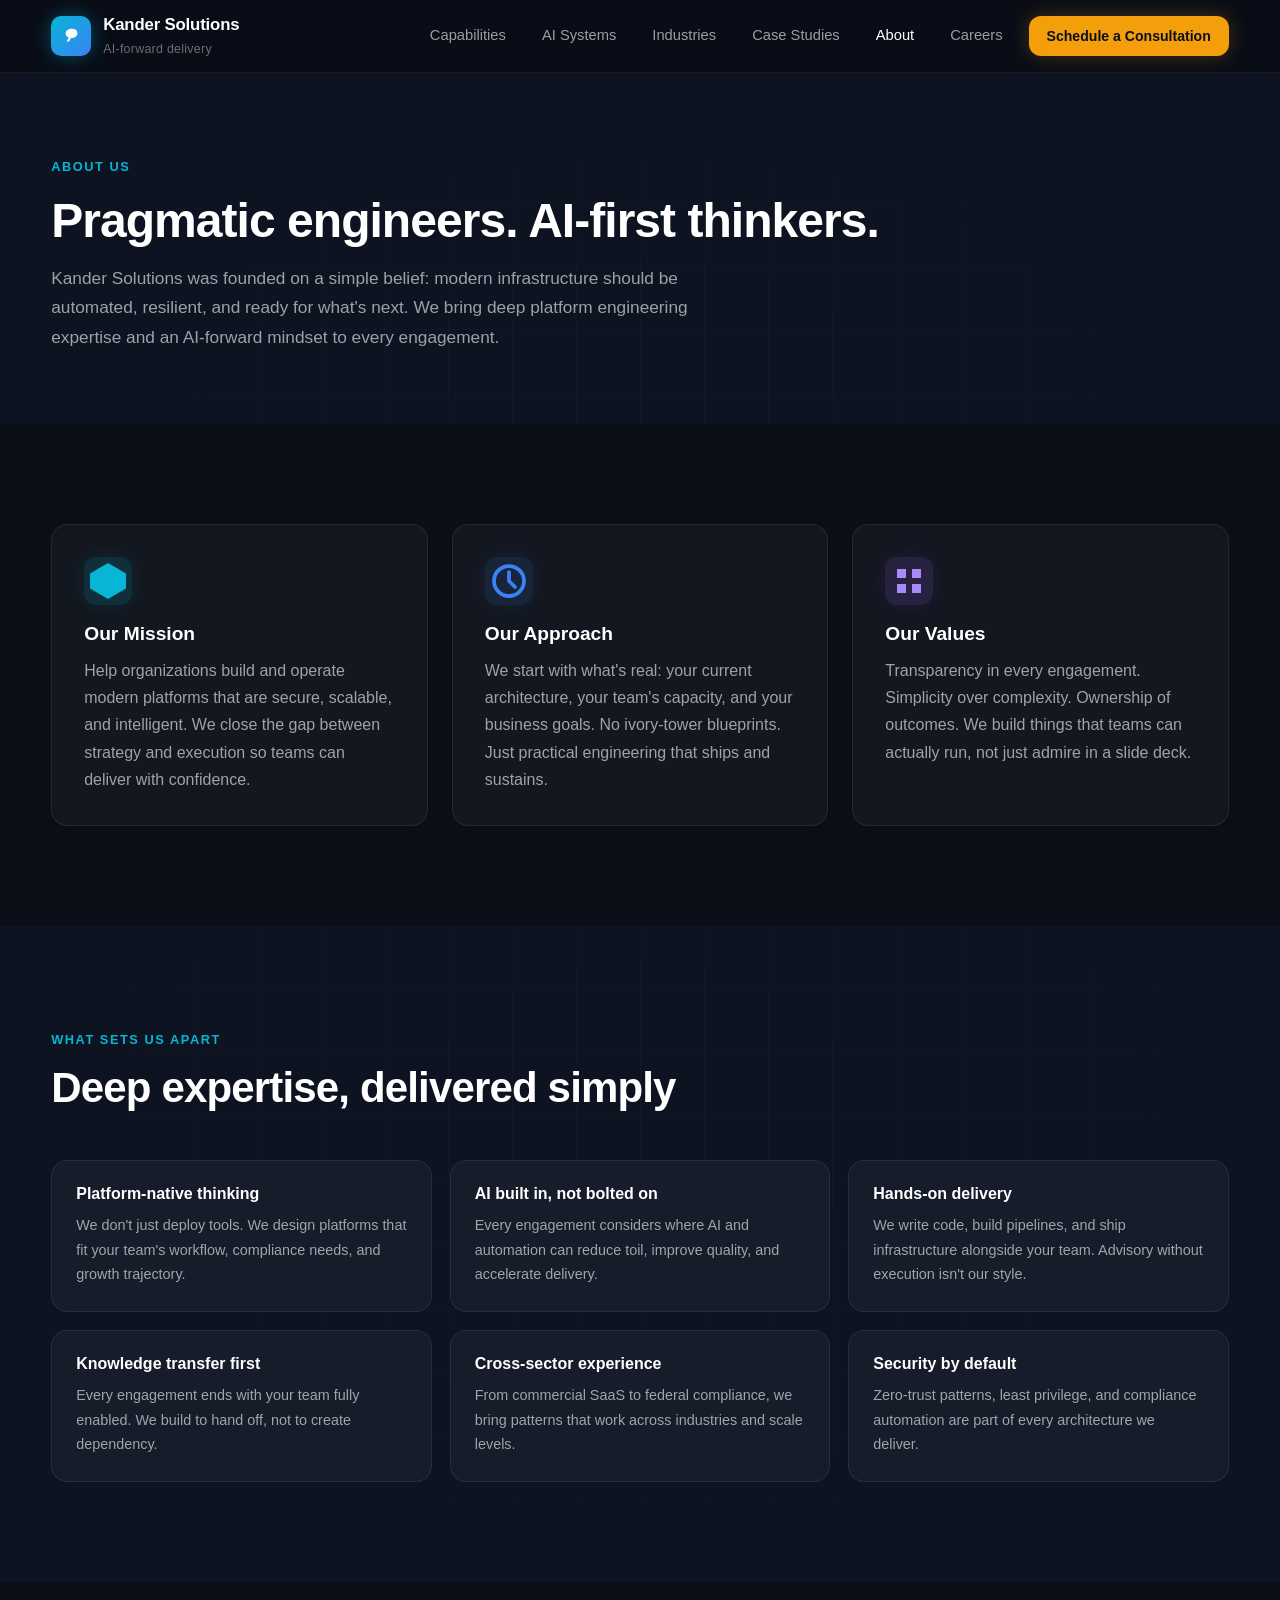
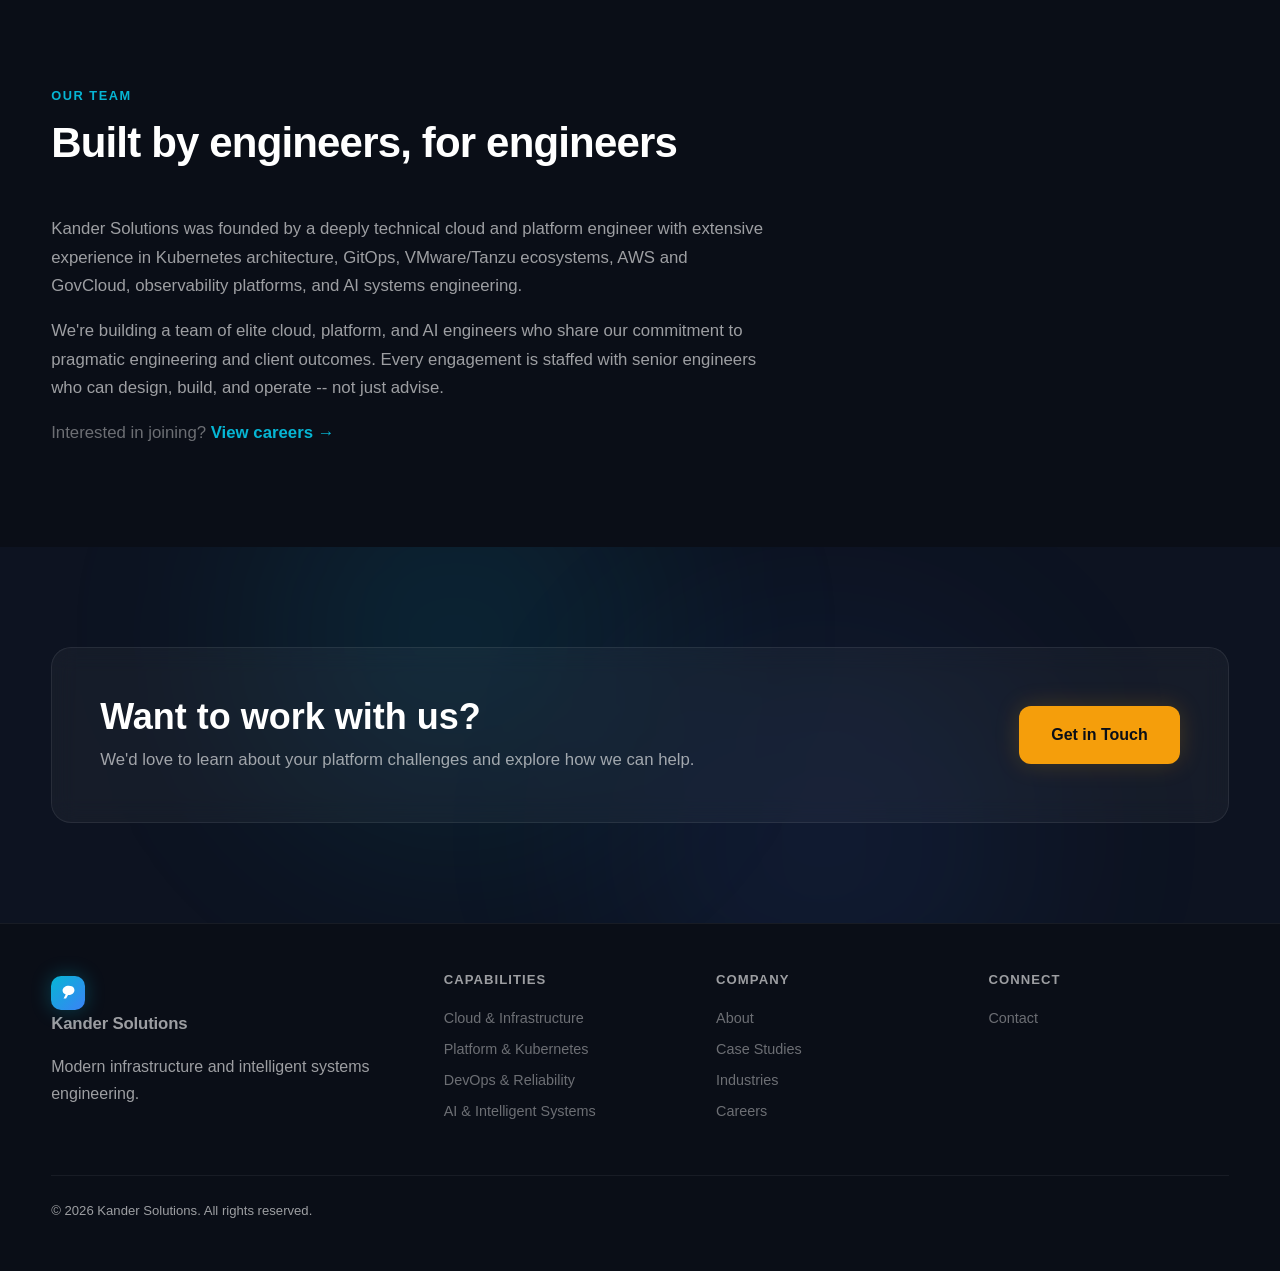
==== about.html @ 8e581451 "Rebuild site as 8-page premium consulting presence Expand from 4-page static site to full 8-page bui" ====
<!DOCTYPE html>
<html lang="en">
<head>
  <meta charset="UTF-8">
  <meta name="viewport" content="width=device-width, initial-scale=1.0">
  <meta http-equiv="X-Content-Type-Options" content="nosniff">
  <meta name="referrer" content="strict-origin-when-cross-origin">
  <meta http-equiv="Content-Security-Policy" content="default-src 'self'; style-src 'self' https://fonts.googleapis.com 'unsafe-inline'; font-src https://fonts.gstatic.com; img-src 'self' data:; script-src 'self' 'unsafe-inline'; connect-src 'self'; frame-ancestors 'none'; base-uri 'self'; form-action 'self';">
  <meta http-equiv="Permissions-Policy" content="camera=(), microphone=(), geolocation=(), payment=()">
  <title>About | Kander Solutions</title>
  <meta name="description" content="Learn about Kander Solutions: our mission, approach, values, and what sets us apart in modern infrastructure and AI delivery.">
  <meta property="og:title" content="About | Kander Solutions">
  <meta property="og:description" content="Learn about Kander Solutions: our mission, approach, values, and what sets us apart in modern infrastructure and AI delivery.">
  <meta property="og:type" content="website">
  <meta property="og:url" content="https://kandersolutions.com/about.html">
  <meta property="og:site_name" content="Kander Solutions">
  <meta name="twitter:card" content="summary">
  <link rel="icon" href="data:image/svg+xml,<svg xmlns='http://www.w3.org/2000/svg' viewBox='0 0 32 32'><rect rx='8' width='32' height='32' fill='%230ea5e9'/><text x='7' y='24' font-size='22' font-weight='bold' fill='white'>K</text></svg>">
  <link rel="preconnect" href="https://fonts.googleapis.com" crossorigin>
  <link rel="preconnect" href="https://fonts.gstatic.com" crossorigin>
  <link href="https://fonts.googleapis.com/css2?family=Inter:wght@400;500;600;700&family=Space+Grotesk:wght@500;600;700&display=swap" rel="stylesheet">
  <link rel="stylesheet" href="styles.css">
</head>
<body>

  <nav class="site-nav">
    <div class="container">
      <div class="topbar">
        <a href="index.html" class="brand">
          <div class="brand__mark">
            <span class="brand__mark-glow"></span>
            <svg viewBox="0 0 32 32" aria-hidden="true">
              <path d="M24.8 7.2c-1-1.8-4.3-3-7.5-3-5.6 0-10 3.4-10 7.6 0 2.8 2 5.2 5 6.6l-3.4 6.4h4l3.2-5.8c5.7.2 10.2-3.2 10.2-7.6 0-1.6-.5-3-1.5-4.2Z" fill="currentColor"/>
            </svg>
          </div>
          <div class="brand__text">
            <span class="brand__name">Kander Solutions</span>
            <span class="brand__tagline">AI-forward delivery</span>
          </div>
        </a>
        <nav class="nav">
          <a href="capabilities.html">Capabilities</a>
          <a href="ai-systems.html">AI Systems</a>
          <a href="industries.html">Industries</a>
          <a href="case-studies.html">Case Studies</a>
          <a href="#" class="active">About</a>
          <a href="careers.html">Careers</a>
          <a class="nav__btn primary" href="contact.html">Schedule a Consultation</a>
        </nav>
        <button class="menu-button" aria-label="Open navigation">
          <span></span><span></span><span></span>
        </button>
      </div>
    </div>
  </nav>

  <main>
    <section class="page-hero">
      <div class="container">
        <span class="eyebrow">About Us</span>
        <h1>Pragmatic engineers. AI-first thinkers.</h1>
        <p class="lede">Kander Solutions was founded on a simple belief: modern infrastructure should be automated, resilient, and ready for what's next. We bring deep platform engineering expertise and an AI-forward mindset to every engagement.</p>
      </div>
    </section>

    <section class="section section--dark">
      <div class="container">
        <div class="about-grid">
          <div class="about-block animate-in" style="transition-delay:.1s">
            <div class="icon-box icon-box--cyan">
              <svg viewBox="0 0 32 32"><path d="M16 4l12 7v10l-12 7-12-7V11z" fill="currentColor"/></svg>
            </div>
            <h3>Our Mission</h3>
            <p>Help organizations build and operate modern platforms that are secure, scalable, and intelligent. We close the gap between strategy and execution so teams can deliver with confidence.</p>
          </div>
          <div class="about-block animate-in" style="transition-delay:.2s">
            <div class="icon-box icon-box--blue">
              <svg viewBox="0 0 32 32"><circle cx="16" cy="16" r="10" fill="none" stroke="currentColor" stroke-width="2.5"/><path d="M16 10v6l4 4" fill="none" stroke="currentColor" stroke-width="2.5" stroke-linecap="round" stroke-linejoin="round"/></svg>
            </div>
            <h3>Our Approach</h3>
            <p>We start with what's real: your current architecture, your team's capacity, and your business goals. No ivory-tower blueprints. Just practical engineering that ships and sustains.</p>
          </div>
          <div class="about-block animate-in" style="transition-delay:.3s">
            <div class="icon-box icon-box--purple">
              <svg viewBox="0 0 32 32"><path d="M8 8h6v6H8zM18 8h6v6h-6zM8 18h6v6H8zM18 18h6v6h-6z" fill="currentColor"/></svg>
            </div>
            <h3>Our Values</h3>
            <p>Transparency in every engagement. Simplicity over complexity. Ownership of outcomes. We build things that teams can actually run, not just admire in a slide deck.</p>
          </div>
        </div>
      </div>
    </section>

    <section class="section section--darker section--grid-bg">
      <div class="container">
        <div class="section__head">
          <span class="eyebrow">What sets us apart</span>
          <h2>Deep expertise, delivered simply</h2>
        </div>
        <div class="differentiator-grid">
          <div class="differentiator animate-in" style="transition-delay:.1s">
            <h4>Platform-native thinking</h4>
            <p>We don't just deploy tools. We design platforms that fit your team's workflow, compliance needs, and growth trajectory.</p>
          </div>
          <div class="differentiator animate-in" style="transition-delay:.2s">
            <h4>AI built in, not bolted on</h4>
            <p>Every engagement considers where AI and automation can reduce toil, improve quality, and accelerate delivery.</p>
          </div>
          <div class="differentiator animate-in" style="transition-delay:.3s">
            <h4>Hands-on delivery</h4>
            <p>We write code, build pipelines, and ship infrastructure alongside your team. Advisory without execution isn't our style.</p>
          </div>
          <div class="differentiator animate-in" style="transition-delay:.4s">
            <h4>Knowledge transfer first</h4>
            <p>Every engagement ends with your team fully enabled. We build to hand off, not to create dependency.</p>
          </div>
          <div class="differentiator animate-in" style="transition-delay:.5s">
            <h4>Cross-sector experience</h4>
            <p>From commercial SaaS to federal compliance, we bring patterns that work across industries and scale levels.</p>
          </div>
          <div class="differentiator animate-in" style="transition-delay:.6s">
            <h4>Security by default</h4>
            <p>Zero-trust patterns, least privilege, and compliance automation are part of every architecture we deliver.</p>
          </div>
        </div>
      </div>
    </section>

    <section class="section section--dark">
      <div class="container">
        <div class="section__head">
          <span class="eyebrow">Our Team</span>
          <h2>Built by engineers, for engineers</h2>
        </div>
        <div class="about-team-text" style="max-width:720px;">
          <p style="font-size:1.05rem;margin-bottom:16px;">Kander Solutions was founded by a deeply technical cloud and platform engineer with extensive experience in Kubernetes architecture, GitOps, VMware/Tanzu ecosystems, AWS and GovCloud, observability platforms, and AI systems engineering.</p>
          <p style="font-size:1.05rem;margin-bottom:16px;">We're building a team of elite cloud, platform, and AI engineers who share our commitment to pragmatic engineering and client outcomes. Every engagement is staffed with senior engineers who can design, build, and operate -- not just advise.</p>
          <p style="font-size:1.05rem;color:var(--text-muted);">Interested in joining? <a href="careers.html" style="color:var(--cyan);font-weight:600;">View careers &rarr;</a></p>
        </div>
      </div>
    </section>

    <section class="cta-banner">
      <div class="cta-banner__orb cta-banner__orb--1"></div>
      <div class="cta-banner__orb cta-banner__orb--2"></div>
      <div class="container">
        <div class="cta-box">
          <div>
            <h2>Want to work with us?</h2>
            <p>We'd love to learn about your platform challenges and explore how we can help.</p>
          </div>
          <a class="btn primary large" href="contact.html">Get in Touch</a>
        </div>
      </div>
    </section>
  </main>

  <footer class="footer">
    <div class="container">
      <div class="footer__column">
        <a href="index.html" class="brand small">
          <div class="brand__mark small"><span class="brand__mark-glow"></span><svg viewBox="0 0 32 32" aria-hidden="true"><path d="M24.8 7.2c-1-1.8-4.3-3-7.5-3-5.6 0-10 3.4-10 7.6 0 2.8 2 5.2 5 6.6l-3.4 6.4h4l3.2-5.8c5.7.2 10.2-3.2 10.2-7.6 0-1.6-.5-3-1.5-4.2Z" fill="currentColor"/></svg></div>
          <div><p class="brand__name">Kander Solutions</p></div>
        </a>
        <p class="muted-text" style="margin-top:10px;">Modern infrastructure and intelligent systems engineering.</p>
      </div>
      <div class="footer__column">
        <h5>Capabilities</h5>
        <a href="capabilities.html#cloud-infra">Cloud & Infrastructure</a>
        <a href="capabilities.html#platform-k8s">Platform & Kubernetes</a>
        <a href="capabilities.html#devops-reliability">DevOps & Reliability</a>
        <a href="capabilities.html#ai-systems">AI & Intelligent Systems</a>
      </div>
      <div class="footer__column">
        <h5>Company</h5>
        <a href="about.html">About</a>
        <a href="case-studies.html">Case Studies</a>
        <a href="industries.html">Industries</a>
        <a href="careers.html">Careers</a>
      </div>
      <div class="footer__column">
        <h5>Connect</h5>
        <a href="contact.html">Contact</a>
      </div>
      <div class="footer__bottom">
        <p>&copy; 2026 Kander Solutions. All rights reserved.</p>
      </div>
    </div>
  </footer>

  <script>
    var menuButton = document.querySelector('.menu-button');
    var nav = document.querySelector('.nav');
    menuButton.addEventListener('click', function() {
      nav.classList.toggle('open');
      menuButton.classList.toggle('open');
    });

    var observer = new IntersectionObserver(function(entries) {
      entries.forEach(function(entry) {
        if (entry.isIntersecting) {
          entry.target.classList.add('is-visible');
          observer.unobserve(entry.target);
        }
      });
    }, { threshold: 0.1 });
    document.querySelectorAll('.animate-in').forEach(function(el) {
      observer.observe(el);
    });
  </script>
</body>
</html>
---- styles.css ----
/* ═══════════════════════════════════════════════════════
   Kander Solutions — Dark Tech Aesthetic
   ═══════════════════════════════════════════════════════ */

:root {
  --bg-primary: #0a0e17;
  --bg-secondary: #0d1321;
  --bg-tertiary: #111827;
  --bg-card: rgba(255, 255, 255, 0.03);
  --border-subtle: rgba(255, 255, 255, 0.06);
  --border-card: rgba(255, 255, 255, 0.08);
  --border-hover: rgba(255, 255, 255, 0.14);
  --cyan: #06b6d4;
  --cyan-dim: rgba(6, 182, 212, 0.15);
  --blue: #3b82f6;
  --blue-dim: rgba(59, 130, 246, 0.12);
  --amber: #f59e0b;
  --amber-dim: rgba(245, 158, 11, 0.15);
  --white: #ffffff;
  --text-primary: rgba(255, 255, 255, 0.92);
  --text-secondary: rgba(255, 255, 255, 0.6);
  --text-muted: rgba(255, 255, 255, 0.4);
  --shadow-lg: 0 24px 48px rgba(0, 0, 0, 0.4);
  --shadow-card: 0 8px 32px rgba(0, 0, 0, 0.3);
  --glass-bg: rgba(255, 255, 255, 0.04);
  --glass-border: rgba(255, 255, 255, 0.08);
  --radius-sm: 8px;
  --radius-md: 12px;
  --radius-lg: 16px;
  --radius-xl: 20px;
}

*,
*::before,
*::after {
  box-sizing: border-box;
}

html {
  scroll-behavior: smooth;
}

body {
  margin: 0;
  font-family: 'Inter', -apple-system, BlinkMacSystemFont, 'Segoe UI', sans-serif;
  background: var(--bg-primary);
  color: var(--text-primary);
  -webkit-font-smoothing: antialiased;
  -moz-osx-font-smoothing: grayscale;
  line-height: 1.6;
}

h1, h2, h3, h4, h5, h6 {
  margin: 0;
  font-family: 'Space Grotesk', 'Inter', sans-serif;
  color: var(--white);
  line-height: 1.15;
}

p {
  margin: 0;
  color: var(--text-secondary);
  line-height: 1.7;
}

ul {
  margin: 0;
  padding-left: 1.2rem;
  color: var(--text-secondary);
  line-height: 1.8;
}

a {
  color: inherit;
  text-decoration: none;
}

img {
  max-width: 100%;
}

.container {
  width: min(1200px, 92vw);
  margin: 0 auto;
}

.hidden {
  display: none !important;
}

.sr-only {
  position: absolute;
  width: 1px;
  height: 1px;
  padding: 0;
  margin: -1px;
  overflow: hidden;
  clip: rect(0,0,0,0);
  white-space: nowrap;
  border: 0;
}

/* ─── Animations ─── */

@keyframes fadeInUp {
  from {
    opacity: 0;
    transform: translateY(24px);
  }
  to {
    opacity: 1;
    transform: translateY(0);
  }
}

@keyframes fadeIn {
  from { opacity: 0; }
  to { opacity: 1; }
}

@keyframes gradientShift {
  0%, 100% { background-position: 0% 50%; }
  50% { background-position: 100% 50%; }
}

@keyframes float {
  0%, 100% { transform: translateY(0); }
  50% { transform: translateY(-12px); }
}

@keyframes pulse {
  0%, 100% { opacity: 0.4; }
  50% { opacity: 0.8; }
}

@keyframes orbMove1 {
  0%, 100% { transform: translate(0, 0) scale(1); }
  33% { transform: translate(40px, -30px) scale(1.1); }
  66% { transform: translate(-20px, 20px) scale(0.95); }
}

@keyframes orbMove2 {
  0%, 100% { transform: translate(0, 0) scale(1); }
  33% { transform: translate(-50px, 20px) scale(1.05); }
  66% { transform: translate(30px, -40px) scale(0.9); }
}

/* ─── Scroll Animations ─── */

.animate-in {
  opacity: 0;
  transform: translateY(24px);
  transition: opacity 0.6s ease-out, transform 0.6s ease-out;
}

.animate-in.is-visible {
  opacity: 1;
  transform: translateY(0);
}

.animate-in-delay-1 { transition-delay: 0.1s; }
.animate-in-delay-2 { transition-delay: 0.2s; }
.animate-in-delay-3 { transition-delay: 0.3s; }
.animate-in-delay-4 { transition-delay: 0.4s; }
.animate-in-delay-5 { transition-delay: 0.5s; }

/* ─── Sticky Nav ─── */

.site-nav {
  position: sticky;
  top: 0;
  z-index: 1000;
  background: rgba(10, 14, 23, 0.85);
  backdrop-filter: blur(20px);
  -webkit-backdrop-filter: blur(20px);
  border-bottom: 1px solid var(--border-subtle);
  padding: 0;
}

.topbar {
  display: flex;
  align-items: center;
  justify-content: space-between;
  gap: 24px;
  height: 72px;
}

.brand {
  display: inline-flex;
  align-items: center;
  gap: 12px;
  color: var(--white);
  flex-shrink: 0;
}

.brand__mark {
  position: relative;
  width: 40px;
  height: 40px;
  border-radius: 10px;
  background: linear-gradient(135deg, var(--cyan), var(--blue));
  display: grid;
  place-items: center;
  color: var(--white);
  box-shadow: 0 0 20px rgba(6, 182, 212, 0.3);
}

.brand__mark.small {
  width: 34px;
  height: 34px;
}

.brand__mark svg {
  width: 20px;
  height: 20px;
}

.brand__mark-glow {
  position: absolute;
  inset: -10px;
  background: radial-gradient(circle, rgba(6, 182, 212, 0.4), transparent 60%);
  filter: blur(10px);
  opacity: 0.6;
  z-index: -1;
}

.brand__text {
  display: flex;
  flex-direction: column;
  gap: 1px;
}

.brand__name {
  font-weight: 700;
  font-size: 1.05rem;
  letter-spacing: -0.01em;
}

.brand__tagline {
  font-size: 0.78rem;
  color: var(--text-muted);
  letter-spacing: 0.02em;
}

.nav {
  display: flex;
  align-items: center;
  gap: 8px;
}

.nav a {
  color: var(--text-secondary);
  font-weight: 500;
  font-size: 0.92rem;
  padding: 8px 14px;
  border-radius: var(--radius-sm);
  transition: color 150ms ease, background 150ms ease;
}

.nav a:hover {
  color: var(--white);
  background: rgba(255, 255, 255, 0.05);
}

.nav a.active {
  color: var(--white);
}

.nav__btn {
  margin-left: 4px;
  padding: 9px 18px !important;
  border-radius: var(--radius-md) !important;
  font-weight: 600 !important;
  font-size: 0.88rem !important;
  transition: all 200ms ease !important;
}

.nav__btn.ghost {
  border: 1px solid var(--border-card) !important;
  background: transparent !important;
  color: var(--text-secondary) !important;
}

.nav__btn.ghost:hover {
  border-color: var(--border-hover) !important;
  background: rgba(255, 255, 255, 0.05) !important;
  color: var(--white) !important;
}

.nav__btn.primary {
  background: var(--amber) !important;
  color: #0a0e17 !important;
  border: none !important;
  box-shadow: 0 0 20px rgba(245, 158, 11, 0.25);
}

.nav__btn.primary:hover {
  transform: translateY(-1px);
  box-shadow: 0 0 30px rgba(245, 158, 11, 0.35);
}

.menu-button {
  display: none;
  flex-direction: column;
  gap: 5px;
  background: transparent;
  border: 1px solid var(--border-card);
  padding: 10px;
  border-radius: var(--radius-sm);
  cursor: pointer;
}

.menu-button span {
  width: 20px;
  height: 2px;
  background: var(--white);
  transition: transform 200ms ease, opacity 200ms ease;
  display: block;
}

.menu-button.open span:nth-child(1) {
  transform: translateY(7px) rotate(45deg);
}
.menu-button.open span:nth-child(2) {
  opacity: 0;
}
.menu-button.open span:nth-child(3) {
  transform: translateY(-7px) rotate(-45deg);
}

/* ─── Hero (Home) ─── */

.hero {
  position: relative;
  overflow: hidden;
  background: var(--bg-primary);
  color: var(--white);
  padding: 80px 0 100px;
  min-height: 85vh;
  display: flex;
  align-items: center;
}

.hero__orbs {
  position: absolute;
  inset: 0;
  pointer-events: none;
  overflow: hidden;
}

.hero__orb {
  position: absolute;
  border-radius: 50%;
  filter: blur(80px);
}

.hero__orb--cyan {
  width: 500px;
  height: 500px;
  background: rgba(6, 182, 212, 0.12);
  top: -10%;
  left: 15%;
  animation: orbMove1 20s ease-in-out infinite;
}

.hero__orb--blue {
  width: 600px;
  height: 600px;
  background: rgba(59, 130, 246, 0.1);
  bottom: -20%;
  right: -5%;
  animation: orbMove2 25s ease-in-out infinite;
}

.hero__orb--amber {
  width: 300px;
  height: 300px;
  background: rgba(245, 158, 11, 0.06);
  top: 40%;
  right: 25%;
  animation: orbMove1 18s ease-in-out infinite reverse;
}

.hero__grid-bg {
  position: absolute;
  inset: 0;
  background-image:
    linear-gradient(rgba(255, 255, 255, 0.03) 1px, transparent 1px),
    linear-gradient(90deg, rgba(255, 255, 255, 0.03) 1px, transparent 1px);
  background-size: 64px 64px;
  mask-image: radial-gradient(ellipse at 50% 50%, black 30%, transparent 70%);
  -webkit-mask-image: radial-gradient(ellipse at 50% 50%, black 30%, transparent 70%);
  pointer-events: none;
}

.hero__content {
  position: relative;
  display: grid;
  grid-template-columns: 1.1fr 0.9fr;
  gap: 60px;
  align-items: center;
  z-index: 1;
}

.hero__text {
  animation: fadeInUp 0.8s ease-out;
}

.eyebrow {
  text-transform: uppercase;
  letter-spacing: 0.12em;
  font-size: 0.8rem;
  color: var(--cyan);
  font-weight: 600;
  display: inline-block;
}

.eyebrow.on-dark {
  color: var(--cyan);
}

.hero__text h1 {
  font-size: clamp(36px, 4.5vw, 56px);
  line-height: 1.08;
  margin: 16px 0 20px;
  letter-spacing: -0.02em;
}

.hero__text h1 span {
  background: linear-gradient(135deg, var(--cyan), var(--blue));
  -webkit-background-clip: text;
  background-clip: text;
  -webkit-text-fill-color: transparent;
}

.hero__text .lede {
  color: var(--text-secondary);
  font-size: 1.1rem;
  max-width: 540px;
  margin-bottom: 32px;
  line-height: 1.7;
}

.hero__actions {
  display: flex;
  flex-wrap: wrap;
  gap: 14px;
  margin-bottom: 36px;
}

/* ─── Buttons ─── */

.btn {
  display: inline-flex;
  align-items: center;
  justify-content: center;
  padding: 12px 24px;
  border-radius: var(--radius-md);
  font-weight: 600;
  font-family: inherit;
  font-size: 0.95rem;
  border: 1px solid var(--border-card);
  color: var(--white);
  cursor: pointer;
  transition: all 200ms ease;
  text-decoration: none;
  background: transparent;
}

.btn.primary {
  background: var(--amber);
  color: #0a0e17;
  border: none;
  box-shadow: 0 0 24px rgba(245, 158, 11, 0.2);
  position: relative;
  overflow: hidden;
}

.btn.primary::before {
  content: '';
  position: absolute;
  top: 0;
  left: -100%;
  width: 100%;
  height: 100%;
  background: linear-gradient(90deg, transparent, rgba(255,255,255,0.15), transparent);
  transition: left 0.5s ease;
}

.btn.primary:hover::before {
  left: 100%;
}

.btn.primary:hover {
  transform: translateY(-2px);
  box-shadow: 0 0 36px rgba(245, 158, 11, 0.35);
}

.btn.ghost {
  background: rgba(255, 255, 255, 0.05);
  border: 1px solid var(--border-card);
}

.btn.ghost:hover {
  background: rgba(255, 255, 255, 0.1);
  border-color: var(--border-hover);
  transform: translateY(-2px);
}

.btn.large {
  padding: 16px 32px;
  font-size: 1rem;
}

.btn.full-width {
  width: 100%;
}

/* ─── Hero Trust + Visual ─── */

.hero__trust {
  display: flex;
  flex-wrap: wrap;
  gap: 12px;
}

.trust-pill {
  background: var(--glass-bg);
  border: 1px solid var(--glass-border);
  color: var(--text-secondary);
  padding: 10px 16px;
  border-radius: 999px;
  font-weight: 500;
  font-size: 0.88rem;
  backdrop-filter: blur(8px);
}

.hero__visual {
  position: relative;
  min-height: 400px;
  animation: fadeIn 1s ease-out 0.3s both;
}

.hero__visual-glow {
  position: absolute;
  inset: 0;
  background: linear-gradient(135deg, rgba(6, 182, 212, 0.08), rgba(59, 130, 246, 0.06));
  border-radius: var(--radius-xl);
  border: 1px solid var(--border-card);
  overflow: hidden;
}

.hero__visual-grid {
  position: absolute;
  inset: 0;
  background-image:
    linear-gradient(90deg, rgba(255, 255, 255, 0.04) 1px, transparent 1px),
    linear-gradient(0deg, rgba(255, 255, 255, 0.04) 1px, transparent 1px);
  background-size: 32px 32px;
  opacity: 0.7;
}

.stat-card {
  position: absolute;
  background: rgba(10, 14, 23, 0.85);
  backdrop-filter: blur(16px);
  border: 1px solid var(--border-card);
  padding: 20px 24px;
  border-radius: var(--radius-lg);
  color: var(--white);
  box-shadow: var(--shadow-card);
  min-width: 180px;
  animation: float 6s ease-in-out infinite;
}

.stat-card:nth-child(3) {
  right: 10%;
  bottom: 15%;
  animation-delay: 0s;
}

.stat-card:nth-child(4) {
  left: 5%;
  top: 12%;
  animation-delay: -3s;
}

.stat-card p {
  color: var(--text-muted);
  font-size: 0.85rem;
  margin-bottom: 4px;
}

.stat-card h3 {
  background: linear-gradient(135deg, var(--cyan), var(--blue));
  -webkit-background-clip: text;
  background-clip: text;
  -webkit-text-fill-color: transparent;
  font-size: 2rem;
  margin-bottom: 2px;
}

.stat-card small {
  color: var(--text-muted);
  font-size: 0.8rem;
}

/* ─── Sections ─── */

.section {
  padding: 100px 0;
  position: relative;
}

.section--dark {
  background: var(--bg-primary);
}

.section--darker {
  background: var(--bg-secondary);
}

.section--grid-bg {
  overflow: hidden;
}

.section--grid-bg::before {
  content: '';
  position: absolute;
  inset: 0;
  background-image:
    linear-gradient(rgba(255, 255, 255, 0.02) 1px, transparent 1px),
    linear-gradient(90deg, rgba(255, 255, 255, 0.02) 1px, transparent 1px);
  background-size: 64px 64px;
  mask-image: radial-gradient(ellipse at 50% 30%, black 20%, transparent 70%);
  -webkit-mask-image: radial-gradient(ellipse at 50% 30%, black 20%, transparent 70%);
  pointer-events: none;
}

.section__head {
  margin-bottom: 48px;
  max-width: 640px;
}

.section__head.centered {
  text-align: center;
  margin-left: auto;
  margin-right: auto;
}

.section__head h2 {
  font-size: clamp(28px, 3.5vw, 42px);
  margin-top: 12px;
  letter-spacing: -0.02em;
}

.section__head p {
  margin-top: 12px;
  font-size: 1.05rem;
}

/* ─── Glass Cards ─── */

.glass-card {
  background: var(--glass-bg);
  border: 1px solid var(--glass-border);
  border-radius: var(--radius-lg);
  padding: 28px;
  backdrop-filter: blur(8px);
  transition: all 250ms ease;
}

.glass-card:hover {
  border-color: var(--border-hover);
  background: rgba(255, 255, 255, 0.06);
  transform: translateY(-4px);
  box-shadow: var(--shadow-card);
}

/* ─── Service Cards (Home) ─── */

.card-grid {
  display: grid;
  grid-template-columns: repeat(4, 1fr);
  gap: 20px;
}

.card {
  display: block;
  background: var(--glass-bg);
  border: 1px solid var(--glass-border);
  border-radius: var(--radius-lg);
  padding: 28px 24px;
  backdrop-filter: blur(8px);
  transition: all 250ms ease;
}

.card:hover {
  border-color: var(--border-hover);
  background: rgba(255, 255, 255, 0.06);
  transform: translateY(-4px);
  box-shadow: var(--shadow-card);
}

.card--cyan:hover { box-shadow: 0 0 40px rgba(6, 182, 212, 0.12), var(--shadow-card); }
.card--purple:hover { box-shadow: 0 0 40px rgba(139, 92, 246, 0.12), var(--shadow-card); }
.card--blue:hover { box-shadow: 0 0 40px rgba(59, 130, 246, 0.12), var(--shadow-card); }
.card--amber:hover { box-shadow: 0 0 40px rgba(245, 158, 11, 0.12), var(--shadow-card); }

.card h3 {
  font-size: 1.1rem;
  margin: 16px 0 10px;
}

.card p {
  font-size: 0.92rem;
}

.icon {
  display: inline-flex;
  align-items: center;
  justify-content: center;
}

.icon svg {
  width: 24px;
  height: 24px;
}

.icon-box {
  width: 48px;
  height: 48px;
  border-radius: var(--radius-md);
  display: grid;
  place-items: center;
}

.icon-box--cyan {
  background: var(--cyan-dim);
  color: var(--cyan);
  box-shadow: 0 0 20px rgba(6, 182, 212, 0.1);
}

.icon-box--blue {
  background: var(--blue-dim);
  color: var(--blue);
  box-shadow: 0 0 20px rgba(59, 130, 246, 0.1);
}

.icon-box--amber {
  background: var(--amber-dim);
  color: var(--amber);
  box-shadow: 0 0 20px rgba(245, 158, 11, 0.1);
}

.icon-box--purple {
  background: rgba(139, 92, 246, 0.15);
  color: #a78bfa;
  box-shadow: 0 0 20px rgba(139, 92, 246, 0.1);
}

.icon-box.large {
  width: 56px;
  height: 56px;
}

.icon-box.large svg {
  width: 28px;
  height: 28px;
}

/* ─── Capabilities ─── */

.capability-grid {
  display: grid;
  grid-template-columns: repeat(3, 1fr);
  gap: 20px;
}

.capability {
  background: var(--glass-bg);
  border: 1px solid var(--glass-border);
  border-radius: var(--radius-lg);
  padding: 28px;
  backdrop-filter: blur(8px);
  transition: all 250ms ease;
}

.capability:hover {
  border-color: var(--border-hover);
  transform: translateY(-2px);
}

.capability__header {
  display: flex;
  align-items: center;
  gap: 14px;
  margin-bottom: 16px;
}

.capability ul {
  list-style: none;
  padding: 0;
}

.capability li {
  padding: 6px 0;
  padding-left: 20px;
  position: relative;
  color: var(--text-secondary);
  font-size: 0.92rem;
}

.capability li::before {
  content: '';
  position: absolute;
  left: 0;
  top: 14px;
  width: 6px;
  height: 6px;
  border-radius: 50%;
  background: var(--cyan);
  opacity: 0.6;
}

/* ─── Who We Serve (Tabs) ─── */

.pill-row {
  display: flex;
  flex-wrap: wrap;
  gap: 10px;
  margin-bottom: 28px;
}

.pill-btn {
  background: transparent;
  border: 1px solid var(--border-card);
  color: var(--text-secondary);
  padding: 10px 20px;
  border-radius: 999px;
  font-weight: 600;
  font-family: inherit;
  font-size: 0.9rem;
  cursor: pointer;
  transition: all 180ms ease;
}

.pill-btn:hover {
  border-color: var(--border-hover);
  color: var(--white);
  background: rgba(255, 255, 255, 0.05);
}

.pill-btn.active {
  background: var(--cyan-dim);
  border-color: var(--cyan);
  color: var(--cyan);
}

.audience-cards {
  display: grid;
  grid-template-columns: repeat(3, 1fr);
  gap: 16px;
}

.audience-card {
  background: var(--glass-bg);
  border: 1px solid var(--glass-border);
  padding: 24px;
  border-radius: var(--radius-lg);
  backdrop-filter: blur(8px);
  transition: all 250ms ease;
}

.audience-card:hover {
  border-color: var(--border-hover);
  transform: translateY(-2px);
}

.audience-card h4 {
  margin-bottom: 8px;
  font-size: 1rem;
}

.audience-card p {
  font-size: 0.9rem;
}

/* ─── Process (How We Work) ─── */

.process {
  display: grid;
  grid-template-columns: repeat(4, 1fr);
  gap: 20px;
}

.process__item {
  background: var(--glass-bg);
  border: 1px solid var(--glass-border);
  border-radius: var(--radius-lg);
  padding: 28px 24px;
  backdrop-filter: blur(8px);
  transition: all 250ms ease;
  position: relative;
}

.process__item:hover {
  border-color: var(--border-hover);
  transform: translateY(-2px);
}

.process__item:not(:last-child)::after {
  content: '';
  position: absolute;
  top: 50%;
  right: -10px;
  width: 20px;
  height: 2px;
  background: linear-gradient(90deg, rgba(6,182,212,0.3), rgba(59,130,246,0.3));
  transform: translateY(-50%);
}

.step {
  display: inline-flex;
  align-items: center;
  justify-content: center;
  width: 40px;
  height: 40px;
  border-radius: var(--radius-md);
  background: var(--cyan-dim);
  color: var(--cyan);
  font-weight: 700;
  font-size: 0.9rem;
  border: 1px solid rgba(6, 182, 212, 0.2);
}

.process__item h3 {
  margin: 14px 0 8px;
  font-size: 1.15rem;
}

.process__item p {
  font-size: 0.9rem;
}

/* ─── CTA Banner ─── */

.cta-banner {
  padding: 100px 0;
  position: relative;
  background: var(--bg-secondary);
  overflow: hidden;
}

.cta-banner__orb {
  position: absolute;
  width: 400px;
  height: 400px;
  border-radius: 50%;
  filter: blur(100px);
  pointer-events: none;
}

.cta-banner__orb--1 {
  background: rgba(6, 182, 212, 0.1);
  top: -30%;
  left: 20%;
}

.cta-banner__orb--2 {
  background: rgba(59, 130, 246, 0.08);
  bottom: -30%;
  right: 20%;
}

.cta-box {
  position: relative;
  z-index: 1;
  background: var(--glass-bg);
  border: 1px solid var(--glass-border);
  border-radius: var(--radius-xl);
  padding: 48px;
  display: flex;
  align-items: center;
  justify-content: space-between;
  gap: 32px;
  backdrop-filter: blur(12px);
}

.cta-box h2 {
  font-size: clamp(24px, 3vw, 36px);
  margin-bottom: 8px;
}

.cta-box p {
  font-size: 1.05rem;
}

/* ─── Logo Strip ─── */

.logo-strip {
  padding: 40px 0;
  background: var(--bg-secondary);
  border-top: 1px solid var(--border-subtle);
  border-bottom: 1px solid var(--border-subtle);
}

.logo-strip .eyebrow {
  margin-bottom: 24px;
  text-align: center;
}

.logo-strip__logos {
  display: flex;
  align-items: center;
  justify-content: center;
  gap: 40px;
  flex-wrap: wrap;
}

.logo-strip__logos svg {
  width: 40px;
  height: 40px;
  color: var(--text-muted);
  opacity: 0.35;
  transition: opacity 0.2s ease, transform 0.2s ease;
}

.logo-strip__logos svg:hover {
  opacity: 0.7;
  transform: scale(1.1);
}

/* ─── Metrics / Results ─── */

.metrics-grid {
  display: grid;
  grid-template-columns: repeat(4, 1fr);
  gap: 20px;
}

.metric-card {
  background: var(--glass-bg);
  border: 1px solid var(--glass-border);
  border-radius: var(--radius-lg);
  padding: 32px 24px;
  text-align: center;
  backdrop-filter: blur(8px);
  transition: all 250ms ease;
}

.metric-card:hover {
  border-color: var(--border-hover);
  transform: translateY(-2px);
}

.metric-card .metric-number {
  font-family: 'Space Grotesk', sans-serif;
  font-size: 2.5rem;
  font-weight: 700;
  background: linear-gradient(135deg, var(--cyan), var(--blue));
  -webkit-background-clip: text;
  background-clip: text;
  -webkit-text-fill-color: transparent;
  margin-bottom: 8px;
  line-height: 1.1;
}

.metric-card p {
  font-size: 0.9rem;
}

/* ─── Case Study Cards ─── */

.case-study-grid {
  display: grid;
  grid-template-columns: repeat(2, 1fr);
  gap: 24px;
}

.case-study-card {
  background: var(--glass-bg);
  border: 1px solid var(--glass-border);
  border-radius: var(--radius-lg);
  padding: 32px;
  backdrop-filter: blur(8px);
  transition: all 250ms ease;
  display: flex;
  flex-direction: column;
}

.case-study-card:hover {
  border-color: var(--border-hover);
  transform: translateY(-4px);
  box-shadow: var(--shadow-card);
}

.case-study-card .sector-tag {
  display: inline-block;
  background: var(--cyan-dim);
  color: var(--cyan);
  padding: 4px 12px;
  border-radius: 999px;
  font-size: 0.78rem;
  font-weight: 600;
  margin-bottom: 16px;
  width: fit-content;
}

.case-study-card h3 {
  font-size: 1.2rem;
  margin-bottom: 12px;
}

.case-study-card .case-summary {
  font-size: 0.92rem;
  margin-bottom: 20px;
  flex: 1;
}

.case-study-card .case-metrics {
  display: flex;
  gap: 20px;
  flex-wrap: wrap;
  padding-top: 16px;
  border-top: 1px solid var(--border-subtle);
}

.case-metric {
  text-align: left;
}

.case-metric .case-metric-number {
  font-family: 'Space Grotesk', sans-serif;
  font-size: 1.3rem;
  font-weight: 700;
  color: var(--cyan);
}

.case-metric .case-metric-label {
  font-size: 0.78rem;
  color: var(--text-muted);
}

.case-study-note {
  text-align: center;
  margin-top: 32px;
  font-size: 0.85rem;
  color: var(--text-muted);
  font-style: italic;
}

/* ─── Industry Cards ─── */

.industry-grid {
  display: grid;
  grid-template-columns: repeat(3, 1fr);
  gap: 20px;
}

.industry-card {
  background: var(--glass-bg);
  border: 1px solid var(--glass-border);
  border-radius: var(--radius-lg);
  padding: 28px;
  backdrop-filter: blur(8px);
  transition: all 250ms ease;
}

.industry-card:hover {
  border-color: var(--border-hover);
  transform: translateY(-4px);
  box-shadow: var(--shadow-card);
}

.industry-card h3 {
  font-size: 1.1rem;
  margin: 14px 0 10px;
}

.industry-card p {
  font-size: 0.9rem;
}

.industry-card .industry-link {
  display: inline-block;
  margin-top: 14px;
  color: var(--cyan);
  font-weight: 600;
  font-size: 0.88rem;
  transition: opacity 0.15s ease;
}

.industry-card .industry-link:hover {
  opacity: 0.7;
}

/* ─── Careers Page ─── */

.careers-values {
  display: grid;
  grid-template-columns: repeat(3, 1fr);
  gap: 24px;
}

.careers-empty {
  background: var(--glass-bg);
  border: 1px solid var(--glass-border);
  border-radius: var(--radius-xl);
  padding: 48px;
  text-align: center;
  backdrop-filter: blur(8px);
}

.careers-empty h3 {
  margin-bottom: 12px;
}

.careers-empty p {
  max-width: 480px;
  margin: 0 auto 24px;
}

/* ─── AI Page ─── */

.ai-feature-grid {
  display: grid;
  grid-template-columns: repeat(2, 1fr);
  gap: 24px;
}

.ai-feature {
  background: var(--glass-bg);
  border: 1px solid var(--glass-border);
  border-radius: var(--radius-lg);
  padding: 32px;
  backdrop-filter: blur(8px);
  transition: all 250ms ease;
}

.ai-feature:hover {
  border-color: var(--border-hover);
  transform: translateY(-3px);
  box-shadow: var(--shadow-card);
}

.ai-feature h3 {
  font-size: 1.15rem;
  margin: 14px 0 10px;
}

.ai-feature p {
  font-size: 0.92rem;
}

.ai-callout {
  background: linear-gradient(135deg, rgba(6,182,212,0.06), rgba(59,130,246,0.04));
  border: 1px solid rgba(6,182,212,0.15);
  border-radius: var(--radius-xl);
  padding: 36px 40px;
  margin-top: 48px;
  text-align: center;
}

.ai-callout h3 {
  font-size: 1.3rem;
  margin-bottom: 10px;
}

.ai-callout p {
  max-width: 600px;
  margin: 0 auto;
  font-size: 1rem;
}

/* ─── Footer (4-column) ─── */

.footer {
  background: var(--bg-primary);
  border-top: 1px solid var(--border-subtle);
  color: var(--text-secondary);
  padding: 48px 0;
}

.footer .container {
  display: grid;
  grid-template-columns: 1.5fr 1fr 1fr 1fr;
  gap: 32px;
  align-items: start;
}

.footer__brand {
  display: flex;
  align-items: center;
}

.footer__brand .muted-text {
  color: var(--text-muted);
  font-size: 0.88rem;
}

.footer__column h5 {
  color: var(--text-secondary);
  font-size: 0.82rem;
  text-transform: uppercase;
  letter-spacing: 0.08em;
  margin-bottom: 16px;
}

.footer__column a {
  display: block;
  font-size: 0.9rem;
  color: var(--text-muted);
  padding: 4px 0;
  transition: color 0.15s ease;
}

.footer__column a:hover {
  color: var(--white);
}

.footer__bottom {
  grid-column: 1 / -1;
  border-top: 1px solid var(--border-subtle);
  padding-top: 24px;
  margin-top: 16px;
  font-size: 0.82rem;
  color: var(--text-muted);
}

.social-icons {
  display: flex;
  gap: 12px;
  margin-top: 8px;
}

.social-icons a {
  display: inline-flex;
  padding: 0 !important;
}

.social-icons svg {
  width: 20px;
  height: 20px;
  color: var(--text-muted);
  transition: color 0.15s ease;
}

.social-icons a:hover svg {
  color: var(--white);
}

/* ─── Page Hero (Inner Pages) ─── */

.page-hero {
  background: var(--bg-secondary);
  padding: 80px 0 72px;
  position: relative;
  overflow: hidden;
}

.page-hero::before {
  content: '';
  position: absolute;
  inset: 0;
  background-image:
    linear-gradient(rgba(255, 255, 255, 0.02) 1px, transparent 1px),
    linear-gradient(90deg, rgba(255, 255, 255, 0.02) 1px, transparent 1px);
  background-size: 64px 64px;
  mask-image: radial-gradient(ellipse at 50% 80%, black 20%, transparent 60%);
  -webkit-mask-image: radial-gradient(ellipse at 50% 80%, black 20%, transparent 60%);
  pointer-events: none;
}

.page-hero .container {
  position: relative;
  z-index: 1;
}

.page-hero h1 {
  font-size: clamp(32px, 4vw, 48px);
  margin: 14px 0 16px;
  letter-spacing: -0.02em;
}

.page-hero .lede {
  color: var(--text-secondary);
  font-size: 1.08rem;
  max-width: 640px;
  line-height: 1.7;
}

/* ─── Services Page ─── */

.service-section {
  padding: 80px 0;
  position: relative;
}

.service-section:nth-child(even) {
  background: var(--bg-secondary);
}

.service-section:nth-child(odd) {
  background: var(--bg-primary);
}

.service-detail__header {
  display: flex;
  align-items: flex-start;
  gap: 20px;
  margin-bottom: 36px;
}

.service-detail__header h2 {
  margin-bottom: 8px;
  font-size: clamp(24px, 3vw, 32px);
}

.subtitle {
  font-size: 1.05rem;
  color: var(--text-secondary);
}

.service-detail__grid {
  display: grid;
  grid-template-columns: repeat(auto-fit, minmax(260px, 1fr));
  gap: 18px;
}

.service-item {
  background: var(--glass-bg);
  border: 1px solid var(--glass-border);
  border-radius: var(--radius-lg);
  padding: 24px;
  backdrop-filter: blur(8px);
  transition: all 250ms ease;
}

.service-item:hover {
  border-color: var(--border-hover);
  transform: translateY(-2px);
}

.service-item h4 {
  margin-bottom: 8px;
  font-size: 1rem;
  color: var(--white);
}

.service-item p {
  font-size: 0.9rem;
}

/* ─── About Page ─── */

.about-grid {
  display: grid;
  grid-template-columns: repeat(3, 1fr);
  gap: 24px;
}

.about-block {
  background: var(--glass-bg);
  border: 1px solid var(--glass-border);
  border-radius: var(--radius-lg);
  padding: 32px;
  backdrop-filter: blur(8px);
  transition: all 250ms ease;
}

.about-block:hover {
  border-color: var(--border-hover);
  transform: translateY(-4px);
  box-shadow: var(--shadow-card);
}

.about-block h3 {
  margin: 18px 0 12px;
  font-size: 1.2rem;
}

.differentiator-grid {
  display: grid;
  grid-template-columns: repeat(3, 1fr);
  gap: 18px;
}

.differentiator {
  background: var(--glass-bg);
  border: 1px solid var(--glass-border);
  border-radius: var(--radius-lg);
  padding: 24px;
  backdrop-filter: blur(8px);
  transition: all 250ms ease;
}

.differentiator:hover {
  border-color: var(--border-hover);
  transform: translateY(-2px);
}

.differentiator h4 {
  margin-bottom: 10px;
  font-size: 1rem;
  color: var(--white);
}

.differentiator p {
  font-size: 0.9rem;
}

/* ─── Contact Page ─── */

.contact-layout {
  display: grid;
  grid-template-columns: 1.2fr 0.8fr;
  gap: 36px;
  align-items: start;
}

.contact-form {
  background: var(--glass-bg);
  border: 1px solid var(--glass-border);
  border-radius: var(--radius-xl);
  padding: 36px;
  backdrop-filter: blur(8px);
  display: flex;
  flex-direction: column;
  gap: 20px;
}

.form-group {
  display: flex;
  flex-direction: column;
  gap: 8px;
}

.form-group label {
  font-weight: 600;
  font-size: 0.88rem;
  color: var(--text-secondary);
}

.form-group input,
.form-group select,
.form-group textarea {
  font-family: inherit;
  font-size: 0.95rem;
  padding: 12px 16px;
  border: 1px solid var(--border-card);
  border-radius: var(--radius-md);
  background: rgba(255, 255, 255, 0.03);
  color: var(--white);
  transition: border-color 150ms ease, box-shadow 150ms ease;
}

.form-group input::placeholder,
.form-group textarea::placeholder {
  color: var(--text-muted);
}

.form-group select {
  appearance: none;
  background-image: url("data:image/svg+xml,%3Csvg xmlns='http://www.w3.org/2000/svg' width='12' height='8' viewBox='0 0 12 8'%3E%3Cpath d='M1 1l5 5 5-5' stroke='%23666' stroke-width='2' fill='none'/%3E%3C/svg%3E");
  background-repeat: no-repeat;
  background-position: right 14px center;
  padding-right: 36px;
}

.form-group select option {
  background: var(--bg-secondary);
  color: var(--white);
}

.form-group input:focus,
.form-group select:focus,
.form-group textarea:focus {
  outline: none;
  border-color: var(--cyan);
  box-shadow: 0 0 0 3px rgba(6, 182, 212, 0.15);
}

.form-group textarea {
  resize: vertical;
  min-height: 120px;
}

.form-success {
  background: var(--glass-bg);
  border: 1px solid var(--glass-border);
  border-radius: var(--radius-xl);
  padding: 48px 36px;
  backdrop-filter: blur(8px);
  text-align: center;
}

.form-success .icon-box {
  margin: 0 auto 16px;
}

.form-success h3 {
  margin-bottom: 8px;
}

.contact-info {
  display: flex;
  flex-direction: column;
  gap: 18px;
}

.contact-info-card {
  background: var(--glass-bg);
  border: 1px solid var(--glass-border);
  border-radius: var(--radius-lg);
  padding: 24px;
  backdrop-filter: blur(8px);
  transition: all 250ms ease;
}

.contact-info-card:hover {
  border-color: var(--border-hover);
}

.contact-info-card h3 {
  margin-bottom: 10px;
  font-size: 1.1rem;
}

.contact-info-card h4 {
  margin-bottom: 8px;
  font-size: 1rem;
}

.contact-info-card .btn {
  margin-top: 16px;
}

.contact-info-card ul {
  list-style: none;
  padding: 0;
}

.contact-info-card li {
  padding: 5px 0;
  padding-left: 20px;
  position: relative;
  font-size: 0.92rem;
}

.contact-info-card li::before {
  content: '';
  position: absolute;
  left: 0;
  top: 13px;
  width: 6px;
  height: 6px;
  border-radius: 50%;
  background: var(--cyan);
  opacity: 0.5;
}

.link {
  color: var(--cyan);
  font-weight: 600;
  transition: opacity 150ms ease;
}

.link:hover {
  opacity: 0.8;
  text-decoration: underline;
}

/* ─── Responsive ─── */

@media (max-width: 1024px) {
  .card-grid {
    grid-template-columns: repeat(2, 1fr);
  }

  .capability-grid {
    grid-template-columns: repeat(2, 1fr);
  }

  .process {
    grid-template-columns: repeat(2, 1fr);
  }

  .process__item:not(:last-child)::after {
    display: none;
  }

  .hero__content {
    grid-template-columns: 1fr;
    gap: 40px;
  }

  .about-grid {
    grid-template-columns: 1fr;
  }

  .differentiator-grid {
    grid-template-columns: repeat(2, 1fr);
  }

  .metrics-grid {
    grid-template-columns: repeat(2, 1fr);
  }

  .case-study-grid {
    grid-template-columns: 1fr;
  }

  .industry-grid {
    grid-template-columns: repeat(2, 1fr);
  }

  .ai-feature-grid {
    grid-template-columns: 1fr;
  }

  .careers-values {
    grid-template-columns: 1fr;
  }
}

@media (max-width: 960px) {
  .nav {
    position: fixed;
    top: 72px;
    right: 16px;
    left: 16px;
    background: rgba(13, 19, 33, 0.96);
    border: 1px solid var(--border-card);
    border-radius: var(--radius-lg);
    padding: 16px;
    flex-direction: column;
    gap: 8px;
    display: none;
    backdrop-filter: blur(20px);
    z-index: 999;
    box-shadow: var(--shadow-lg);
  }

  .nav.open {
    display: flex;
  }

  .nav a {
    width: 100%;
    text-align: center;
    padding: 12px;
  }

  .nav__btn {
    width: 100%;
    text-align: center;
  }

  .menu-button {
    display: inline-flex;
  }

  .cta-box {
    flex-direction: column;
    text-align: center;
    padding: 36px 24px;
  }

  .contact-layout {
    grid-template-columns: 1fr;
  }

  .footer .container {
    grid-template-columns: repeat(2, 1fr);
  }

  .footer__brand {
    justify-content: center;
  }

  .audience-cards {
    grid-template-columns: 1fr;
  }

  .industry-grid {
    grid-template-columns: 1fr;
  }
}

@media (max-width: 768px) {
  .card-grid {
    grid-template-columns: 1fr;
  }

  .capability-grid {
    grid-template-columns: 1fr;
  }

  .process {
    grid-template-columns: 1fr;
  }

  .differentiator-grid {
    grid-template-columns: 1fr;
  }

  .section {
    padding: 64px 0;
  }

  .hero {
    padding: 48px 0 64px;
    min-height: auto;
  }

  .hero__visual {
    min-height: 280px;
  }

  .page-hero {
    padding: 48px 0 56px;
  }

  .stat-card {
    position: relative;
    inset: auto;
    display: inline-block;
    margin: 8px;
  }

  .hero__visual {
    display: flex;
    flex-wrap: wrap;
    justify-content: center;
    min-height: auto;
  }

  .hero__visual-glow {
    display: none;
  }

  .service-detail__header {
    flex-direction: column;
  }

  .footer .container {
    grid-template-columns: 1fr;
    text-align: center;
  }

  .metrics-grid {
    grid-template-columns: repeat(2, 1fr);
  }
}

@media (max-width: 480px) {
  .container {
    width: 90vw;
  }

  .hero__text h1 {
    font-size: 28px;
  }

  .contact-form {
    padding: 24px;
  }

  .cta-box {
    padding: 28px 20px;
  }

  .metrics-grid {
    grid-template-columns: 1fr;
  }
}

/* ─── Reduced Motion ─── */

@media (prefers-reduced-motion: reduce) {
  *,
  *::before,
  *::after {
    animation-duration: 0.01ms !important;
    animation-iteration-count: 1 !important;
    transition-duration: 0.01ms !important;
  }

  .hero__orb {
    animation: none;
  }

  .stat-card {
    animation: none;
  }

  .animate-in {
    opacity: 1;
    transform: none;
  }
}
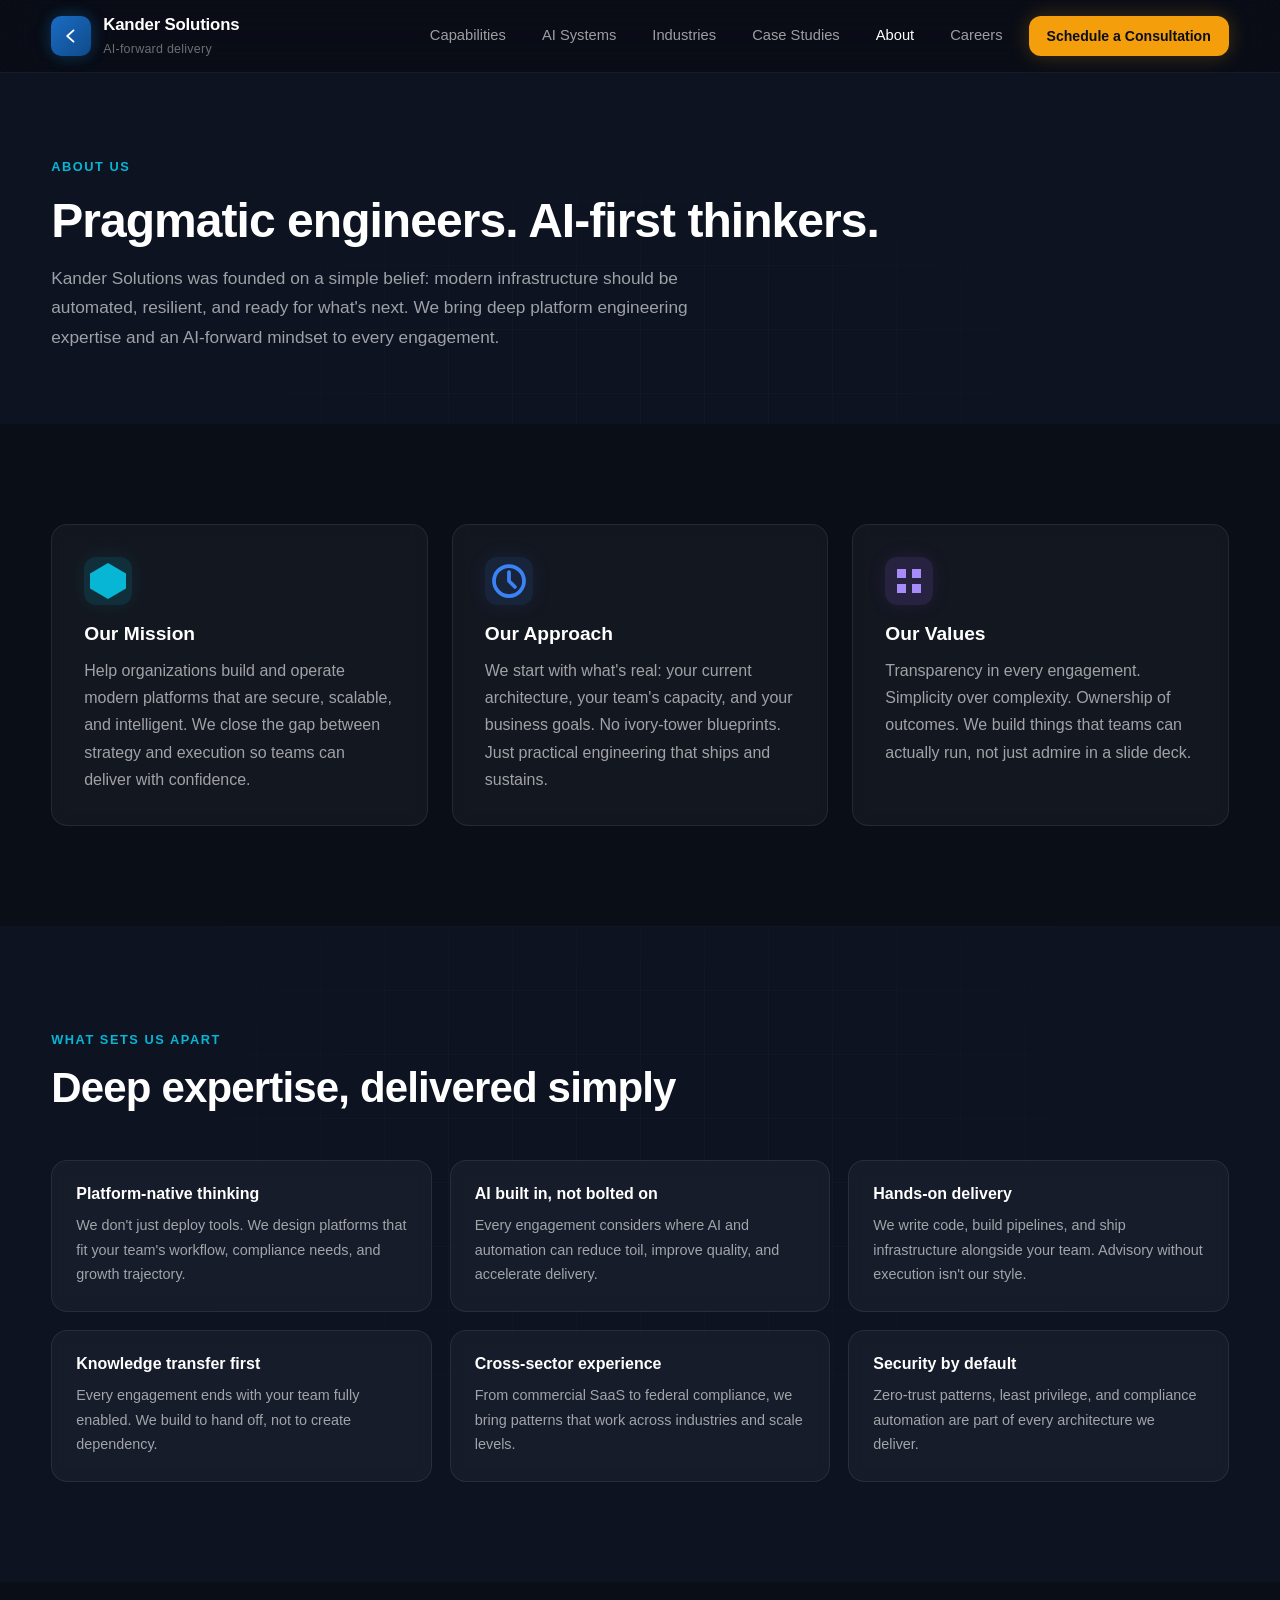
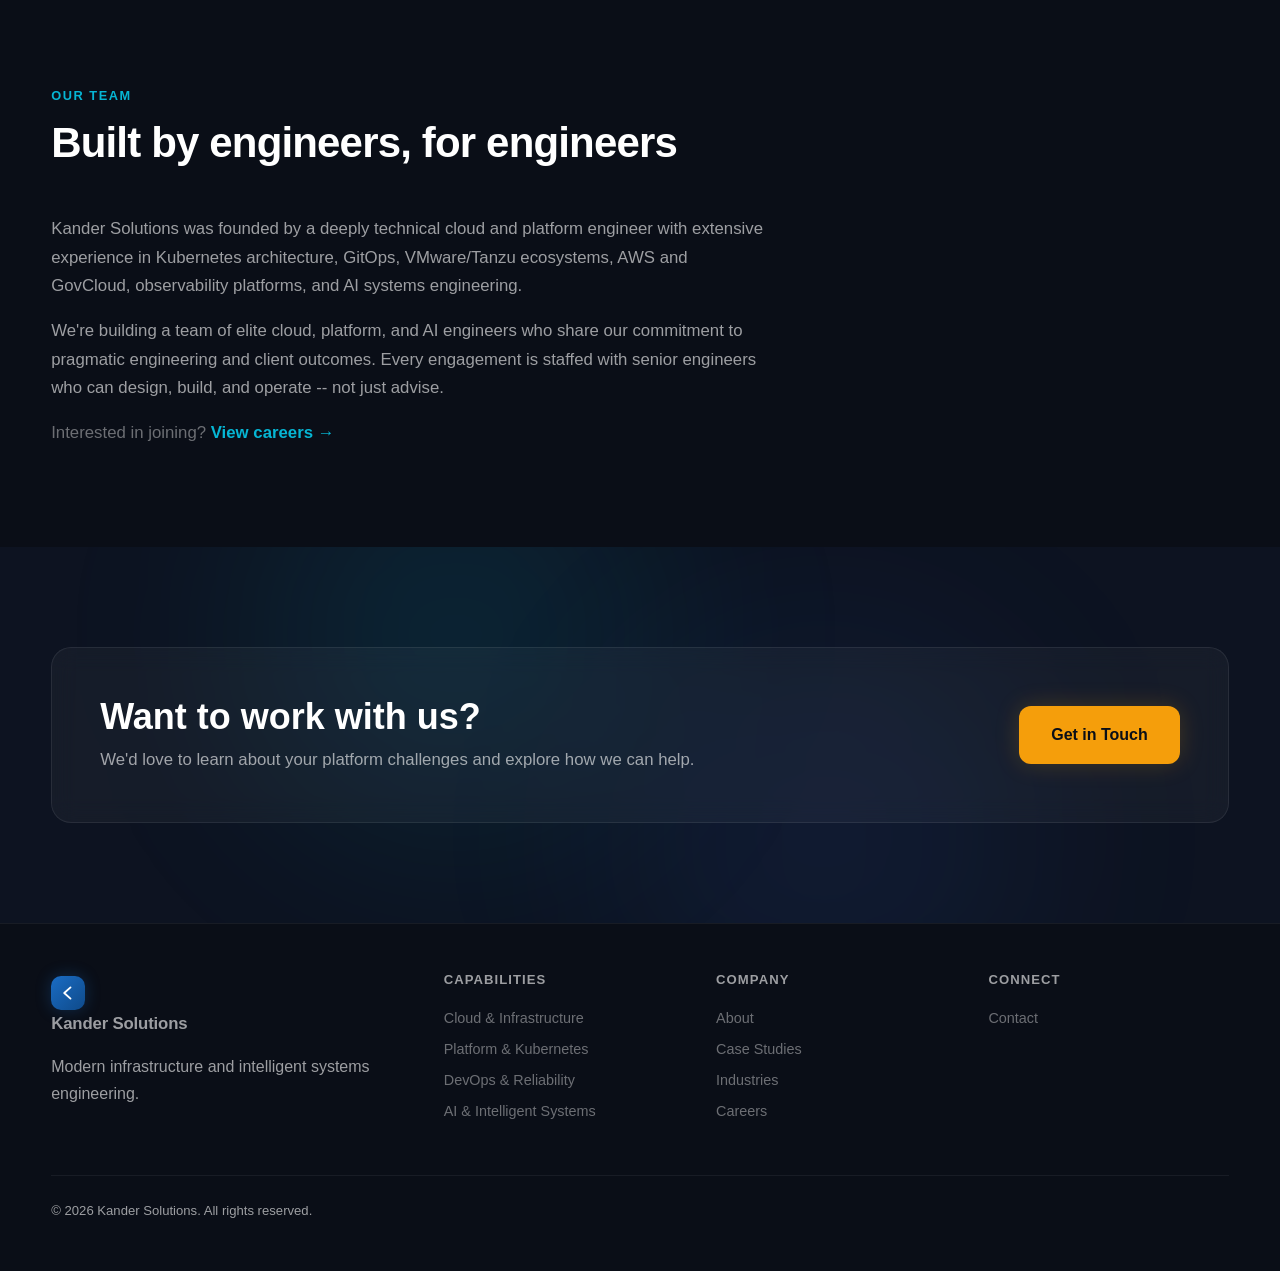
==== commit d07d4881: "Add JARVIS-style hero, interactive pipeline demo, and logo refresh Homepage hero: - AI ambient parti" ====
--- a/about.html
+++ b/about.html
@@ -15,7 +15,7 @@
   <meta property="og:url" content="https://kandersolutions.com/about.html">
   <meta property="og:site_name" content="Kander Solutions">
   <meta name="twitter:card" content="summary">
-  <link rel="icon" href="data:image/svg+xml,<svg xmlns='http://www.w3.org/2000/svg' viewBox='0 0 32 32'><rect rx='8' width='32' height='32' fill='%230ea5e9'/><text x='7' y='24' font-size='22' font-weight='bold' fill='white'>K</text></svg>">
+  <link rel="icon" href="data:image/svg+xml,<svg xmlns='http://www.w3.org/2000/svg' viewBox='0 0 32 32'><rect rx='8' width='32' height='32' fill='%231a5ca7'/><path d='M19 7L10 16l9 9' fill='none' stroke='white' stroke-width='3.5' stroke-linecap='round' stroke-linejoin='round'/></svg>">
   <link rel="preconnect" href="https://fonts.googleapis.com" crossorigin>
   <link rel="preconnect" href="https://fonts.gstatic.com" crossorigin>
   <link href="https://fonts.googleapis.com/css2?family=Inter:wght@400;500;600;700&family=Space+Grotesk:wght@500;600;700&display=swap" rel="stylesheet">
@@ -30,7 +30,7 @@
           <div class="brand__mark">
             <span class="brand__mark-glow"></span>
             <svg viewBox="0 0 32 32" aria-hidden="true">
-              <path d="M24.8 7.2c-1-1.8-4.3-3-7.5-3-5.6 0-10 3.4-10 7.6 0 2.8 2 5.2 5 6.6l-3.4 6.4h4l3.2-5.8c5.7.2 10.2-3.2 10.2-7.6 0-1.6-.5-3-1.5-4.2Z" fill="currentColor"/>
+              <path d="M20 7L10 16l10 9" fill="none" stroke="currentColor" stroke-width="3" stroke-linecap="round" stroke-linejoin="round"/>
             </svg>
           </div>
           <div class="brand__text">
@@ -159,7 +159,7 @@
     <div class="container">
       <div class="footer__column">
         <a href="index.html" class="brand small">
-          <div class="brand__mark small"><span class="brand__mark-glow"></span><svg viewBox="0 0 32 32" aria-hidden="true"><path d="M24.8 7.2c-1-1.8-4.3-3-7.5-3-5.6 0-10 3.4-10 7.6 0 2.8 2 5.2 5 6.6l-3.4 6.4h4l3.2-5.8c5.7.2 10.2-3.2 10.2-7.6 0-1.6-.5-3-1.5-4.2Z" fill="currentColor"/></svg></div>
+          <div class="brand__mark small"><span class="brand__mark-glow"></span><svg viewBox="0 0 32 32" aria-hidden="true"><path d="M20 7L10 16l10 9" fill="none" stroke="currentColor" stroke-width="3" stroke-linecap="round" stroke-linejoin="round"/></svg></div>
           <div><p class="brand__name">Kander Solutions</p></div>
         </a>
         <p class="muted-text" style="margin-top:10px;">Modern infrastructure and intelligent systems engineering.</p>
--- a/styles.css
+++ b/styles.css
@@ -198,11 +198,11 @@
   width: 40px;
   height: 40px;
   border-radius: 10px;
-  background: linear-gradient(135deg, var(--cyan), var(--blue));
+  background: linear-gradient(135deg, #1a6cc4, #0f4a8a);
   display: grid;
   place-items: center;
   color: var(--white);
-  box-shadow: 0 0 20px rgba(6, 182, 212, 0.3);
+  box-shadow: 0 0 16px rgba(26, 108, 196, 0.3);
 }
 
 .brand__mark.small {
@@ -573,16 +573,10 @@
   animation: float 6s ease-in-out infinite;
 }
 
-.stat-card:nth-child(3) {
-  right: 10%;
-  bottom: 15%;
-  animation-delay: 0s;
-}
-
-.stat-card:nth-child(4) {
-  left: 5%;
-  top: 12%;
-  animation-delay: -3s;
+.hero__visual .stat-card {
+  right: 5%;
+  bottom: 8%;
+  z-index: 3;
 }
 
 .stat-card p {
@@ -1669,6 +1663,194 @@
 .link:hover {
   opacity: 0.8;
   text-decoration: underline;
+}
+
+/* ─── AI Ambient (JARVIS) ─── */
+
+.ai-canvas {
+  position: absolute;
+  inset: 0;
+  z-index: 0;
+  pointer-events: none;
+}
+
+.ai-scanline {
+  position: absolute;
+  top: 0;
+  left: 0;
+  right: 0;
+  height: 2px;
+  background: linear-gradient(90deg, transparent, rgba(6, 182, 212, 0.3), rgba(59, 130, 246, 0.2), transparent);
+  z-index: 1;
+  pointer-events: none;
+  animation: scanDown 8s ease-in-out infinite;
+  opacity: 0.6;
+}
+
+@keyframes scanDown {
+  0% { top: 0; opacity: 0; }
+  5% { opacity: 0.6; }
+  50% { top: 100%; opacity: 0.6; }
+  55% { opacity: 0; }
+  100% { opacity: 0; top: 100%; }
+}
+
+.ai-status {
+  display: inline-flex;
+  align-items: center;
+  gap: 8px;
+  margin-bottom: 16px;
+  padding: 6px 14px;
+  border-radius: 999px;
+  background: rgba(6, 182, 212, 0.08);
+  border: 1px solid rgba(6, 182, 212, 0.15);
+}
+
+.ai-status__dot {
+  width: 7px;
+  height: 7px;
+  border-radius: 50%;
+  background: var(--cyan);
+  box-shadow: 0 0 8px var(--cyan);
+  animation: aiPulse 2s ease-in-out infinite;
+}
+
+.ai-status__text {
+  font-size: 0.75rem;
+  font-weight: 600;
+  text-transform: uppercase;
+  letter-spacing: 0.1em;
+  color: var(--cyan);
+}
+
+@keyframes aiPulse {
+  0%, 100% { opacity: 1; box-shadow: 0 0 8px var(--cyan); }
+  50% { opacity: 0.4; box-shadow: 0 0 4px var(--cyan); }
+}
+
+.ai-core {
+  position: absolute;
+  top: 50%;
+  left: 50%;
+  transform: translate(-50%, -50%);
+  width: 280px;
+  height: 280px;
+}
+
+.ai-core__ring {
+  position: absolute;
+  border-radius: 50%;
+  border: 1px solid;
+}
+
+.ai-core__ring--outer {
+  inset: 0;
+  border-color: rgba(6, 182, 212, 0.12);
+  animation: ringRotate 30s linear infinite;
+}
+
+.ai-core__ring--outer::before {
+  content: '';
+  position: absolute;
+  top: -2px;
+  left: 50%;
+  width: 4px;
+  height: 4px;
+  border-radius: 50%;
+  background: var(--cyan);
+  box-shadow: 0 0 10px var(--cyan);
+}
+
+.ai-core__ring--middle {
+  inset: 30px;
+  border-color: rgba(59, 130, 246, 0.15);
+  animation: ringRotate 20s linear infinite reverse;
+}
+
+.ai-core__ring--middle::before {
+  content: '';
+  position: absolute;
+  bottom: -2px;
+  right: 20%;
+  width: 3px;
+  height: 3px;
+  border-radius: 50%;
+  background: var(--blue);
+  box-shadow: 0 0 8px var(--blue);
+}
+
+.ai-core__ring--inner {
+  inset: 60px;
+  border-color: rgba(6, 182, 212, 0.1);
+  animation: ringRotate 12s linear infinite;
+}
+
+.ai-core__center {
+  position: absolute;
+  inset: 90px;
+  border-radius: 50%;
+  background: radial-gradient(circle, rgba(6, 182, 212, 0.15) 0%, rgba(6, 182, 212, 0.03) 60%, transparent 70%);
+  animation: coreBreathe 4s ease-in-out infinite;
+}
+
+.ai-core__center::after {
+  content: '';
+  position: absolute;
+  inset: 30%;
+  border-radius: 50%;
+  background: radial-gradient(circle, rgba(6, 182, 212, 0.3), transparent 70%);
+  box-shadow: 0 0 40px rgba(6, 182, 212, 0.2), 0 0 80px rgba(6, 182, 212, 0.1);
+  animation: coreBreathe 4s ease-in-out infinite reverse;
+}
+
+@keyframes ringRotate {
+  from { transform: rotate(0deg); }
+  to { transform: rotate(360deg); }
+}
+
+@keyframes coreBreathe {
+  0%, 100% { opacity: 0.6; transform: scale(1); }
+  50% { opacity: 1; transform: scale(1.08); }
+}
+
+.ai-hud {
+  position: absolute;
+  padding: 8px 12px;
+  border: 1px solid rgba(6, 182, 212, 0.1);
+  border-radius: 4px;
+  background: rgba(10, 14, 23, 0.6);
+  backdrop-filter: blur(4px);
+  z-index: 2;
+  animation: hudFadeIn 1.5s ease-out both;
+}
+
+.ai-hud--tl { top: 8%; left: 5%; animation-delay: 0.5s; border-left: 2px solid rgba(6, 182, 212, 0.3); }
+.ai-hud--tr { top: 8%; right: 5%; animation-delay: 0.8s; border-right: 2px solid rgba(6, 182, 212, 0.3); text-align: right; }
+.ai-hud--bl { bottom: 12%; left: 5%; animation-delay: 1.1s; border-left: 2px solid rgba(59, 130, 246, 0.3); }
+.ai-hud--br { bottom: 12%; right: 5%; animation-delay: 1.4s; border-right: 2px solid rgba(59, 130, 246, 0.3); text-align: right; }
+
+@keyframes hudFadeIn {
+  from { opacity: 0; transform: translateY(8px); }
+  to { opacity: 1; transform: translateY(0); }
+}
+
+.ai-hud__label {
+  display: block;
+  font-size: 0.6rem;
+  font-weight: 600;
+  letter-spacing: 0.12em;
+  text-transform: uppercase;
+  color: var(--text-muted);
+  margin-bottom: 2px;
+}
+
+.ai-hud__value {
+  display: block;
+  font-family: 'Space Grotesk', monospace;
+  font-size: 0.78rem;
+  font-weight: 700;
+  color: var(--cyan);
+  letter-spacing: 0.05em;
 }
 
 /* ─── Responsive ─── */
@@ -1818,6 +2000,12 @@
     min-height: 280px;
   }
 
+  .ai-hud { display: none; }
+  .ai-core { width: 200px; height: 200px; }
+  .ai-core__ring--middle { inset: 20px; }
+  .ai-core__ring--inner { inset: 40px; }
+  .ai-core__center { inset: 60px; }
+
   .page-hero {
     padding: 48px 0 56px;
   }
@@ -1899,4 +2087,10 @@
     opacity: 1;
     transform: none;
   }
-}
+
+  .ai-canvas { display: none; }
+  .ai-scanline { display: none; }
+  .ai-core__ring { animation: none; }
+  .ai-core__center { animation: none; }
+  .ai-status__dot { animation: none; }
+}
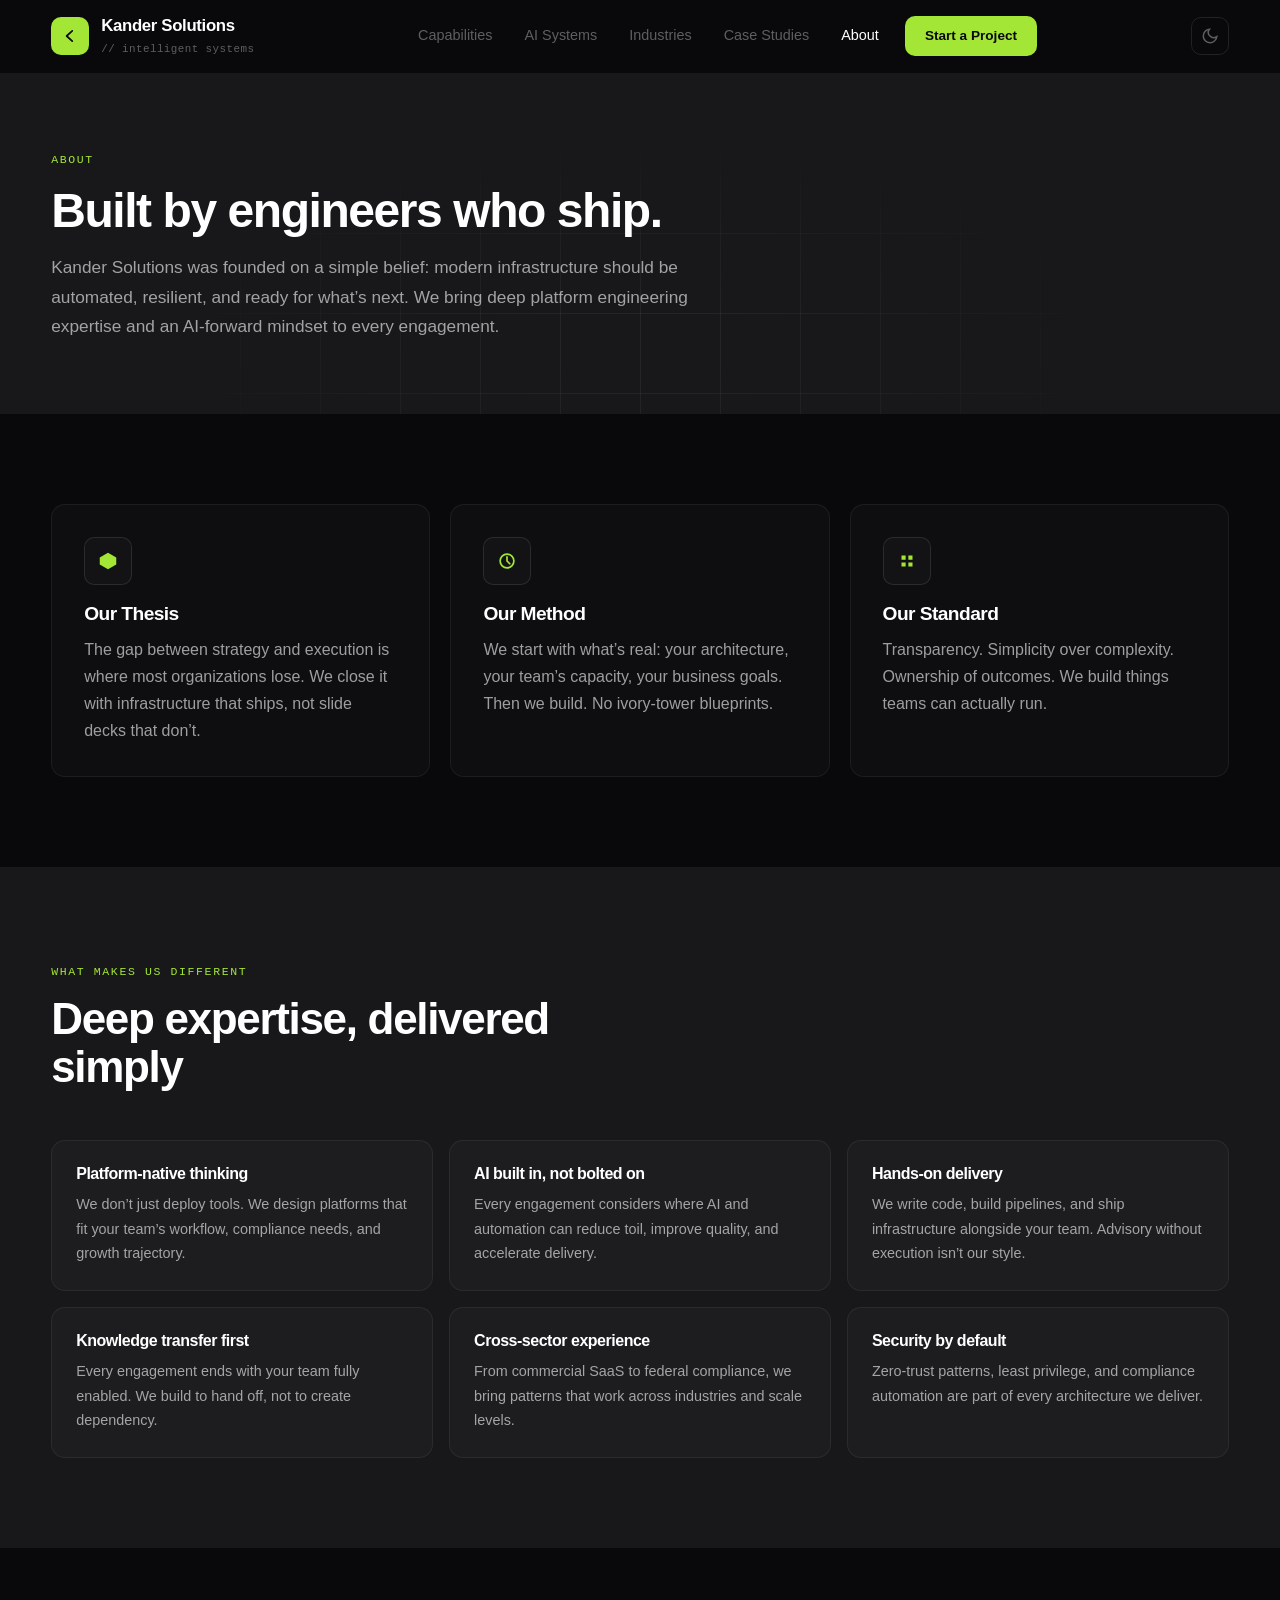
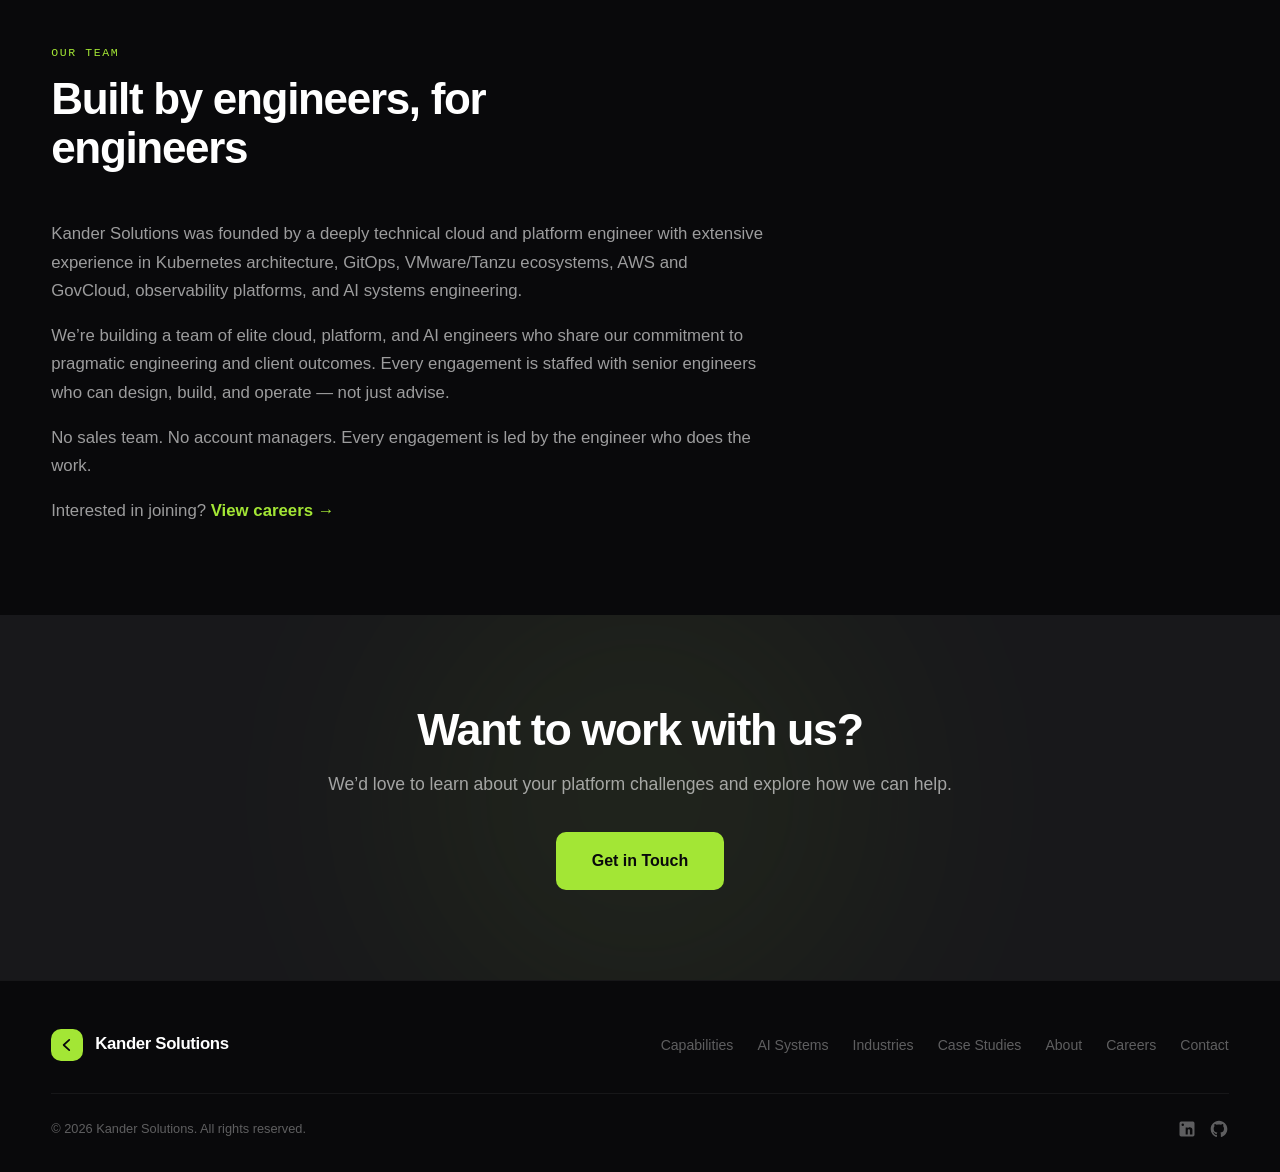
==== commit 4593ae2c: "Redesign site with Obsidian Terminal aesthetic and bold brand voice - New typography: Syne (display)" ====
--- a/about.html
+++ b/about.html
@@ -7,6 +7,7 @@
   <meta name="referrer" content="strict-origin-when-cross-origin">
   <meta http-equiv="Content-Security-Policy" content="default-src 'self'; style-src 'self' https://fonts.googleapis.com 'unsafe-inline'; font-src https://fonts.gstatic.com; img-src 'self' data:; script-src 'self' 'unsafe-inline'; connect-src 'self'; frame-ancestors 'none'; base-uri 'self'; form-action 'self';">
   <meta http-equiv="Permissions-Policy" content="camera=(), microphone=(), geolocation=(), payment=()">
+  <meta name="theme-color" content="#09090b">
   <title>About | Kander Solutions</title>
   <meta name="description" content="Learn about Kander Solutions: our mission, approach, values, and what sets us apart in modern infrastructure and AI delivery.">
   <meta property="og:title" content="About | Kander Solutions">
@@ -15,39 +16,43 @@
   <meta property="og:url" content="https://kandersolutions.com/about.html">
   <meta property="og:site_name" content="Kander Solutions">
   <meta name="twitter:card" content="summary">
-  <link rel="icon" href="data:image/svg+xml,<svg xmlns='http://www.w3.org/2000/svg' viewBox='0 0 32 32'><rect rx='8' width='32' height='32' fill='%231a5ca7'/><path d='M19 7L10 16l9 9' fill='none' stroke='white' stroke-width='3.5' stroke-linecap='round' stroke-linejoin='round'/></svg>">
+  <link rel="icon" href="data:image/svg+xml,<svg xmlns='http://www.w3.org/2000/svg' viewBox='0 0 32 32'><rect rx='8' width='32' height='32' fill='%23a3e635'/><path d='M19 7L10 16l9 9' fill='none' stroke='%2309090b' stroke-width='3.5' stroke-linecap='round' stroke-linejoin='round'/></svg>">
   <link rel="preconnect" href="https://fonts.googleapis.com" crossorigin>
   <link rel="preconnect" href="https://fonts.gstatic.com" crossorigin>
-  <link href="https://fonts.googleapis.com/css2?family=Inter:wght@400;500;600;700&family=Space+Grotesk:wght@500;600;700&display=swap" rel="stylesheet">
+  <link href="https://fonts.googleapis.com/css2?family=DM+Sans:wght@400;500;600;700&family=JetBrains+Mono:wght@400;500&family=Syne:wght@600;700;800&display=swap" rel="stylesheet">
   <link rel="stylesheet" href="styles.css">
 </head>
 <body>
 
-  <nav class="site-nav">
+  <div class="scroll-progress" id="scroll-progress"></div>
+
+  <nav class="site-nav" id="site-nav">
     <div class="container">
       <div class="topbar">
         <a href="index.html" class="brand">
           <div class="brand__mark">
-            <span class="brand__mark-glow"></span>
             <svg viewBox="0 0 32 32" aria-hidden="true">
               <path d="M20 7L10 16l10 9" fill="none" stroke="currentColor" stroke-width="3" stroke-linecap="round" stroke-linejoin="round"/>
             </svg>
           </div>
           <div class="brand__text">
             <span class="brand__name">Kander Solutions</span>
-            <span class="brand__tagline">AI-forward delivery</span>
+            <span class="brand__tagline">// intelligent systems</span>
           </div>
         </a>
-        <nav class="nav">
+        <nav class="nav" id="main-nav">
           <a href="capabilities.html">Capabilities</a>
           <a href="ai-systems.html">AI Systems</a>
           <a href="industries.html">Industries</a>
           <a href="case-studies.html">Case Studies</a>
           <a href="#" class="active">About</a>
-          <a href="careers.html">Careers</a>
-          <a class="nav__btn primary" href="contact.html">Schedule a Consultation</a>
+          <a class="nav__btn primary" href="contact.html">Start a Project</a>
         </nav>
-        <button class="menu-button" aria-label="Open navigation">
+        <button class="theme-toggle" id="theme-toggle" aria-label="Toggle theme">
+          <svg class="icon-moon" viewBox="0 0 24 24" fill="none" stroke="currentColor" stroke-width="2" stroke-linecap="round"><path d="M21 12.79A9 9 0 1111.21 3 7 7 0 0021 12.79z"/></svg>
+          <svg class="icon-sun" viewBox="0 0 24 24" fill="none" stroke="currentColor" stroke-width="2" stroke-linecap="round"><circle cx="12" cy="12" r="5"/><path d="M12 1v2M12 21v2M4.22 4.22l1.42 1.42M18.36 18.36l1.42 1.42M1 12h2M21 12h2M4.22 19.78l1.42-1.42M18.36 5.64l1.42-1.42"/></svg>
+        </button>
+        <button class="menu-button" id="menu-button" aria-label="Open navigation">
           <span></span><span></span><span></span>
         </button>
       </div>
@@ -57,50 +62,50 @@
   <main>
     <section class="page-hero">
       <div class="container">
-        <span class="eyebrow">About Us</span>
-        <h1>Pragmatic engineers. AI-first thinkers.</h1>
-        <p class="lede">Kander Solutions was founded on a simple belief: modern infrastructure should be automated, resilient, and ready for what's next. We bring deep platform engineering expertise and an AI-forward mindset to every engagement.</p>
-      </div>
-    </section>
-
-    <section class="section section--dark">
+        <span class="eyebrow">About</span>
+        <h1>Built by engineers who ship.</h1>
+        <p class="lede">Kander Solutions was founded on a simple belief: modern infrastructure should be automated, resilient, and ready for what&rsquo;s next. We bring deep platform engineering expertise and an AI-forward mindset to every engagement.</p>
+      </div>
+    </section>
+
+    <section class="section section--base">
       <div class="container">
         <div class="about-grid">
           <div class="about-block animate-in" style="transition-delay:.1s">
-            <div class="icon-box icon-box--cyan">
+            <div class="icon-box">
               <svg viewBox="0 0 32 32"><path d="M16 4l12 7v10l-12 7-12-7V11z" fill="currentColor"/></svg>
             </div>
-            <h3>Our Mission</h3>
-            <p>Help organizations build and operate modern platforms that are secure, scalable, and intelligent. We close the gap between strategy and execution so teams can deliver with confidence.</p>
+            <h3>Our Thesis</h3>
+            <p>The gap between strategy and execution is where most organizations lose. We close it with infrastructure that ships, not slide decks that don&rsquo;t.</p>
           </div>
           <div class="about-block animate-in" style="transition-delay:.2s">
-            <div class="icon-box icon-box--blue">
+            <div class="icon-box">
               <svg viewBox="0 0 32 32"><circle cx="16" cy="16" r="10" fill="none" stroke="currentColor" stroke-width="2.5"/><path d="M16 10v6l4 4" fill="none" stroke="currentColor" stroke-width="2.5" stroke-linecap="round" stroke-linejoin="round"/></svg>
             </div>
-            <h3>Our Approach</h3>
-            <p>We start with what's real: your current architecture, your team's capacity, and your business goals. No ivory-tower blueprints. Just practical engineering that ships and sustains.</p>
+            <h3>Our Method</h3>
+            <p>We start with what&rsquo;s real: your architecture, your team&rsquo;s capacity, your business goals. Then we build. No ivory-tower blueprints.</p>
           </div>
           <div class="about-block animate-in" style="transition-delay:.3s">
-            <div class="icon-box icon-box--purple">
+            <div class="icon-box">
               <svg viewBox="0 0 32 32"><path d="M8 8h6v6H8zM18 8h6v6h-6zM8 18h6v6H8zM18 18h6v6h-6z" fill="currentColor"/></svg>
             </div>
-            <h3>Our Values</h3>
-            <p>Transparency in every engagement. Simplicity over complexity. Ownership of outcomes. We build things that teams can actually run, not just admire in a slide deck.</p>
-          </div>
-        </div>
-      </div>
-    </section>
-
-    <section class="section section--darker section--grid-bg">
+            <h3>Our Standard</h3>
+            <p>Transparency. Simplicity over complexity. Ownership of outcomes. We build things teams can actually run.</p>
+          </div>
+        </div>
+      </div>
+    </section>
+
+    <section class="section section--surface">
       <div class="container">
         <div class="section__head">
-          <span class="eyebrow">What sets us apart</span>
+          <span class="eyebrow">What makes us different</span>
           <h2>Deep expertise, delivered simply</h2>
         </div>
         <div class="differentiator-grid">
           <div class="differentiator animate-in" style="transition-delay:.1s">
             <h4>Platform-native thinking</h4>
-            <p>We don't just deploy tools. We design platforms that fit your team's workflow, compliance needs, and growth trajectory.</p>
+            <p>We don&rsquo;t just deploy tools. We design platforms that fit your team&rsquo;s workflow, compliance needs, and growth trajectory.</p>
           </div>
           <div class="differentiator animate-in" style="transition-delay:.2s">
             <h4>AI built in, not bolted on</h4>
@@ -108,7 +113,7 @@
           </div>
           <div class="differentiator animate-in" style="transition-delay:.3s">
             <h4>Hands-on delivery</h4>
-            <p>We write code, build pipelines, and ship infrastructure alongside your team. Advisory without execution isn't our style.</p>
+            <p>We write code, build pipelines, and ship infrastructure alongside your team. Advisory without execution isn&rsquo;t our style.</p>
           </div>
           <div class="differentiator animate-in" style="transition-delay:.4s">
             <h4>Knowledge transfer first</h4>
@@ -126,7 +131,7 @@
       </div>
     </section>
 
-    <section class="section section--dark">
+    <section class="section section--base">
       <div class="container">
         <div class="section__head">
           <span class="eyebrow">Our Team</span>
@@ -134,21 +139,19 @@
         </div>
         <div class="about-team-text" style="max-width:720px;">
           <p style="font-size:1.05rem;margin-bottom:16px;">Kander Solutions was founded by a deeply technical cloud and platform engineer with extensive experience in Kubernetes architecture, GitOps, VMware/Tanzu ecosystems, AWS and GovCloud, observability platforms, and AI systems engineering.</p>
-          <p style="font-size:1.05rem;margin-bottom:16px;">We're building a team of elite cloud, platform, and AI engineers who share our commitment to pragmatic engineering and client outcomes. Every engagement is staffed with senior engineers who can design, build, and operate -- not just advise.</p>
-          <p style="font-size:1.05rem;color:var(--text-muted);">Interested in joining? <a href="careers.html" style="color:var(--cyan);font-weight:600;">View careers &rarr;</a></p>
+          <p style="font-size:1.05rem;margin-bottom:16px;">We&rsquo;re building a team of elite cloud, platform, and AI engineers who share our commitment to pragmatic engineering and client outcomes. Every engagement is staffed with senior engineers who can design, build, and operate &mdash; not just advise.</p>
+          <p style="font-size:1.05rem;margin-bottom:16px;">No sales team. No account managers. Every engagement is led by the engineer who does the work.</p>
+          <p style="font-size:1.05rem;color:var(--text-muted);">Interested in joining? <a href="careers.html" style="color:var(--accent);font-weight:600;">View careers &rarr;</a></p>
         </div>
       </div>
     </section>
 
     <section class="cta-banner">
-      <div class="cta-banner__orb cta-banner__orb--1"></div>
-      <div class="cta-banner__orb cta-banner__orb--2"></div>
+      <div class="cta-banner__glow"></div>
       <div class="container">
         <div class="cta-box">
-          <div>
-            <h2>Want to work with us?</h2>
-            <p>We'd love to learn about your platform challenges and explore how we can help.</p>
-          </div>
+          <h2>Want to work with us?</h2>
+          <p>We&rsquo;d love to learn about your platform challenges and explore how we can help.</p>
           <a class="btn primary large" href="contact.html">Get in Touch</a>
         </div>
       </div>
@@ -157,45 +160,74 @@
 
   <footer class="footer">
     <div class="container">
-      <div class="footer__column">
+      <div class="footer__top">
         <a href="index.html" class="brand small">
-          <div class="brand__mark small"><span class="brand__mark-glow"></span><svg viewBox="0 0 32 32" aria-hidden="true"><path d="M20 7L10 16l10 9" fill="none" stroke="currentColor" stroke-width="3" stroke-linecap="round" stroke-linejoin="round"/></svg></div>
-          <div><p class="brand__name">Kander Solutions</p></div>
+          <div class="brand__mark small">
+            <svg viewBox="0 0 32 32" aria-hidden="true">
+              <path d="M20 7L10 16l10 9" fill="none" stroke="currentColor" stroke-width="3" stroke-linecap="round" stroke-linejoin="round"/>
+            </svg>
+          </div>
+          <div class="brand__text">
+            <span class="brand__name">Kander Solutions</span>
+          </div>
         </a>
-        <p class="muted-text" style="margin-top:10px;">Modern infrastructure and intelligent systems engineering.</p>
-      </div>
-      <div class="footer__column">
-        <h5>Capabilities</h5>
-        <a href="capabilities.html#cloud-infra">Cloud & Infrastructure</a>
-        <a href="capabilities.html#platform-k8s">Platform & Kubernetes</a>
-        <a href="capabilities.html#devops-reliability">DevOps & Reliability</a>
-        <a href="capabilities.html#ai-systems">AI & Intelligent Systems</a>
-      </div>
-      <div class="footer__column">
-        <h5>Company</h5>
-        <a href="about.html">About</a>
-        <a href="case-studies.html">Case Studies</a>
-        <a href="industries.html">Industries</a>
-        <a href="careers.html">Careers</a>
-      </div>
-      <div class="footer__column">
-        <h5>Connect</h5>
-        <a href="contact.html">Contact</a>
-      </div>
-      <div class="footer__bottom">
-        <p>&copy; 2026 Kander Solutions. All rights reserved.</p>
+        <div class="footer__links">
+          <a href="capabilities.html">Capabilities</a>
+          <a href="ai-systems.html">AI Systems</a>
+          <a href="industries.html">Industries</a>
+          <a href="case-studies.html">Case Studies</a>
+          <a href="about.html">About</a>
+          <a href="careers.html">Careers</a>
+          <a href="contact.html">Contact</a>
+        </div>
+      </div>
+      <div class="footer__bottom-row">
+        <p class="footer__copy">&copy; 2026 Kander Solutions. All rights reserved.</p>
+        <div class="social-icons">
+          <a href="#" aria-label="LinkedIn"><svg viewBox="0 0 24 24" fill="currentColor"><path d="M19 3a2 2 0 012 2v14a2 2 0 01-2 2H5a2 2 0 01-2-2V5a2 2 0 012-2h14m-.5 15.5v-5.3a3.3 3.3 0 00-3.3-3.3c-.8 0-1.8.5-2.3 1.3v-1.1h-2.5v8.4h2.5v-4.9c0-.7.6-1.3 1.3-1.3a1.3 1.3 0 011.3 1.3v4.9h2.5M6.9 8.5a1.5 1.5 0 001.5-1.5A1.5 1.5 0 006.9 5.5a1.5 1.5 0 00-1.5 1.5 1.5 1.5 0 001.5 1.5m1.2 10h-2.5V10h2.5v8.5z"/></svg></a>
+          <a href="#" aria-label="GitHub"><svg viewBox="0 0 24 24" fill="currentColor"><path d="M12 2C6.5 2 2 6.5 2 12c0 4.4 2.9 8.2 6.8 9.5.5.1.7-.2.7-.5v-2c-2.8.6-3.3-1.2-3.3-1.2-.5-1.1-1.1-1.4-1.1-1.4-.9-.6.1-.6.1-.6 1 .1 1.5 1 1.5 1 .9 1.5 2.3 1.1 2.8.8.1-.7.3-1.1.6-1.3-2.2-.3-4.5-1.1-4.5-5 0-1.1.4-2 1-2.7-.1-.2-.4-1.3.1-2.6 0 0 .8-.3 2.7 1 .8-.2 1.6-.3 2.4-.3s1.6.1 2.4.3c1.8-1.3 2.7-1 2.7-1 .5 1.4.2 2.4.1 2.6.6.7 1 1.6 1 2.7 0 3.9-2.3 4.7-4.5 5 .4.3.7.9.7 1.9v2.8c0 .3.2.6.7.5C19.1 20.2 22 16.4 22 12c0-5.5-4.5-10-10-10z"/></svg></a>
+        </div>
       </div>
     </div>
   </footer>
 
   <script>
-    var menuButton = document.querySelector('.menu-button');
-    var nav = document.querySelector('.nav');
-    menuButton.addEventListener('click', function() {
-      nav.classList.toggle('open');
-      menuButton.classList.toggle('open');
+    // Menu toggle
+    var menuBtn = document.getElementById('menu-button');
+    var mainNav = document.getElementById('main-nav');
+    menuBtn.addEventListener('click', function() {
+      mainNav.classList.toggle('open');
+      menuBtn.classList.toggle('open');
     });
 
+    // Theme toggle
+    (function() {
+      var toggle = document.getElementById('theme-toggle');
+      var html = document.documentElement;
+      var stored = localStorage.getItem('theme');
+      if (stored) html.setAttribute('data-theme', stored);
+      toggle.addEventListener('click', function() {
+        var current = html.getAttribute('data-theme');
+        var next = current === 'light' ? 'dark' : 'light';
+        html.setAttribute('data-theme', next);
+        localStorage.setItem('theme', next);
+      });
+    })();
+
+    // Scroll progress + nav background
+    (function() {
+      var progress = document.getElementById('scroll-progress');
+      var nav = document.getElementById('site-nav');
+      window.addEventListener('scroll', function() {
+        var scrollTop = window.scrollY;
+        var docHeight = document.documentElement.scrollHeight - window.innerHeight;
+        if (docHeight > 0) progress.style.width = (scrollTop / docHeight * 100) + '%';
+        if (scrollTop > 40) nav.classList.add('scrolled');
+        else nav.classList.remove('scrolled');
+      }, { passive: true });
+    })();
+
+    // Scroll animations
     var observer = new IntersectionObserver(function(entries) {
       entries.forEach(function(entry) {
         if (entry.isIntersecting) {
--- a/styles.css
+++ b/styles.css
@@ -1,34 +1,99 @@
 /* ═══════════════════════════════════════════════════════
-   Kander Solutions — Dark Tech Aesthetic
+   Kander Solutions — Obsidian Terminal
    ═══════════════════════════════════════════════════════ */
 
+@property --hero-hue-1 {
+  syntax: '<number>';
+  initial-value: 150;
+  inherits: false;
+}
+
+@property --hero-hue-2 {
+  syntax: '<number>';
+  initial-value: 260;
+  inherits: false;
+}
+
+/* ─── Design Tokens ─── */
+
 :root {
-  --bg-primary: #0a0e17;
-  --bg-secondary: #0d1321;
-  --bg-tertiary: #111827;
-  --bg-card: rgba(255, 255, 255, 0.03);
+  --bg-base: #09090b;
+  --bg-surface: #18181b;
+  --bg-elevated: #27272a;
+  --bg-card: rgba(255, 255, 255, 0.025);
+
   --border-subtle: rgba(255, 255, 255, 0.06);
-  --border-card: rgba(255, 255, 255, 0.08);
-  --border-hover: rgba(255, 255, 255, 0.14);
-  --cyan: #06b6d4;
-  --cyan-dim: rgba(6, 182, 212, 0.15);
-  --blue: #3b82f6;
-  --blue-dim: rgba(59, 130, 246, 0.12);
-  --amber: #f59e0b;
-  --amber-dim: rgba(245, 158, 11, 0.15);
-  --white: #ffffff;
-  --text-primary: rgba(255, 255, 255, 0.92);
-  --text-secondary: rgba(255, 255, 255, 0.6);
-  --text-muted: rgba(255, 255, 255, 0.4);
-  --shadow-lg: 0 24px 48px rgba(0, 0, 0, 0.4);
-  --shadow-card: 0 8px 32px rgba(0, 0, 0, 0.3);
-  --glass-bg: rgba(255, 255, 255, 0.04);
-  --glass-border: rgba(255, 255, 255, 0.08);
-  --radius-sm: 8px;
-  --radius-md: 12px;
-  --radius-lg: 16px;
+  --border-default: rgba(255, 255, 255, 0.1);
+  --border-strong: rgba(255, 255, 255, 0.18);
+
+  --accent: #a3e635;
+  --accent-dim: rgba(163, 230, 53, 0.1);
+  --accent-glow: rgba(163, 230, 53, 0.2);
+  --accent-hover: #bef264;
+
+  --fg: #ffffff;
+  --fg-secondary: rgba(255, 255, 255, 0.6);
+  --fg-muted: rgba(255, 255, 255, 0.35);
+
+  --btn-text: #09090b;
+
+  --space-xs: 4px;
+  --space-sm: 8px;
+  --space-md: 16px;
+  --space-lg: 24px;
+  --space-xl: 32px;
+  --space-2xl: 48px;
+  --space-3xl: 64px;
+  --space-4xl: 96px;
+
+  --ease-out-expo: cubic-bezier(0.16, 1, 0.3, 1);
+  --ease-in-out-cubic: cubic-bezier(0.65, 0, 0.35, 1);
+  --duration-fast: 150ms;
+  --duration-normal: 300ms;
+  --duration-slow: 600ms;
+
+  --radius-sm: 6px;
+  --radius-md: 10px;
+  --radius-lg: 14px;
   --radius-xl: 20px;
-}
+  --radius-full: 999px;
+
+  --shadow-card: 0 1px 2px rgba(0,0,0,0.3), 0 8px 24px rgba(0,0,0,0.25);
+  --shadow-elevated: 0 4px 12px rgba(0,0,0,0.4), 0 24px 48px rgba(0,0,0,0.35);
+
+  --nav-height: 72px;
+
+  color-scheme: dark;
+}
+
+[data-theme="light"] {
+  --bg-base: #fafaf9;
+  --bg-surface: #ffffff;
+  --bg-elevated: #f5f5f4;
+  --bg-card: rgba(0, 0, 0, 0.025);
+
+  --border-subtle: rgba(0, 0, 0, 0.06);
+  --border-default: rgba(0, 0, 0, 0.1);
+  --border-strong: rgba(0, 0, 0, 0.18);
+
+  --accent: #65a30d;
+  --accent-dim: rgba(101, 163, 13, 0.08);
+  --accent-glow: rgba(101, 163, 13, 0.15);
+  --accent-hover: #4d7c0f;
+
+  --fg: #18181b;
+  --fg-secondary: rgba(0, 0, 0, 0.6);
+  --fg-muted: rgba(0, 0, 0, 0.35);
+
+  --btn-text: #ffffff;
+
+  --shadow-card: 0 1px 3px rgba(0,0,0,0.06), 0 8px 24px rgba(0,0,0,0.04);
+  --shadow-elevated: 0 4px 12px rgba(0,0,0,0.08), 0 24px 48px rgba(0,0,0,0.06);
+
+  color-scheme: light;
+}
+
+/* ─── Reset & Base ─── */
 
 *,
 *::before,
@@ -42,67 +107,1438 @@
 
 body {
   margin: 0;
-  font-family: 'Inter', -apple-system, BlinkMacSystemFont, 'Segoe UI', sans-serif;
-  background: var(--bg-primary);
-  color: var(--text-primary);
+  font-family: 'DM Sans', -apple-system, BlinkMacSystemFont, 'Segoe UI', sans-serif;
+  background: var(--bg-base);
+  color: var(--fg-secondary);
   -webkit-font-smoothing: antialiased;
   -moz-osx-font-smoothing: grayscale;
   line-height: 1.6;
+  transition: background var(--duration-normal) ease, color var(--duration-normal) ease;
 }
 
 h1, h2, h3, h4, h5, h6 {
   margin: 0;
-  font-family: 'Space Grotesk', 'Inter', sans-serif;
-  color: var(--white);
-  line-height: 1.15;
-}
-
-p {
-  margin: 0;
-  color: var(--text-secondary);
-  line-height: 1.7;
-}
-
-ul {
-  margin: 0;
-  padding-left: 1.2rem;
-  color: var(--text-secondary);
-  line-height: 1.8;
-}
-
-a {
-  color: inherit;
-  text-decoration: none;
-}
-
-img {
-  max-width: 100%;
-}
+  font-family: 'Syne', 'DM Sans', sans-serif;
+  color: var(--fg);
+  line-height: 1.1;
+  letter-spacing: -0.03em;
+}
+
+p { margin: 0; line-height: 1.7; }
+ul { margin: 0; padding-left: 1.2rem; line-height: 1.8; }
+a { color: inherit; text-decoration: none; }
+img { max-width: 100%; }
+
+.hidden { display: none !important; }
+
+.sr-only {
+  position: absolute;
+  width: 1px; height: 1px;
+  padding: 0; margin: -1px;
+  overflow: hidden;
+  clip: rect(0,0,0,0);
+  white-space: nowrap; border: 0;
+}
+
+/* ─── Layout ─── */
 
 .container {
   width: min(1200px, 92vw);
   margin: 0 auto;
 }
 
-.hidden {
-  display: none !important;
-}
-
-.sr-only {
+.container--wide {
+  width: min(1400px, 94vw);
+  margin: 0 auto;
+}
+
+/* ─── Scroll Progress ─── */
+
+.scroll-progress {
+  position: fixed;
+  top: 0;
+  left: 0;
+  height: 2px;
+  background: var(--accent);
+  z-index: 1100;
+  width: 0%;
+  transition: none;
+}
+
+/* ─── Navigation ─── */
+
+.site-nav {
+  position: sticky;
+  top: 0;
+  z-index: 1000;
+  background: transparent;
+  border-bottom: 1px solid transparent;
+  padding: 0;
+  transition: background var(--duration-normal) ease, border-color var(--duration-normal) ease, backdrop-filter var(--duration-normal) ease;
+}
+
+.site-nav.scrolled {
+  background: color-mix(in srgb, var(--bg-base) 85%, transparent);
+  backdrop-filter: blur(16px);
+  -webkit-backdrop-filter: blur(16px);
+  border-bottom-color: var(--border-subtle);
+}
+
+.topbar {
+  display: flex;
+  align-items: center;
+  justify-content: space-between;
+  gap: 24px;
+  height: var(--nav-height);
+}
+
+.brand {
+  display: inline-flex;
+  align-items: center;
+  gap: 12px;
+  color: var(--fg);
+  flex-shrink: 0;
+}
+
+.brand__mark {
+  position: relative;
+  width: 38px;
+  height: 38px;
+  border-radius: 10px;
+  background: var(--accent);
+  display: grid;
+  place-items: center;
+  color: var(--btn-text);
+  transition: transform var(--duration-normal) var(--ease-out-expo);
+}
+
+.brand:hover .brand__mark {
+  transform: scale(1.05);
+}
+
+.brand__mark.small {
+  width: 32px;
+  height: 32px;
+}
+
+.brand__mark svg {
+  width: 18px;
+  height: 18px;
+}
+
+.brand__text {
+  display: flex;
+  flex-direction: column;
+  gap: 1px;
+}
+
+.brand__name {
+  font-family: 'Syne', sans-serif;
+  font-weight: 700;
+  font-size: 1.05rem;
+  letter-spacing: -0.02em;
+}
+
+.brand__tagline {
+  font-family: 'JetBrains Mono', monospace;
+  font-size: 0.68rem;
+  color: var(--fg-muted);
+  letter-spacing: 0.04em;
+  text-transform: lowercase;
+}
+
+.nav {
+  display: flex;
+  align-items: center;
+  gap: 4px;
+}
+
+.nav a {
+  color: var(--fg-muted);
+  font-weight: 500;
+  font-size: 0.9rem;
+  padding: 8px 14px;
+  border-radius: var(--radius-sm);
+  transition: color var(--duration-fast) ease, background var(--duration-fast) ease;
+  position: relative;
+}
+
+.nav a:hover {
+  color: var(--fg);
+}
+
+.nav a.active {
+  color: var(--fg);
+}
+
+.nav__btn {
+  margin-left: 8px;
+}
+
+.nav__btn.primary {
+  padding: 9px 20px !important;
+  border-radius: var(--radius-md) !important;
+  font-weight: 600 !important;
+  font-size: 0.85rem !important;
+  background: var(--accent) !important;
+  color: var(--btn-text) !important;
+  transition: all var(--duration-normal) var(--ease-out-expo) !important;
+  border: none !important;
+}
+
+.nav__btn.primary:hover {
+  background: var(--accent-hover) !important;
+  transform: translateY(-1px);
+  box-shadow: 0 0 20px var(--accent-glow);
+}
+
+/* Theme Toggle */
+
+.theme-toggle {
+  display: inline-flex;
+  align-items: center;
+  justify-content: center;
+  width: 38px;
+  height: 38px;
+  border: 1px solid var(--border-default);
+  border-radius: var(--radius-md);
+  background: transparent;
+  color: var(--fg-muted);
+  cursor: pointer;
+  transition: all var(--duration-fast) ease;
+  flex-shrink: 0;
+  margin-left: 4px;
+}
+
+.theme-toggle:hover {
+  color: var(--fg);
+  border-color: var(--border-strong);
+  background: var(--bg-card);
+}
+
+.theme-toggle svg {
+  width: 18px;
+  height: 18px;
+}
+
+.theme-toggle .icon-sun { display: none; }
+.theme-toggle .icon-moon { display: block; }
+[data-theme="light"] .theme-toggle .icon-sun { display: block; }
+[data-theme="light"] .theme-toggle .icon-moon { display: none; }
+
+.menu-button {
+  display: none;
+  flex-direction: column;
+  gap: 5px;
+  background: transparent;
+  border: 1px solid var(--border-default);
+  padding: 10px;
+  border-radius: var(--radius-sm);
+  cursor: pointer;
+}
+
+.menu-button span {
+  width: 20px;
+  height: 2px;
+  background: var(--fg);
+  transition: transform 200ms ease, opacity 200ms ease;
+  display: block;
+}
+
+.menu-button.open span:nth-child(1) { transform: translateY(7px) rotate(45deg); }
+.menu-button.open span:nth-child(2) { opacity: 0; }
+.menu-button.open span:nth-child(3) { transform: translateY(-7px) rotate(-45deg); }
+
+/* ─── Buttons ─── */
+
+.btn {
+  display: inline-flex;
+  align-items: center;
+  justify-content: center;
+  padding: 12px 28px;
+  border-radius: var(--radius-md);
+  font-weight: 600;
+  font-family: 'DM Sans', sans-serif;
+  font-size: 0.95rem;
+  border: 1px solid var(--border-default);
+  color: var(--fg);
+  cursor: pointer;
+  transition: all var(--duration-normal) var(--ease-out-expo);
+  text-decoration: none;
+  background: transparent;
+  position: relative;
+}
+
+.btn.primary {
+  background: var(--accent);
+  color: var(--btn-text);
+  border: none;
+  font-weight: 700;
+}
+
+.btn.primary:hover {
+  background: var(--accent-hover);
+  transform: translateY(-2px);
+  box-shadow: 0 0 30px var(--accent-glow);
+}
+
+.btn.ghost {
+  background: var(--bg-card);
+  border: 1px solid var(--border-default);
+}
+
+.btn.ghost:hover {
+  border-color: var(--border-strong);
+  background: var(--bg-elevated);
+  transform: translateY(-2px);
+}
+
+.btn.large {
+  padding: 16px 36px;
+  font-size: 1rem;
+}
+
+.btn.full-width { width: 100%; }
+
+/* ─── Eyebrow ─── */
+
+.eyebrow {
+  font-family: 'JetBrains Mono', monospace;
+  text-transform: uppercase;
+  letter-spacing: 0.14em;
+  font-size: 0.72rem;
+  color: var(--accent);
+  font-weight: 500;
+  display: inline-block;
+}
+
+/* ─── Hero (Home) ─── */
+
+.hero {
+  position: relative;
+  overflow: hidden;
+  background: var(--bg-base);
+  color: var(--fg);
+  min-height: 100svh;
+  display: flex;
+  align-items: center;
+  padding: 0;
+}
+
+.hero__gradient {
   position: absolute;
-  width: 1px;
-  height: 1px;
+  inset: 0;
+  pointer-events: none;
+  overflow: hidden;
+}
+
+.hero__gradient::before,
+.hero__gradient::after {
+  content: '';
+  position: absolute;
+  border-radius: 50%;
+  filter: blur(120px);
+  opacity: 0.4;
+  animation: heroGlow 20s ease-in-out infinite alternate;
+}
+
+.hero__gradient::before {
+  width: 60%;
+  height: 60%;
+  top: calc(var(--mouse-y, 30) * 1% - 10%);
+  left: calc(var(--mouse-x, 20) * 1% - 10%);
+  background: hsl(calc(var(--hero-hue-1)) 80% 50% / 0.3);
+  animation-name: heroGlow;
+}
+
+.hero__gradient::after {
+  width: 50%;
+  height: 50%;
+  bottom: calc(100% - var(--mouse-y, 70) * 1% - 30%);
+  right: calc(100% - var(--mouse-x, 80) * 1% - 20%);
+  background: hsl(calc(var(--hero-hue-2)) 70% 55% / 0.2);
+  animation-name: heroGlow2;
+  animation-duration: 25s;
+}
+
+@keyframes heroGlow {
+  0% { --hero-hue-1: 150; transform: scale(1); }
+  50% { --hero-hue-1: 200; transform: scale(1.2); }
+  100% { --hero-hue-1: 80; transform: scale(0.9); }
+}
+
+@keyframes heroGlow2 {
+  0% { --hero-hue-2: 260; transform: scale(1.1); }
+  50% { --hero-hue-2: 320; transform: scale(0.85); }
+  100% { --hero-hue-2: 200; transform: scale(1.15); }
+}
+
+.hero__noise {
+  position: absolute;
+  inset: 0;
+  background-image: url("data:image/svg+xml,%3Csvg viewBox='0 0 256 256' xmlns='http://www.w3.org/2000/svg'%3E%3Cfilter id='n'%3E%3CfeTurbulence type='fractalNoise' baseFrequency='0.9' numOctaves='4' stitchTiles='stitch'/%3E%3C/filter%3E%3Crect width='100%25' height='100%25' filter='url(%23n)' opacity='0.03'/%3E%3C/svg%3E");
+  background-size: 256px 256px;
+  pointer-events: none;
+  opacity: 0.5;
+}
+
+[data-theme="light"] .hero__noise {
+  opacity: 0.3;
+}
+
+.hero__grid {
+  position: absolute;
+  inset: 0;
+  background-image:
+    linear-gradient(var(--border-subtle) 1px, transparent 1px),
+    linear-gradient(90deg, var(--border-subtle) 1px, transparent 1px);
+  background-size: 80px 80px;
+  mask-image: radial-gradient(ellipse at 50% 50%, black 20%, transparent 65%);
+  -webkit-mask-image: radial-gradient(ellipse at 50% 50%, black 20%, transparent 65%);
+  pointer-events: none;
+}
+
+.hero__content {
+  position: relative;
+  z-index: 1;
+  width: min(1200px, 92vw);
+  margin: 0 auto;
+  padding: calc(var(--nav-height) + 40px) 0 80px;
+}
+
+.hero__eyebrow {
+  margin-bottom: var(--space-lg);
+  animation: fadeSlideUp 0.8s var(--ease-out-expo) both;
+}
+
+.hero__content h1 {
+  font-size: clamp(2.8rem, 6vw, 5.5rem);
+  line-height: 1.05;
+  font-weight: 800;
+  letter-spacing: -0.04em;
+  max-width: 900px;
+  margin-bottom: var(--space-xl);
+  animation: fadeSlideUp 0.8s var(--ease-out-expo) 0.1s both;
+}
+
+.hero__content h1 .accent-word {
+  color: var(--accent);
+}
+
+.hero__lede {
+  font-size: clamp(1.05rem, 1.5vw, 1.2rem);
+  max-width: 600px;
+  margin-bottom: var(--space-2xl);
+  line-height: 1.7;
+  animation: fadeSlideUp 0.8s var(--ease-out-expo) 0.2s both;
+}
+
+/* Terminal Strip */
+.hero__terminal {
+  display: inline-flex;
+  align-items: center;
+  gap: 10px;
+  font-family: 'JetBrains Mono', monospace;
+  font-size: 0.82rem;
+  color: var(--fg-muted);
+  padding: 10px 18px;
+  border: 1px solid var(--border-default);
+  border-radius: var(--radius-md);
+  background: var(--bg-card);
+  margin-bottom: var(--space-2xl);
+  animation: fadeSlideUp 0.8s var(--ease-out-expo) 0.3s both;
+  overflow: hidden;
+  max-width: 100%;
+}
+
+.hero__terminal-prompt {
+  color: var(--accent);
+  flex-shrink: 0;
+}
+
+.hero__terminal-text {
+  white-space: nowrap;
+  overflow: hidden;
+  border-right: 2px solid var(--accent);
+  animation: blink 1s step-end infinite;
+}
+
+@keyframes blink {
+  50% { border-color: transparent; }
+}
+
+.hero__actions {
+  display: flex;
+  flex-wrap: wrap;
+  gap: 14px;
+  margin-bottom: var(--space-2xl);
+  animation: fadeSlideUp 0.8s var(--ease-out-expo) 0.4s both;
+}
+
+.hero__trust {
+  display: flex;
+  flex-wrap: wrap;
+  gap: 10px;
+  animation: fadeSlideUp 0.8s var(--ease-out-expo) 0.5s both;
+}
+
+.trust-tag {
+  font-family: 'JetBrains Mono', monospace;
+  font-size: 0.72rem;
+  color: var(--fg-muted);
+  padding: 6px 14px;
+  border: 1px solid var(--border-default);
+  border-radius: var(--radius-sm);
+  letter-spacing: 0.02em;
+  transition: border-color var(--duration-fast) ease, color var(--duration-fast) ease;
+}
+
+.trust-tag:hover {
+  border-color: var(--border-strong);
+  color: var(--fg-secondary);
+}
+
+/* ─── Tech Strip ─── */
+
+.tech-strip {
+  padding: 40px 0;
+  background: var(--bg-surface);
+  border-top: 1px solid var(--border-subtle);
+  border-bottom: 1px solid var(--border-subtle);
+}
+
+.tech-strip__label {
+  display: block;
+  text-align: center;
+  margin-bottom: 24px;
+}
+
+.tech-strip__badges {
+  display: flex;
+  align-items: center;
+  justify-content: center;
+  gap: 12px;
+  flex-wrap: wrap;
+}
+
+.tech-badge {
+  font-family: 'JetBrains Mono', monospace;
+  font-size: 0.75rem;
+  font-weight: 500;
+  color: var(--fg-muted);
+  padding: 8px 16px;
+  border: 1px solid var(--border-default);
+  border-radius: var(--radius-sm);
+  letter-spacing: 0.02em;
+  transition: all var(--duration-fast) ease;
+}
+
+.tech-badge:hover {
+  color: var(--fg-secondary);
+  border-color: var(--border-strong);
+  background: var(--bg-card);
+}
+
+/* ─── Sections ─── */
+
+.section {
+  padding: clamp(64px, 10vh, 120px) 0;
+  position: relative;
+}
+
+.section--base { background: var(--bg-base); }
+.section--surface { background: var(--bg-surface); }
+
+.section__head {
+  margin-bottom: var(--space-2xl);
+  max-width: 640px;
+}
+
+.section__head.centered {
+  text-align: center;
+  margin-left: auto;
+  margin-right: auto;
+}
+
+.section__head h2 {
+  font-size: clamp(1.75rem, 3.5vw, 2.75rem);
+  margin-top: 12px;
+}
+
+.section__head p {
+  margin-top: 12px;
+  font-size: 1.05rem;
+}
+
+/* ─── Cards ─── */
+
+.card-grid {
+  display: grid;
+  grid-template-columns: repeat(4, 1fr);
+  gap: 16px;
+}
+
+.card-grid--featured .card:first-child {
+  grid-column: span 2;
+}
+
+.card {
+  display: block;
+  background: var(--bg-card);
+  border: 1px solid var(--border-subtle);
+  border-radius: var(--radius-lg);
+  padding: 28px 24px;
+  transition: all var(--duration-normal) var(--ease-out-expo);
+  position: relative;
+  overflow: hidden;
+}
+
+.card::before {
+  content: '';
+  position: absolute;
+  inset: 0;
+  border-radius: inherit;
+  padding: 1px;
+  background: linear-gradient(135deg, var(--border-strong) 0%, transparent 50%);
+  mask: linear-gradient(#000 0 0) content-box, linear-gradient(#000 0 0);
+  mask-composite: exclude;
+  -webkit-mask: linear-gradient(#000 0 0) content-box, linear-gradient(#000 0 0);
+  -webkit-mask-composite: xor;
+  opacity: 0;
+  transition: opacity var(--duration-normal) ease;
+  pointer-events: none;
+}
+
+.card:hover {
+  border-color: var(--border-default);
+  transform: translateY(-3px);
+  box-shadow: var(--shadow-card);
+}
+
+.card:hover::before { opacity: 1; }
+
+.card h3 {
+  font-size: 1.1rem;
+  margin: 16px 0 10px;
+  font-family: 'Syne', sans-serif;
+}
+
+.card p {
+  font-size: 0.9rem;
+}
+
+.card__accent {
+  width: 3px;
+  height: 24px;
+  border-radius: 2px;
+  margin-bottom: 16px;
+}
+
+.card__accent--lime { background: var(--accent); }
+.card__accent--blue { background: #3b82f6; }
+.card__accent--violet { background: #8b5cf6; }
+.card__accent--orange { background: #f97316; }
+
+/* ─── Icon Boxes ─── */
+
+.icon-box {
+  width: 48px;
+  height: 48px;
+  border-radius: var(--radius-md);
+  display: grid;
+  place-items: center;
+  border: 1px solid var(--border-default);
+  background: var(--bg-card);
+  color: var(--accent);
+  transition: all var(--duration-normal) ease;
+}
+
+.icon-box svg { width: 22px; height: 22px; }
+
+.icon-box.large {
+  width: 56px;
+  height: 56px;
+}
+
+.icon-box.large svg { width: 28px; height: 28px; }
+
+/* ─── Capability Grid ─── */
+
+.capability-grid {
+  display: grid;
+  grid-template-columns: repeat(3, 1fr);
+  gap: 16px;
+}
+
+.capability {
+  background: var(--bg-card);
+  border: 1px solid var(--border-subtle);
+  border-radius: var(--radius-lg);
+  padding: 28px;
+  transition: all var(--duration-normal) var(--ease-out-expo);
+}
+
+.capability:hover {
+  border-color: var(--border-default);
+  transform: translateY(-2px);
+}
+
+.capability__header {
+  display: flex;
+  align-items: center;
+  gap: 14px;
+  margin-bottom: 16px;
+}
+
+.capability ul {
+  list-style: none;
   padding: 0;
-  margin: -1px;
+}
+
+.capability li {
+  padding: 6px 0;
+  padding-left: 20px;
+  position: relative;
+  font-size: 0.9rem;
+}
+
+.capability li::before {
+  content: '';
+  position: absolute;
+  left: 0;
+  top: 14px;
+  width: 6px;
+  height: 6px;
+  border-radius: 50%;
+  background: var(--accent);
+  opacity: 0.5;
+}
+
+/* ─── Audience Tabs ─── */
+
+.pill-row {
+  display: flex;
+  flex-wrap: wrap;
+  gap: 8px;
+  margin-bottom: 28px;
+}
+
+.pill-btn {
+  background: transparent;
+  border: 1px solid var(--border-default);
+  color: var(--fg-muted);
+  padding: 8px 18px;
+  border-radius: var(--radius-full);
+  font-weight: 600;
+  font-family: 'DM Sans', sans-serif;
+  font-size: 0.85rem;
+  cursor: pointer;
+  transition: all var(--duration-fast) ease;
+}
+
+.pill-btn:hover {
+  border-color: var(--border-strong);
+  color: var(--fg);
+}
+
+.pill-btn.active {
+  background: var(--accent-dim);
+  border-color: var(--accent);
+  color: var(--accent);
+}
+
+.audience-cards {
+  display: grid;
+  grid-template-columns: repeat(3, 1fr);
+  gap: 16px;
+}
+
+.audience-card {
+  background: var(--bg-card);
+  border: 1px solid var(--border-subtle);
+  padding: 24px;
+  border-radius: var(--radius-lg);
+  transition: all var(--duration-normal) var(--ease-out-expo);
+}
+
+.audience-card:hover {
+  border-color: var(--border-default);
+  transform: translateY(-2px);
+}
+
+.audience-card h4 {
+  margin-bottom: 8px;
+  font-size: 1rem;
+  font-family: 'Syne', sans-serif;
+}
+
+.audience-card p { font-size: 0.9rem; }
+
+/* ─── Metrics Grid ─── */
+
+.metrics-grid {
+  display: grid;
+  grid-template-columns: repeat(4, 1fr);
+  gap: 16px;
+}
+
+.metric-card {
+  background: var(--bg-card);
+  border: 1px solid var(--border-subtle);
+  border-radius: var(--radius-lg);
+  padding: 32px 24px;
+  text-align: center;
+  transition: all var(--duration-normal) var(--ease-out-expo);
+}
+
+.metric-card:hover {
+  border-color: var(--border-default);
+  transform: translateY(-2px);
+}
+
+.metric-number {
+  font-family: 'Syne', sans-serif;
+  font-size: 2.8rem;
+  font-weight: 800;
+  color: var(--accent);
+  margin-bottom: 8px;
+  line-height: 1;
+  letter-spacing: -0.04em;
+}
+
+.metric-card p { font-size: 0.88rem; }
+
+/* ─── Process Steps ─── */
+
+.process {
+  display: grid;
+  grid-template-columns: repeat(4, 1fr);
+  gap: 16px;
+}
+
+.process__item {
+  background: var(--bg-card);
+  border: 1px solid var(--border-subtle);
+  border-radius: var(--radius-lg);
+  padding: 28px 24px;
+  transition: all var(--duration-normal) var(--ease-out-expo);
+  position: relative;
+}
+
+.process__item:hover {
+  border-color: var(--border-default);
+  transform: translateY(-2px);
+}
+
+.process__item:not(:last-child)::after {
+  content: '';
+  position: absolute;
+  top: 50%;
+  right: -9px;
+  width: 18px;
+  height: 2px;
+  background: var(--border-default);
+}
+
+.step {
+  display: inline-flex;
+  align-items: center;
+  justify-content: center;
+  width: 40px;
+  height: 40px;
+  border-radius: var(--radius-md);
+  background: var(--accent-dim);
+  color: var(--accent);
+  font-family: 'JetBrains Mono', monospace;
+  font-weight: 700;
+  font-size: 0.85rem;
+  border: 1px solid rgba(163, 230, 53, 0.15);
+}
+
+.process__item h3 {
+  margin: 14px 0 8px;
+  font-size: 1.15rem;
+}
+
+.process__item p { font-size: 0.88rem; }
+
+/* ─── CTA Banner ─── */
+
+.cta-banner {
+  padding: clamp(64px, 10vh, 120px) 0;
+  position: relative;
+  background: var(--bg-surface);
   overflow: hidden;
-  clip: rect(0,0,0,0);
-  white-space: nowrap;
-  border: 0;
-}
-
-/* ─── Animations ─── */
-
-@keyframes fadeInUp {
+}
+
+.cta-banner__glow {
+  position: absolute;
+  width: 500px;
+  height: 500px;
+  border-radius: 50%;
+  filter: blur(120px);
+  pointer-events: none;
+  background: var(--accent-glow);
+  top: 50%;
+  left: 50%;
+  transform: translate(-50%, -50%);
+  opacity: 0.3;
+}
+
+.cta-box {
+  position: relative;
+  z-index: 1;
+  text-align: center;
+  max-width: 700px;
+  margin: 0 auto;
+}
+
+.cta-box h2 {
+  font-size: clamp(1.75rem, 3.5vw, 3rem);
+  margin-bottom: 16px;
+}
+
+.cta-box p {
+  font-size: 1.1rem;
+  margin-bottom: var(--space-xl);
+}
+
+/* ─── Page Hero (Inner Pages) ─── */
+
+.page-hero {
+  background: var(--bg-surface);
+  padding: clamp(60px, 8vh, 100px) 0;
+  position: relative;
+  overflow: hidden;
+}
+
+.page-hero::before {
+  content: '';
+  position: absolute;
+  inset: 0;
+  background-image:
+    linear-gradient(var(--border-subtle) 1px, transparent 1px),
+    linear-gradient(90deg, var(--border-subtle) 1px, transparent 1px);
+  background-size: 80px 80px;
+  mask-image: radial-gradient(ellipse at 50% 80%, black 10%, transparent 55%);
+  -webkit-mask-image: radial-gradient(ellipse at 50% 80%, black 10%, transparent 55%);
+  pointer-events: none;
+}
+
+.page-hero .container {
+  position: relative;
+  z-index: 1;
+}
+
+.page-hero h1 {
+  font-size: clamp(2rem, 4vw, 3rem);
+  margin: 14px 0 16px;
+}
+
+.page-hero .lede {
+  font-size: 1.08rem;
+  max-width: 640px;
+  line-height: 1.7;
+}
+
+/* ─── Service Sections (Capabilities) ─── */
+
+.service-section {
+  padding: 80px 0;
+  position: relative;
+}
+
+.service-section:nth-child(even) { background: var(--bg-surface); }
+.service-section:nth-child(odd) { background: var(--bg-base); }
+
+.service-detail__header {
+  display: flex;
+  align-items: flex-start;
+  gap: 20px;
+  margin-bottom: 36px;
+}
+
+.service-detail__header h2 {
+  margin-bottom: 8px;
+  font-size: clamp(1.5rem, 3vw, 2rem);
+}
+
+.subtitle {
+  font-size: 1.05rem;
+}
+
+.service-detail__grid {
+  display: grid;
+  grid-template-columns: repeat(auto-fit, minmax(260px, 1fr));
+  gap: 16px;
+}
+
+.service-item {
+  background: var(--bg-card);
+  border: 1px solid var(--border-subtle);
+  border-radius: var(--radius-lg);
+  padding: 24px;
+  transition: all var(--duration-normal) var(--ease-out-expo);
+}
+
+.service-item:hover {
+  border-color: var(--border-default);
+  transform: translateY(-2px);
+}
+
+.service-item h4 {
+  margin-bottom: 8px;
+  font-size: 1rem;
+  color: var(--fg);
+  font-family: 'Syne', sans-serif;
+}
+
+.service-item p { font-size: 0.9rem; }
+
+/* ─── AI Features ─── */
+
+.ai-feature-grid {
+  display: grid;
+  grid-template-columns: repeat(2, 1fr);
+  gap: 16px;
+}
+
+.ai-feature {
+  background: var(--bg-card);
+  border: 1px solid var(--border-subtle);
+  border-radius: var(--radius-lg);
+  padding: 32px;
+  transition: all var(--duration-normal) var(--ease-out-expo);
+}
+
+.ai-feature:hover {
+  border-color: var(--border-default);
+  transform: translateY(-3px);
+  box-shadow: var(--shadow-card);
+}
+
+.ai-feature h3 {
+  font-size: 1.15rem;
+  margin: 14px 0 10px;
+}
+
+.ai-feature p { font-size: 0.9rem; }
+
+.ai-callout {
+  background: var(--accent-dim);
+  border: 1px solid rgba(163, 230, 53, 0.12);
+  border-radius: var(--radius-xl);
+  padding: 36px 40px;
+  margin-top: 48px;
+  text-align: center;
+}
+
+.ai-callout h3 {
+  font-size: 1.3rem;
+  margin-bottom: 10px;
+}
+
+.ai-callout p {
+  max-width: 600px;
+  margin: 0 auto;
+}
+
+/* ─── Case Study Cards ─── */
+
+.case-study-grid {
+  display: grid;
+  grid-template-columns: repeat(2, 1fr);
+  gap: 20px;
+}
+
+.case-study-card {
+  background: var(--bg-card);
+  border: 1px solid var(--border-subtle);
+  border-radius: var(--radius-lg);
+  padding: 32px;
+  transition: all var(--duration-normal) var(--ease-out-expo);
+  display: flex;
+  flex-direction: column;
+}
+
+.case-study-card:hover {
+  border-color: var(--border-default);
+  transform: translateY(-3px);
+  box-shadow: var(--shadow-card);
+}
+
+.case-study-card__tag {
+  display: inline-block;
+  font-family: 'JetBrains Mono', monospace;
+  background: var(--accent-dim);
+  color: var(--accent);
+  padding: 4px 12px;
+  border-radius: var(--radius-sm);
+  font-size: 0.72rem;
+  font-weight: 500;
+  margin-bottom: 16px;
+  width: fit-content;
+  letter-spacing: 0.02em;
+}
+
+.case-study-card h3 {
+  font-size: 1.2rem;
+  margin-bottom: 12px;
+}
+
+.case-study-card p {
+  font-size: 0.9rem;
+  margin-bottom: 20px;
+  flex: 1;
+}
+
+.case-study-card__metrics {
+  display: flex;
+  gap: 16px;
+  flex-wrap: wrap;
+  padding-top: 16px;
+  border-top: 1px solid var(--border-subtle);
+}
+
+.case-study-card__metrics span {
+  font-family: 'JetBrains Mono', monospace;
+  font-size: 0.75rem;
+  color: var(--accent);
+  font-weight: 500;
+  padding: 4px 10px;
+  border: 1px solid var(--border-default);
+  border-radius: var(--radius-sm);
+}
+
+.case-study-note {
+  text-align: center;
+  margin-top: 32px;
+  font-size: 0.82rem;
+  color: var(--fg-muted);
+  font-style: italic;
+}
+
+/* ─── Industry Cards ─── */
+
+.industry-grid {
+  display: grid;
+  grid-template-columns: repeat(3, 1fr);
+  gap: 16px;
+}
+
+.industry-card {
+  background: var(--bg-card);
+  border: 1px solid var(--border-subtle);
+  border-radius: var(--radius-lg);
+  padding: 28px;
+  transition: all var(--duration-normal) var(--ease-out-expo);
+}
+
+.industry-card:hover {
+  border-color: var(--border-default);
+  transform: translateY(-3px);
+  box-shadow: var(--shadow-card);
+}
+
+.industry-card h3 {
+  font-size: 1.1rem;
+  margin: 14px 0 10px;
+}
+
+.industry-card p { font-size: 0.9rem; }
+
+.industry-card .industry-link {
+  display: inline-block;
+  margin-top: 14px;
+  color: var(--accent);
+  font-weight: 600;
+  font-size: 0.85rem;
+  transition: opacity var(--duration-fast) ease;
+}
+
+.industry-card .industry-link:hover { opacity: 0.7; }
+
+/* ─── About Blocks & Differentiators ─── */
+
+.about-grid {
+  display: grid;
+  grid-template-columns: repeat(3, 1fr);
+  gap: 20px;
+}
+
+.about-block {
+  background: var(--bg-card);
+  border: 1px solid var(--border-subtle);
+  border-radius: var(--radius-lg);
+  padding: 32px;
+  transition: all var(--duration-normal) var(--ease-out-expo);
+}
+
+.about-block:hover {
+  border-color: var(--border-default);
+  transform: translateY(-3px);
+  box-shadow: var(--shadow-card);
+}
+
+.about-block h3 {
+  margin: 18px 0 12px;
+  font-size: 1.2rem;
+}
+
+.differentiator-grid {
+  display: grid;
+  grid-template-columns: repeat(3, 1fr);
+  gap: 16px;
+}
+
+.differentiator {
+  background: var(--bg-card);
+  border: 1px solid var(--border-subtle);
+  border-radius: var(--radius-lg);
+  padding: 24px;
+  transition: all var(--duration-normal) var(--ease-out-expo);
+}
+
+.differentiator:hover {
+  border-color: var(--border-default);
+  transform: translateY(-2px);
+}
+
+.differentiator h4 {
+  margin-bottom: 10px;
+  font-size: 1rem;
+  color: var(--fg);
+  font-family: 'Syne', sans-serif;
+}
+
+.differentiator p { font-size: 0.9rem; }
+
+/* ─── Careers ─── */
+
+.careers-values {
+  display: grid;
+  grid-template-columns: repeat(3, 1fr);
+  gap: 20px;
+}
+
+.careers-empty {
+  background: var(--bg-card);
+  border: 1px solid var(--border-subtle);
+  border-radius: var(--radius-xl);
+  padding: 48px;
+  text-align: center;
+}
+
+.careers-empty h3 { margin-bottom: 12px; }
+.careers-empty p { max-width: 480px; margin: 0 auto 24px; }
+
+/* ─── Contact ─── */
+
+.contact-layout {
+  display: grid;
+  grid-template-columns: 1.2fr 0.8fr;
+  gap: 36px;
+  align-items: start;
+}
+
+.contact-form {
+  background: var(--bg-card);
+  border: 1px solid var(--border-subtle);
+  border-radius: var(--radius-xl);
+  padding: 36px;
+  display: flex;
+  flex-direction: column;
+  gap: 20px;
+}
+
+.form-group {
+  display: flex;
+  flex-direction: column;
+  gap: 8px;
+}
+
+.form-group label {
+  font-weight: 600;
+  font-size: 0.85rem;
+  color: var(--fg-secondary);
+}
+
+.form-group input,
+.form-group select,
+.form-group textarea {
+  font-family: 'DM Sans', sans-serif;
+  font-size: 0.95rem;
+  padding: 12px 16px;
+  border: 1px solid var(--border-default);
+  border-radius: var(--radius-md);
+  background: var(--bg-card);
+  color: var(--fg);
+  transition: border-color var(--duration-fast) ease, box-shadow var(--duration-fast) ease;
+}
+
+.form-group input::placeholder,
+.form-group textarea::placeholder {
+  color: var(--fg-muted);
+}
+
+.form-group select {
+  appearance: none;
+  background-image: url("data:image/svg+xml,%3Csvg xmlns='http://www.w3.org/2000/svg' width='12' height='8' viewBox='0 0 12 8'%3E%3Cpath d='M1 1l5 5 5-5' stroke='%23666' stroke-width='2' fill='none'/%3E%3C/svg%3E");
+  background-repeat: no-repeat;
+  background-position: right 14px center;
+  padding-right: 36px;
+}
+
+.form-group select option {
+  background: var(--bg-surface);
+  color: var(--fg);
+}
+
+.form-group input:focus,
+.form-group select:focus,
+.form-group textarea:focus {
+  outline: none;
+  border-color: var(--accent);
+  box-shadow: 0 0 0 3px var(--accent-dim);
+}
+
+.form-group textarea {
+  resize: vertical;
+  min-height: 120px;
+}
+
+.contact-info {
+  display: flex;
+  flex-direction: column;
+  gap: 16px;
+}
+
+.contact-info-card {
+  background: var(--bg-card);
+  border: 1px solid var(--border-subtle);
+  border-radius: var(--radius-lg);
+  padding: 24px;
+  transition: all var(--duration-normal) var(--ease-out-expo);
+}
+
+.contact-info-card:hover {
+  border-color: var(--border-default);
+}
+
+.contact-info-card h3 { margin-bottom: 10px; font-size: 1.1rem; }
+.contact-info-card h4 { margin-bottom: 8px; font-size: 1rem; }
+.contact-info-card .btn { margin-top: 16px; }
+
+.contact-info-card ul { list-style: none; padding: 0; }
+
+.contact-info-card li {
+  padding: 5px 0 5px 20px;
+  position: relative;
+  font-size: 0.9rem;
+}
+
+.contact-info-card li::before {
+  content: '';
+  position: absolute;
+  left: 0; top: 13px;
+  width: 6px; height: 6px;
+  border-radius: 50%;
+  background: var(--accent);
+  opacity: 0.5;
+}
+
+.link {
+  color: var(--accent);
+  font-weight: 600;
+  transition: opacity var(--duration-fast) ease;
+}
+
+.link:hover {
+  opacity: 0.8;
+  text-decoration: underline;
+}
+
+.calendly-card {
+  background: var(--accent-dim);
+  border: 1px solid rgba(163, 230, 53, 0.12);
+}
+
+.calendly-card h3 { color: var(--accent); }
+
+.direct-note {
+  font-family: 'JetBrains Mono', monospace;
+  font-size: 0.75rem;
+  color: var(--fg-muted);
+  margin-top: 12px;
+  padding-top: 12px;
+  border-top: 1px solid var(--border-subtle);
+}
+
+/* ─── Footer ─── */
+
+.footer {
+  background: var(--bg-base);
+  border-top: 1px solid var(--border-subtle);
+  color: var(--fg-secondary);
+  padding: 48px 0 32px;
+}
+
+.footer__top {
+  display: flex;
+  align-items: center;
+  justify-content: space-between;
+  flex-wrap: wrap;
+  gap: 24px;
+  padding-bottom: 32px;
+  margin-bottom: 24px;
+  border-bottom: 1px solid var(--border-subtle);
+}
+
+.footer__links {
+  display: flex;
+  align-items: center;
+  gap: 24px;
+  flex-wrap: wrap;
+}
+
+.footer__links a {
+  font-size: 0.88rem;
+  color: var(--fg-muted);
+  transition: color var(--duration-fast) ease;
+}
+
+.footer__links a:hover { color: var(--fg); }
+
+.footer__bottom-row {
+  display: flex;
+  align-items: center;
+  justify-content: space-between;
+  flex-wrap: wrap;
+  gap: 16px;
+}
+
+.footer__copy {
+  font-size: 0.8rem;
+  color: var(--fg-muted);
+}
+
+.social-icons {
+  display: flex;
+  gap: 12px;
+}
+
+.social-icons a {
+  display: inline-flex;
+  color: var(--fg-muted);
+  transition: color var(--duration-fast) ease;
+}
+
+.social-icons a:hover { color: var(--fg); }
+.social-icons svg { width: 20px; height: 20px; }
+
+/* ─── Scroll Animations ─── */
+
+@keyframes fadeSlideUp {
   from {
     opacity: 0;
     transform: translateY(24px);
@@ -113,44 +1549,10 @@
   }
 }
 
-@keyframes fadeIn {
-  from { opacity: 0; }
-  to { opacity: 1; }
-}
-
-@keyframes gradientShift {
-  0%, 100% { background-position: 0% 50%; }
-  50% { background-position: 100% 50%; }
-}
-
-@keyframes float {
-  0%, 100% { transform: translateY(0); }
-  50% { transform: translateY(-12px); }
-}
-
-@keyframes pulse {
-  0%, 100% { opacity: 0.4; }
-  50% { opacity: 0.8; }
-}
-
-@keyframes orbMove1 {
-  0%, 100% { transform: translate(0, 0) scale(1); }
-  33% { transform: translate(40px, -30px) scale(1.1); }
-  66% { transform: translate(-20px, 20px) scale(0.95); }
-}
-
-@keyframes orbMove2 {
-  0%, 100% { transform: translate(0, 0) scale(1); }
-  33% { transform: translate(-50px, 20px) scale(1.05); }
-  66% { transform: translate(30px, -40px) scale(0.9); }
-}
-
-/* ─── Scroll Animations ─── */
-
 .animate-in {
   opacity: 0;
-  transform: translateY(24px);
-  transition: opacity 0.6s ease-out, transform 0.6s ease-out;
+  transform: translateY(20px);
+  transition: opacity var(--duration-slow) var(--ease-out-expo), transform var(--duration-slow) var(--ease-out-expo);
 }
 
 .animate-in.is-visible {
@@ -158,1775 +1560,49 @@
   transform: translateY(0);
 }
 
-.animate-in-delay-1 { transition-delay: 0.1s; }
-.animate-in-delay-2 { transition-delay: 0.2s; }
-.animate-in-delay-3 { transition-delay: 0.3s; }
-.animate-in-delay-4 { transition-delay: 0.4s; }
-.animate-in-delay-5 { transition-delay: 0.5s; }
-
-/* ─── Sticky Nav ─── */
-
-.site-nav {
-  position: sticky;
-  top: 0;
-  z-index: 1000;
-  background: rgba(10, 14, 23, 0.85);
-  backdrop-filter: blur(20px);
-  -webkit-backdrop-filter: blur(20px);
-  border-bottom: 1px solid var(--border-subtle);
-  padding: 0;
-}
-
-.topbar {
-  display: flex;
-  align-items: center;
-  justify-content: space-between;
-  gap: 24px;
-  height: 72px;
-}
-
-.brand {
-  display: inline-flex;
-  align-items: center;
-  gap: 12px;
-  color: var(--white);
-  flex-shrink: 0;
-}
-
-.brand__mark {
-  position: relative;
-  width: 40px;
-  height: 40px;
-  border-radius: 10px;
-  background: linear-gradient(135deg, #1a6cc4, #0f4a8a);
-  display: grid;
-  place-items: center;
-  color: var(--white);
-  box-shadow: 0 0 16px rgba(26, 108, 196, 0.3);
-}
-
-.brand__mark.small {
-  width: 34px;
-  height: 34px;
-}
-
-.brand__mark svg {
-  width: 20px;
-  height: 20px;
-}
-
-.brand__mark-glow {
-  position: absolute;
-  inset: -10px;
-  background: radial-gradient(circle, rgba(6, 182, 212, 0.4), transparent 60%);
-  filter: blur(10px);
-  opacity: 0.6;
-  z-index: -1;
-}
-
-.brand__text {
-  display: flex;
-  flex-direction: column;
-  gap: 1px;
-}
-
-.brand__name {
-  font-weight: 700;
-  font-size: 1.05rem;
-  letter-spacing: -0.01em;
-}
-
-.brand__tagline {
-  font-size: 0.78rem;
-  color: var(--text-muted);
-  letter-spacing: 0.02em;
-}
-
-.nav {
-  display: flex;
-  align-items: center;
-  gap: 8px;
-}
-
-.nav a {
-  color: var(--text-secondary);
-  font-weight: 500;
-  font-size: 0.92rem;
-  padding: 8px 14px;
-  border-radius: var(--radius-sm);
-  transition: color 150ms ease, background 150ms ease;
-}
-
-.nav a:hover {
-  color: var(--white);
-  background: rgba(255, 255, 255, 0.05);
-}
-
-.nav a.active {
-  color: var(--white);
-}
-
-.nav__btn {
-  margin-left: 4px;
-  padding: 9px 18px !important;
-  border-radius: var(--radius-md) !important;
-  font-weight: 600 !important;
-  font-size: 0.88rem !important;
-  transition: all 200ms ease !important;
-}
-
-.nav__btn.ghost {
-  border: 1px solid var(--border-card) !important;
-  background: transparent !important;
-  color: var(--text-secondary) !important;
-}
-
-.nav__btn.ghost:hover {
-  border-color: var(--border-hover) !important;
-  background: rgba(255, 255, 255, 0.05) !important;
-  color: var(--white) !important;
-}
-
-.nav__btn.primary {
-  background: var(--amber) !important;
-  color: #0a0e17 !important;
-  border: none !important;
-  box-shadow: 0 0 20px rgba(245, 158, 11, 0.25);
-}
-
-.nav__btn.primary:hover {
-  transform: translateY(-1px);
-  box-shadow: 0 0 30px rgba(245, 158, 11, 0.35);
-}
-
-.menu-button {
-  display: none;
-  flex-direction: column;
-  gap: 5px;
-  background: transparent;
-  border: 1px solid var(--border-card);
-  padding: 10px;
-  border-radius: var(--radius-sm);
-  cursor: pointer;
-}
-
-.menu-button span {
-  width: 20px;
-  height: 2px;
-  background: var(--white);
-  transition: transform 200ms ease, opacity 200ms ease;
-  display: block;
-}
-
-.menu-button.open span:nth-child(1) {
-  transform: translateY(7px) rotate(45deg);
-}
-.menu-button.open span:nth-child(2) {
-  opacity: 0;
-}
-.menu-button.open span:nth-child(3) {
-  transform: translateY(-7px) rotate(-45deg);
-}
-
-/* ─── Hero (Home) ─── */
-
-.hero {
-  position: relative;
-  overflow: hidden;
-  background: var(--bg-primary);
-  color: var(--white);
-  padding: 80px 0 100px;
-  min-height: 85vh;
-  display: flex;
-  align-items: center;
-}
-
-.hero__orbs {
-  position: absolute;
-  inset: 0;
-  pointer-events: none;
-  overflow: hidden;
-}
-
-.hero__orb {
-  position: absolute;
-  border-radius: 50%;
-  filter: blur(80px);
-}
-
-.hero__orb--cyan {
-  width: 500px;
-  height: 500px;
-  background: rgba(6, 182, 212, 0.12);
-  top: -10%;
-  left: 15%;
-  animation: orbMove1 20s ease-in-out infinite;
-}
-
-.hero__orb--blue {
-  width: 600px;
-  height: 600px;
-  background: rgba(59, 130, 246, 0.1);
-  bottom: -20%;
-  right: -5%;
-  animation: orbMove2 25s ease-in-out infinite;
-}
-
-.hero__orb--amber {
-  width: 300px;
-  height: 300px;
-  background: rgba(245, 158, 11, 0.06);
-  top: 40%;
-  right: 25%;
-  animation: orbMove1 18s ease-in-out infinite reverse;
-}
-
-.hero__grid-bg {
-  position: absolute;
-  inset: 0;
-  background-image:
-    linear-gradient(rgba(255, 255, 255, 0.03) 1px, transparent 1px),
-    linear-gradient(90deg, rgba(255, 255, 255, 0.03) 1px, transparent 1px);
-  background-size: 64px 64px;
-  mask-image: radial-gradient(ellipse at 50% 50%, black 30%, transparent 70%);
-  -webkit-mask-image: radial-gradient(ellipse at 50% 50%, black 30%, transparent 70%);
-  pointer-events: none;
-}
-
-.hero__content {
-  position: relative;
-  display: grid;
-  grid-template-columns: 1.1fr 0.9fr;
-  gap: 60px;
-  align-items: center;
-  z-index: 1;
-}
-
-.hero__text {
-  animation: fadeInUp 0.8s ease-out;
-}
-
-.eyebrow {
-  text-transform: uppercase;
-  letter-spacing: 0.12em;
-  font-size: 0.8rem;
-  color: var(--cyan);
-  font-weight: 600;
-  display: inline-block;
-}
-
-.eyebrow.on-dark {
-  color: var(--cyan);
-}
-
-.hero__text h1 {
-  font-size: clamp(36px, 4.5vw, 56px);
-  line-height: 1.08;
-  margin: 16px 0 20px;
-  letter-spacing: -0.02em;
-}
-
-.hero__text h1 span {
-  background: linear-gradient(135deg, var(--cyan), var(--blue));
-  -webkit-background-clip: text;
-  background-clip: text;
-  -webkit-text-fill-color: transparent;
-}
-
-.hero__text .lede {
-  color: var(--text-secondary);
-  font-size: 1.1rem;
-  max-width: 540px;
-  margin-bottom: 32px;
-  line-height: 1.7;
-}
-
-.hero__actions {
-  display: flex;
-  flex-wrap: wrap;
-  gap: 14px;
-  margin-bottom: 36px;
-}
-
-/* ─── Buttons ─── */
-
-.btn {
-  display: inline-flex;
-  align-items: center;
-  justify-content: center;
-  padding: 12px 24px;
-  border-radius: var(--radius-md);
-  font-weight: 600;
-  font-family: inherit;
-  font-size: 0.95rem;
-  border: 1px solid var(--border-card);
-  color: var(--white);
-  cursor: pointer;
-  transition: all 200ms ease;
-  text-decoration: none;
-  background: transparent;
-}
-
-.btn.primary {
-  background: var(--amber);
-  color: #0a0e17;
-  border: none;
-  box-shadow: 0 0 24px rgba(245, 158, 11, 0.2);
-  position: relative;
-  overflow: hidden;
-}
-
-.btn.primary::before {
-  content: '';
-  position: absolute;
-  top: 0;
-  left: -100%;
-  width: 100%;
-  height: 100%;
-  background: linear-gradient(90deg, transparent, rgba(255,255,255,0.15), transparent);
-  transition: left 0.5s ease;
-}
-
-.btn.primary:hover::before {
-  left: 100%;
-}
-
-.btn.primary:hover {
-  transform: translateY(-2px);
-  box-shadow: 0 0 36px rgba(245, 158, 11, 0.35);
-}
-
-.btn.ghost {
-  background: rgba(255, 255, 255, 0.05);
-  border: 1px solid var(--border-card);
-}
-
-.btn.ghost:hover {
-  background: rgba(255, 255, 255, 0.1);
-  border-color: var(--border-hover);
-  transform: translateY(-2px);
-}
-
-.btn.large {
-  padding: 16px 32px;
-  font-size: 1rem;
-}
-
-.btn.full-width {
-  width: 100%;
-}
-
-/* ─── Hero Trust + Visual ─── */
-
-.hero__trust {
-  display: flex;
-  flex-wrap: wrap;
-  gap: 12px;
-}
-
-.trust-pill {
-  background: var(--glass-bg);
-  border: 1px solid var(--glass-border);
-  color: var(--text-secondary);
-  padding: 10px 16px;
-  border-radius: 999px;
-  font-weight: 500;
-  font-size: 0.88rem;
-  backdrop-filter: blur(8px);
-}
-
-.hero__visual {
-  position: relative;
-  min-height: 400px;
-  animation: fadeIn 1s ease-out 0.3s both;
-}
-
-.hero__visual-glow {
-  position: absolute;
-  inset: 0;
-  background: linear-gradient(135deg, rgba(6, 182, 212, 0.08), rgba(59, 130, 246, 0.06));
-  border-radius: var(--radius-xl);
-  border: 1px solid var(--border-card);
-  overflow: hidden;
-}
-
-.hero__visual-grid {
-  position: absolute;
-  inset: 0;
-  background-image:
-    linear-gradient(90deg, rgba(255, 255, 255, 0.04) 1px, transparent 1px),
-    linear-gradient(0deg, rgba(255, 255, 255, 0.04) 1px, transparent 1px);
-  background-size: 32px 32px;
-  opacity: 0.7;
-}
-
-.stat-card {
-  position: absolute;
-  background: rgba(10, 14, 23, 0.85);
-  backdrop-filter: blur(16px);
-  border: 1px solid var(--border-card);
-  padding: 20px 24px;
-  border-radius: var(--radius-lg);
-  color: var(--white);
-  box-shadow: var(--shadow-card);
-  min-width: 180px;
-  animation: float 6s ease-in-out infinite;
-}
-
-.hero__visual .stat-card {
-  right: 5%;
-  bottom: 8%;
-  z-index: 3;
-}
-
-.stat-card p {
-  color: var(--text-muted);
-  font-size: 0.85rem;
-  margin-bottom: 4px;
-}
-
-.stat-card h3 {
-  background: linear-gradient(135deg, var(--cyan), var(--blue));
-  -webkit-background-clip: text;
-  background-clip: text;
-  -webkit-text-fill-color: transparent;
-  font-size: 2rem;
-  margin-bottom: 2px;
-}
-
-.stat-card small {
-  color: var(--text-muted);
-  font-size: 0.8rem;
-}
-
-/* ─── Sections ─── */
-
-.section {
-  padding: 100px 0;
-  position: relative;
-}
-
-.section--dark {
-  background: var(--bg-primary);
-}
-
-.section--darker {
-  background: var(--bg-secondary);
-}
-
-.section--grid-bg {
-  overflow: hidden;
-}
-
-.section--grid-bg::before {
-  content: '';
-  position: absolute;
-  inset: 0;
-  background-image:
-    linear-gradient(rgba(255, 255, 255, 0.02) 1px, transparent 1px),
-    linear-gradient(90deg, rgba(255, 255, 255, 0.02) 1px, transparent 1px);
-  background-size: 64px 64px;
-  mask-image: radial-gradient(ellipse at 50% 30%, black 20%, transparent 70%);
-  -webkit-mask-image: radial-gradient(ellipse at 50% 30%, black 20%, transparent 70%);
-  pointer-events: none;
-}
-
-.section__head {
-  margin-bottom: 48px;
-  max-width: 640px;
-}
-
-.section__head.centered {
-  text-align: center;
-  margin-left: auto;
-  margin-right: auto;
-}
-
-.section__head h2 {
-  font-size: clamp(28px, 3.5vw, 42px);
-  margin-top: 12px;
-  letter-spacing: -0.02em;
-}
-
-.section__head p {
-  margin-top: 12px;
-  font-size: 1.05rem;
-}
-
-/* ─── Glass Cards ─── */
-
-.glass-card {
-  background: var(--glass-bg);
-  border: 1px solid var(--glass-border);
-  border-radius: var(--radius-lg);
-  padding: 28px;
-  backdrop-filter: blur(8px);
-  transition: all 250ms ease;
-}
-
-.glass-card:hover {
-  border-color: var(--border-hover);
-  background: rgba(255, 255, 255, 0.06);
-  transform: translateY(-4px);
-  box-shadow: var(--shadow-card);
-}
-
-/* ─── Service Cards (Home) ─── */
-
-.card-grid {
-  display: grid;
-  grid-template-columns: repeat(4, 1fr);
-  gap: 20px;
-}
-
-.card {
-  display: block;
-  background: var(--glass-bg);
-  border: 1px solid var(--glass-border);
-  border-radius: var(--radius-lg);
-  padding: 28px 24px;
-  backdrop-filter: blur(8px);
-  transition: all 250ms ease;
-}
-
-.card:hover {
-  border-color: var(--border-hover);
-  background: rgba(255, 255, 255, 0.06);
-  transform: translateY(-4px);
-  box-shadow: var(--shadow-card);
-}
-
-.card--cyan:hover { box-shadow: 0 0 40px rgba(6, 182, 212, 0.12), var(--shadow-card); }
-.card--purple:hover { box-shadow: 0 0 40px rgba(139, 92, 246, 0.12), var(--shadow-card); }
-.card--blue:hover { box-shadow: 0 0 40px rgba(59, 130, 246, 0.12), var(--shadow-card); }
-.card--amber:hover { box-shadow: 0 0 40px rgba(245, 158, 11, 0.12), var(--shadow-card); }
-
-.card h3 {
-  font-size: 1.1rem;
-  margin: 16px 0 10px;
-}
-
-.card p {
-  font-size: 0.92rem;
-}
-
-.icon {
-  display: inline-flex;
-  align-items: center;
-  justify-content: center;
-}
-
-.icon svg {
-  width: 24px;
-  height: 24px;
-}
-
-.icon-box {
-  width: 48px;
-  height: 48px;
-  border-radius: var(--radius-md);
-  display: grid;
-  place-items: center;
-}
-
-.icon-box--cyan {
-  background: var(--cyan-dim);
-  color: var(--cyan);
-  box-shadow: 0 0 20px rgba(6, 182, 212, 0.1);
-}
-
-.icon-box--blue {
-  background: var(--blue-dim);
-  color: var(--blue);
-  box-shadow: 0 0 20px rgba(59, 130, 246, 0.1);
-}
-
-.icon-box--amber {
-  background: var(--amber-dim);
-  color: var(--amber);
-  box-shadow: 0 0 20px rgba(245, 158, 11, 0.1);
-}
-
-.icon-box--purple {
-  background: rgba(139, 92, 246, 0.15);
-  color: #a78bfa;
-  box-shadow: 0 0 20px rgba(139, 92, 246, 0.1);
-}
-
-.icon-box.large {
-  width: 56px;
-  height: 56px;
-}
-
-.icon-box.large svg {
-  width: 28px;
-  height: 28px;
-}
-
-/* ─── Capabilities ─── */
-
-.capability-grid {
-  display: grid;
-  grid-template-columns: repeat(3, 1fr);
-  gap: 20px;
-}
-
-.capability {
-  background: var(--glass-bg);
-  border: 1px solid var(--glass-border);
-  border-radius: var(--radius-lg);
-  padding: 28px;
-  backdrop-filter: blur(8px);
-  transition: all 250ms ease;
-}
-
-.capability:hover {
-  border-color: var(--border-hover);
-  transform: translateY(-2px);
-}
-
-.capability__header {
-  display: flex;
-  align-items: center;
-  gap: 14px;
-  margin-bottom: 16px;
-}
-
-.capability ul {
-  list-style: none;
-  padding: 0;
-}
-
-.capability li {
-  padding: 6px 0;
-  padding-left: 20px;
-  position: relative;
-  color: var(--text-secondary);
-  font-size: 0.92rem;
-}
-
-.capability li::before {
-  content: '';
-  position: absolute;
-  left: 0;
-  top: 14px;
-  width: 6px;
-  height: 6px;
-  border-radius: 50%;
-  background: var(--cyan);
-  opacity: 0.6;
-}
-
-/* ─── Who We Serve (Tabs) ─── */
-
-.pill-row {
-  display: flex;
-  flex-wrap: wrap;
-  gap: 10px;
-  margin-bottom: 28px;
-}
-
-.pill-btn {
-  background: transparent;
-  border: 1px solid var(--border-card);
-  color: var(--text-secondary);
-  padding: 10px 20px;
-  border-radius: 999px;
-  font-weight: 600;
-  font-family: inherit;
-  font-size: 0.9rem;
-  cursor: pointer;
-  transition: all 180ms ease;
-}
-
-.pill-btn:hover {
-  border-color: var(--border-hover);
-  color: var(--white);
-  background: rgba(255, 255, 255, 0.05);
-}
-
-.pill-btn.active {
-  background: var(--cyan-dim);
-  border-color: var(--cyan);
-  color: var(--cyan);
-}
-
-.audience-cards {
-  display: grid;
-  grid-template-columns: repeat(3, 1fr);
-  gap: 16px;
-}
-
-.audience-card {
-  background: var(--glass-bg);
-  border: 1px solid var(--glass-border);
-  padding: 24px;
-  border-radius: var(--radius-lg);
-  backdrop-filter: blur(8px);
-  transition: all 250ms ease;
-}
-
-.audience-card:hover {
-  border-color: var(--border-hover);
-  transform: translateY(-2px);
-}
-
-.audience-card h4 {
-  margin-bottom: 8px;
-  font-size: 1rem;
-}
-
-.audience-card p {
-  font-size: 0.9rem;
-}
-
-/* ─── Process (How We Work) ─── */
-
-.process {
-  display: grid;
-  grid-template-columns: repeat(4, 1fr);
-  gap: 20px;
-}
-
-.process__item {
-  background: var(--glass-bg);
-  border: 1px solid var(--glass-border);
-  border-radius: var(--radius-lg);
-  padding: 28px 24px;
-  backdrop-filter: blur(8px);
-  transition: all 250ms ease;
-  position: relative;
-}
-
-.process__item:hover {
-  border-color: var(--border-hover);
-  transform: translateY(-2px);
-}
-
-.process__item:not(:last-child)::after {
-  content: '';
-  position: absolute;
-  top: 50%;
-  right: -10px;
-  width: 20px;
-  height: 2px;
-  background: linear-gradient(90deg, rgba(6,182,212,0.3), rgba(59,130,246,0.3));
-  transform: translateY(-50%);
-}
-
-.step {
-  display: inline-flex;
-  align-items: center;
-  justify-content: center;
-  width: 40px;
-  height: 40px;
-  border-radius: var(--radius-md);
-  background: var(--cyan-dim);
-  color: var(--cyan);
-  font-weight: 700;
-  font-size: 0.9rem;
-  border: 1px solid rgba(6, 182, 212, 0.2);
-}
-
-.process__item h3 {
-  margin: 14px 0 8px;
-  font-size: 1.15rem;
-}
-
-.process__item p {
-  font-size: 0.9rem;
-}
-
-/* ─── CTA Banner ─── */
-
-.cta-banner {
-  padding: 100px 0;
-  position: relative;
-  background: var(--bg-secondary);
-  overflow: hidden;
-}
-
-.cta-banner__orb {
-  position: absolute;
-  width: 400px;
-  height: 400px;
-  border-radius: 50%;
-  filter: blur(100px);
-  pointer-events: none;
-}
-
-.cta-banner__orb--1 {
-  background: rgba(6, 182, 212, 0.1);
-  top: -30%;
-  left: 20%;
-}
-
-.cta-banner__orb--2 {
-  background: rgba(59, 130, 246, 0.08);
-  bottom: -30%;
-  right: 20%;
-}
-
-.cta-box {
-  position: relative;
-  z-index: 1;
-  background: var(--glass-bg);
-  border: 1px solid var(--glass-border);
-  border-radius: var(--radius-xl);
-  padding: 48px;
-  display: flex;
-  align-items: center;
-  justify-content: space-between;
-  gap: 32px;
-  backdrop-filter: blur(12px);
-}
-
-.cta-box h2 {
-  font-size: clamp(24px, 3vw, 36px);
-  margin-bottom: 8px;
-}
-
-.cta-box p {
-  font-size: 1.05rem;
-}
-
-/* ─── Logo Strip ─── */
-
-.logo-strip {
-  padding: 40px 0;
-  background: var(--bg-secondary);
-  border-top: 1px solid var(--border-subtle);
-  border-bottom: 1px solid var(--border-subtle);
-}
-
-.logo-strip .eyebrow {
-  margin-bottom: 24px;
-  text-align: center;
-}
-
-.logo-strip__logos {
-  display: flex;
-  align-items: center;
-  justify-content: center;
-  gap: 40px;
-  flex-wrap: wrap;
-}
-
-.logo-strip__logos svg {
-  width: 40px;
-  height: 40px;
-  color: var(--text-muted);
-  opacity: 0.35;
-  transition: opacity 0.2s ease, transform 0.2s ease;
-}
-
-.logo-strip__logos svg:hover {
-  opacity: 0.7;
-  transform: scale(1.1);
-}
-
-/* ─── Metrics / Results ─── */
-
-.metrics-grid {
-  display: grid;
-  grid-template-columns: repeat(4, 1fr);
-  gap: 20px;
-}
-
-.metric-card {
-  background: var(--glass-bg);
-  border: 1px solid var(--glass-border);
-  border-radius: var(--radius-lg);
-  padding: 32px 24px;
-  text-align: center;
-  backdrop-filter: blur(8px);
-  transition: all 250ms ease;
-}
-
-.metric-card:hover {
-  border-color: var(--border-hover);
-  transform: translateY(-2px);
-}
-
-.metric-card .metric-number {
-  font-family: 'Space Grotesk', sans-serif;
-  font-size: 2.5rem;
-  font-weight: 700;
-  background: linear-gradient(135deg, var(--cyan), var(--blue));
-  -webkit-background-clip: text;
-  background-clip: text;
-  -webkit-text-fill-color: transparent;
-  margin-bottom: 8px;
-  line-height: 1.1;
-}
-
-.metric-card p {
-  font-size: 0.9rem;
-}
-
-/* ─── Case Study Cards ─── */
-
-.case-study-grid {
-  display: grid;
-  grid-template-columns: repeat(2, 1fr);
-  gap: 24px;
-}
-
-.case-study-card {
-  background: var(--glass-bg);
-  border: 1px solid var(--glass-border);
-  border-radius: var(--radius-lg);
-  padding: 32px;
-  backdrop-filter: blur(8px);
-  transition: all 250ms ease;
-  display: flex;
-  flex-direction: column;
-}
-
-.case-study-card:hover {
-  border-color: var(--border-hover);
-  transform: translateY(-4px);
-  box-shadow: var(--shadow-card);
-}
-
-.case-study-card .sector-tag {
-  display: inline-block;
-  background: var(--cyan-dim);
-  color: var(--cyan);
-  padding: 4px 12px;
-  border-radius: 999px;
-  font-size: 0.78rem;
-  font-weight: 600;
-  margin-bottom: 16px;
-  width: fit-content;
-}
-
-.case-study-card h3 {
-  font-size: 1.2rem;
-  margin-bottom: 12px;
-}
-
-.case-study-card .case-summary {
-  font-size: 0.92rem;
-  margin-bottom: 20px;
-  flex: 1;
-}
-
-.case-study-card .case-metrics {
-  display: flex;
-  gap: 20px;
-  flex-wrap: wrap;
-  padding-top: 16px;
-  border-top: 1px solid var(--border-subtle);
-}
-
-.case-metric {
-  text-align: left;
-}
-
-.case-metric .case-metric-number {
-  font-family: 'Space Grotesk', sans-serif;
-  font-size: 1.3rem;
-  font-weight: 700;
-  color: var(--cyan);
-}
-
-.case-metric .case-metric-label {
-  font-size: 0.78rem;
-  color: var(--text-muted);
-}
-
-.case-study-note {
-  text-align: center;
-  margin-top: 32px;
-  font-size: 0.85rem;
-  color: var(--text-muted);
-  font-style: italic;
-}
-
-/* ─── Industry Cards ─── */
-
-.industry-grid {
-  display: grid;
-  grid-template-columns: repeat(3, 1fr);
-  gap: 20px;
-}
-
-.industry-card {
-  background: var(--glass-bg);
-  border: 1px solid var(--glass-border);
-  border-radius: var(--radius-lg);
-  padding: 28px;
-  backdrop-filter: blur(8px);
-  transition: all 250ms ease;
-}
-
-.industry-card:hover {
-  border-color: var(--border-hover);
-  transform: translateY(-4px);
-  box-shadow: var(--shadow-card);
-}
-
-.industry-card h3 {
-  font-size: 1.1rem;
-  margin: 14px 0 10px;
-}
-
-.industry-card p {
-  font-size: 0.9rem;
-}
-
-.industry-card .industry-link {
-  display: inline-block;
-  margin-top: 14px;
-  color: var(--cyan);
-  font-weight: 600;
-  font-size: 0.88rem;
-  transition: opacity 0.15s ease;
-}
-
-.industry-card .industry-link:hover {
-  opacity: 0.7;
-}
-
-/* ─── Careers Page ─── */
-
-.careers-values {
-  display: grid;
-  grid-template-columns: repeat(3, 1fr);
-  gap: 24px;
-}
-
-.careers-empty {
-  background: var(--glass-bg);
-  border: 1px solid var(--glass-border);
-  border-radius: var(--radius-xl);
-  padding: 48px;
-  text-align: center;
-  backdrop-filter: blur(8px);
-}
-
-.careers-empty h3 {
-  margin-bottom: 12px;
-}
-
-.careers-empty p {
-  max-width: 480px;
-  margin: 0 auto 24px;
-}
-
-/* ─── AI Page ─── */
-
-.ai-feature-grid {
-  display: grid;
-  grid-template-columns: repeat(2, 1fr);
-  gap: 24px;
-}
-
-.ai-feature {
-  background: var(--glass-bg);
-  border: 1px solid var(--glass-border);
-  border-radius: var(--radius-lg);
-  padding: 32px;
-  backdrop-filter: blur(8px);
-  transition: all 250ms ease;
-}
-
-.ai-feature:hover {
-  border-color: var(--border-hover);
-  transform: translateY(-3px);
-  box-shadow: var(--shadow-card);
-}
-
-.ai-feature h3 {
-  font-size: 1.15rem;
-  margin: 14px 0 10px;
-}
-
-.ai-feature p {
-  font-size: 0.92rem;
-}
-
-.ai-callout {
-  background: linear-gradient(135deg, rgba(6,182,212,0.06), rgba(59,130,246,0.04));
-  border: 1px solid rgba(6,182,212,0.15);
-  border-radius: var(--radius-xl);
-  padding: 36px 40px;
-  margin-top: 48px;
-  text-align: center;
-}
-
-.ai-callout h3 {
-  font-size: 1.3rem;
-  margin-bottom: 10px;
-}
-
-.ai-callout p {
-  max-width: 600px;
-  margin: 0 auto;
-  font-size: 1rem;
-}
-
-/* ─── Footer (4-column) ─── */
-
-.footer {
-  background: var(--bg-primary);
-  border-top: 1px solid var(--border-subtle);
-  color: var(--text-secondary);
-  padding: 48px 0;
-}
-
-.footer .container {
-  display: grid;
-  grid-template-columns: 1.5fr 1fr 1fr 1fr;
-  gap: 32px;
-  align-items: start;
-}
-
-.footer__brand {
-  display: flex;
-  align-items: center;
-}
-
-.footer__brand .muted-text {
-  color: var(--text-muted);
-  font-size: 0.88rem;
-}
-
-.footer__column h5 {
-  color: var(--text-secondary);
-  font-size: 0.82rem;
-  text-transform: uppercase;
-  letter-spacing: 0.08em;
-  margin-bottom: 16px;
-}
-
-.footer__column a {
-  display: block;
-  font-size: 0.9rem;
-  color: var(--text-muted);
-  padding: 4px 0;
-  transition: color 0.15s ease;
-}
-
-.footer__column a:hover {
-  color: var(--white);
-}
-
-.footer__bottom {
-  grid-column: 1 / -1;
-  border-top: 1px solid var(--border-subtle);
-  padding-top: 24px;
-  margin-top: 16px;
-  font-size: 0.82rem;
-  color: var(--text-muted);
-}
-
-.social-icons {
-  display: flex;
-  gap: 12px;
-  margin-top: 8px;
-}
-
-.social-icons a {
-  display: inline-flex;
-  padding: 0 !important;
-}
-
-.social-icons svg {
-  width: 20px;
-  height: 20px;
-  color: var(--text-muted);
-  transition: color 0.15s ease;
-}
-
-.social-icons a:hover svg {
-  color: var(--white);
-}
-
-/* ─── Page Hero (Inner Pages) ─── */
-
-.page-hero {
-  background: var(--bg-secondary);
-  padding: 80px 0 72px;
-  position: relative;
-  overflow: hidden;
-}
-
-.page-hero::before {
-  content: '';
-  position: absolute;
-  inset: 0;
-  background-image:
-    linear-gradient(rgba(255, 255, 255, 0.02) 1px, transparent 1px),
-    linear-gradient(90deg, rgba(255, 255, 255, 0.02) 1px, transparent 1px);
-  background-size: 64px 64px;
-  mask-image: radial-gradient(ellipse at 50% 80%, black 20%, transparent 60%);
-  -webkit-mask-image: radial-gradient(ellipse at 50% 80%, black 20%, transparent 60%);
-  pointer-events: none;
-}
-
-.page-hero .container {
-  position: relative;
-  z-index: 1;
-}
-
-.page-hero h1 {
-  font-size: clamp(32px, 4vw, 48px);
-  margin: 14px 0 16px;
-  letter-spacing: -0.02em;
-}
-
-.page-hero .lede {
-  color: var(--text-secondary);
-  font-size: 1.08rem;
-  max-width: 640px;
-  line-height: 1.7;
-}
-
-/* ─── Services Page ─── */
-
-.service-section {
-  padding: 80px 0;
-  position: relative;
-}
-
-.service-section:nth-child(even) {
-  background: var(--bg-secondary);
-}
-
-.service-section:nth-child(odd) {
-  background: var(--bg-primary);
-}
-
-.service-detail__header {
-  display: flex;
-  align-items: flex-start;
-  gap: 20px;
-  margin-bottom: 36px;
-}
-
-.service-detail__header h2 {
-  margin-bottom: 8px;
-  font-size: clamp(24px, 3vw, 32px);
-}
-
-.subtitle {
-  font-size: 1.05rem;
-  color: var(--text-secondary);
-}
-
-.service-detail__grid {
-  display: grid;
-  grid-template-columns: repeat(auto-fit, minmax(260px, 1fr));
-  gap: 18px;
-}
-
-.service-item {
-  background: var(--glass-bg);
-  border: 1px solid var(--glass-border);
-  border-radius: var(--radius-lg);
-  padding: 24px;
-  backdrop-filter: blur(8px);
-  transition: all 250ms ease;
-}
-
-.service-item:hover {
-  border-color: var(--border-hover);
-  transform: translateY(-2px);
-}
-
-.service-item h4 {
-  margin-bottom: 8px;
-  font-size: 1rem;
-  color: var(--white);
-}
-
-.service-item p {
-  font-size: 0.9rem;
-}
-
-/* ─── About Page ─── */
-
-.about-grid {
-  display: grid;
-  grid-template-columns: repeat(3, 1fr);
-  gap: 24px;
-}
-
-.about-block {
-  background: var(--glass-bg);
-  border: 1px solid var(--glass-border);
-  border-radius: var(--radius-lg);
-  padding: 32px;
-  backdrop-filter: blur(8px);
-  transition: all 250ms ease;
-}
-
-.about-block:hover {
-  border-color: var(--border-hover);
-  transform: translateY(-4px);
-  box-shadow: var(--shadow-card);
-}
-
-.about-block h3 {
-  margin: 18px 0 12px;
-  font-size: 1.2rem;
-}
-
-.differentiator-grid {
-  display: grid;
-  grid-template-columns: repeat(3, 1fr);
-  gap: 18px;
-}
-
-.differentiator {
-  background: var(--glass-bg);
-  border: 1px solid var(--glass-border);
-  border-radius: var(--radius-lg);
-  padding: 24px;
-  backdrop-filter: blur(8px);
-  transition: all 250ms ease;
-}
-
-.differentiator:hover {
-  border-color: var(--border-hover);
-  transform: translateY(-2px);
-}
-
-.differentiator h4 {
-  margin-bottom: 10px;
-  font-size: 1rem;
-  color: var(--white);
-}
-
-.differentiator p {
-  font-size: 0.9rem;
-}
-
-/* ─── Contact Page ─── */
-
-.contact-layout {
-  display: grid;
-  grid-template-columns: 1.2fr 0.8fr;
-  gap: 36px;
-  align-items: start;
-}
-
-.contact-form {
-  background: var(--glass-bg);
-  border: 1px solid var(--glass-border);
-  border-radius: var(--radius-xl);
-  padding: 36px;
-  backdrop-filter: blur(8px);
-  display: flex;
-  flex-direction: column;
-  gap: 20px;
-}
-
-.form-group {
-  display: flex;
-  flex-direction: column;
-  gap: 8px;
-}
-
-.form-group label {
-  font-weight: 600;
-  font-size: 0.88rem;
-  color: var(--text-secondary);
-}
-
-.form-group input,
-.form-group select,
-.form-group textarea {
-  font-family: inherit;
-  font-size: 0.95rem;
-  padding: 12px 16px;
-  border: 1px solid var(--border-card);
-  border-radius: var(--radius-md);
-  background: rgba(255, 255, 255, 0.03);
-  color: var(--white);
-  transition: border-color 150ms ease, box-shadow 150ms ease;
-}
-
-.form-group input::placeholder,
-.form-group textarea::placeholder {
-  color: var(--text-muted);
-}
-
-.form-group select {
-  appearance: none;
-  background-image: url("data:image/svg+xml,%3Csvg xmlns='http://www.w3.org/2000/svg' width='12' height='8' viewBox='0 0 12 8'%3E%3Cpath d='M1 1l5 5 5-5' stroke='%23666' stroke-width='2' fill='none'/%3E%3C/svg%3E");
-  background-repeat: no-repeat;
-  background-position: right 14px center;
-  padding-right: 36px;
-}
-
-.form-group select option {
-  background: var(--bg-secondary);
-  color: var(--white);
-}
-
-.form-group input:focus,
-.form-group select:focus,
-.form-group textarea:focus {
-  outline: none;
-  border-color: var(--cyan);
-  box-shadow: 0 0 0 3px rgba(6, 182, 212, 0.15);
-}
-
-.form-group textarea {
-  resize: vertical;
-  min-height: 120px;
-}
-
-.form-success {
-  background: var(--glass-bg);
-  border: 1px solid var(--glass-border);
-  border-radius: var(--radius-xl);
-  padding: 48px 36px;
-  backdrop-filter: blur(8px);
-  text-align: center;
-}
-
-.form-success .icon-box {
-  margin: 0 auto 16px;
-}
-
-.form-success h3 {
-  margin-bottom: 8px;
-}
-
-.contact-info {
-  display: flex;
-  flex-direction: column;
-  gap: 18px;
-}
-
-.contact-info-card {
-  background: var(--glass-bg);
-  border: 1px solid var(--glass-border);
-  border-radius: var(--radius-lg);
-  padding: 24px;
-  backdrop-filter: blur(8px);
-  transition: all 250ms ease;
-}
-
-.contact-info-card:hover {
-  border-color: var(--border-hover);
-}
-
-.contact-info-card h3 {
-  margin-bottom: 10px;
-  font-size: 1.1rem;
-}
-
-.contact-info-card h4 {
-  margin-bottom: 8px;
-  font-size: 1rem;
-}
-
-.contact-info-card .btn {
-  margin-top: 16px;
-}
-
-.contact-info-card ul {
-  list-style: none;
-  padding: 0;
-}
-
-.contact-info-card li {
-  padding: 5px 0;
-  padding-left: 20px;
-  position: relative;
-  font-size: 0.92rem;
-}
-
-.contact-info-card li::before {
-  content: '';
-  position: absolute;
-  left: 0;
-  top: 13px;
-  width: 6px;
-  height: 6px;
-  border-radius: 50%;
-  background: var(--cyan);
-  opacity: 0.5;
-}
-
-.link {
-  color: var(--cyan);
-  font-weight: 600;
-  transition: opacity 150ms ease;
-}
-
-.link:hover {
-  opacity: 0.8;
-  text-decoration: underline;
-}
-
-/* ─── AI Ambient (JARVIS) ─── */
-
-.ai-canvas {
-  position: absolute;
-  inset: 0;
-  z-index: 0;
-  pointer-events: none;
-}
-
-.ai-scanline {
-  position: absolute;
-  top: 0;
-  left: 0;
-  right: 0;
-  height: 2px;
-  background: linear-gradient(90deg, transparent, rgba(6, 182, 212, 0.3), rgba(59, 130, 246, 0.2), transparent);
-  z-index: 1;
-  pointer-events: none;
-  animation: scanDown 8s ease-in-out infinite;
-  opacity: 0.6;
-}
-
-@keyframes scanDown {
-  0% { top: 0; opacity: 0; }
-  5% { opacity: 0.6; }
-  50% { top: 100%; opacity: 0.6; }
-  55% { opacity: 0; }
-  100% { opacity: 0; top: 100%; }
-}
-
-.ai-status {
-  display: inline-flex;
-  align-items: center;
-  gap: 8px;
-  margin-bottom: 16px;
-  padding: 6px 14px;
-  border-radius: 999px;
-  background: rgba(6, 182, 212, 0.08);
-  border: 1px solid rgba(6, 182, 212, 0.15);
-}
-
-.ai-status__dot {
-  width: 7px;
-  height: 7px;
-  border-radius: 50%;
-  background: var(--cyan);
-  box-shadow: 0 0 8px var(--cyan);
-  animation: aiPulse 2s ease-in-out infinite;
-}
-
-.ai-status__text {
-  font-size: 0.75rem;
-  font-weight: 600;
-  text-transform: uppercase;
-  letter-spacing: 0.1em;
-  color: var(--cyan);
-}
-
-@keyframes aiPulse {
-  0%, 100% { opacity: 1; box-shadow: 0 0 8px var(--cyan); }
-  50% { opacity: 0.4; box-shadow: 0 0 4px var(--cyan); }
-}
-
-.ai-core {
-  position: absolute;
-  top: 50%;
-  left: 50%;
-  transform: translate(-50%, -50%);
-  width: 280px;
-  height: 280px;
-}
-
-.ai-core__ring {
-  position: absolute;
-  border-radius: 50%;
-  border: 1px solid;
-}
-
-.ai-core__ring--outer {
-  inset: 0;
-  border-color: rgba(6, 182, 212, 0.12);
-  animation: ringRotate 30s linear infinite;
-}
-
-.ai-core__ring--outer::before {
-  content: '';
-  position: absolute;
-  top: -2px;
-  left: 50%;
-  width: 4px;
-  height: 4px;
-  border-radius: 50%;
-  background: var(--cyan);
-  box-shadow: 0 0 10px var(--cyan);
-}
-
-.ai-core__ring--middle {
-  inset: 30px;
-  border-color: rgba(59, 130, 246, 0.15);
-  animation: ringRotate 20s linear infinite reverse;
-}
-
-.ai-core__ring--middle::before {
-  content: '';
-  position: absolute;
-  bottom: -2px;
-  right: 20%;
-  width: 3px;
-  height: 3px;
-  border-radius: 50%;
-  background: var(--blue);
-  box-shadow: 0 0 8px var(--blue);
-}
-
-.ai-core__ring--inner {
-  inset: 60px;
-  border-color: rgba(6, 182, 212, 0.1);
-  animation: ringRotate 12s linear infinite;
-}
-
-.ai-core__center {
-  position: absolute;
-  inset: 90px;
-  border-radius: 50%;
-  background: radial-gradient(circle, rgba(6, 182, 212, 0.15) 0%, rgba(6, 182, 212, 0.03) 60%, transparent 70%);
-  animation: coreBreathe 4s ease-in-out infinite;
-}
-
-.ai-core__center::after {
-  content: '';
-  position: absolute;
-  inset: 30%;
-  border-radius: 50%;
-  background: radial-gradient(circle, rgba(6, 182, 212, 0.3), transparent 70%);
-  box-shadow: 0 0 40px rgba(6, 182, 212, 0.2), 0 0 80px rgba(6, 182, 212, 0.1);
-  animation: coreBreathe 4s ease-in-out infinite reverse;
-}
-
-@keyframes ringRotate {
-  from { transform: rotate(0deg); }
-  to { transform: rotate(360deg); }
-}
-
-@keyframes coreBreathe {
-  0%, 100% { opacity: 0.6; transform: scale(1); }
-  50% { opacity: 1; transform: scale(1.08); }
-}
-
-.ai-hud {
-  position: absolute;
-  padding: 8px 12px;
-  border: 1px solid rgba(6, 182, 212, 0.1);
-  border-radius: 4px;
-  background: rgba(10, 14, 23, 0.6);
-  backdrop-filter: blur(4px);
-  z-index: 2;
-  animation: hudFadeIn 1.5s ease-out both;
-}
-
-.ai-hud--tl { top: 8%; left: 5%; animation-delay: 0.5s; border-left: 2px solid rgba(6, 182, 212, 0.3); }
-.ai-hud--tr { top: 8%; right: 5%; animation-delay: 0.8s; border-right: 2px solid rgba(6, 182, 212, 0.3); text-align: right; }
-.ai-hud--bl { bottom: 12%; left: 5%; animation-delay: 1.1s; border-left: 2px solid rgba(59, 130, 246, 0.3); }
-.ai-hud--br { bottom: 12%; right: 5%; animation-delay: 1.4s; border-right: 2px solid rgba(59, 130, 246, 0.3); text-align: right; }
-
-@keyframes hudFadeIn {
-  from { opacity: 0; transform: translateY(8px); }
-  to { opacity: 1; transform: translateY(0); }
-}
-
-.ai-hud__label {
-  display: block;
-  font-size: 0.6rem;
-  font-weight: 600;
-  letter-spacing: 0.12em;
-  text-transform: uppercase;
-  color: var(--text-muted);
-  margin-bottom: 2px;
-}
-
-.ai-hud__value {
-  display: block;
-  font-family: 'Space Grotesk', monospace;
-  font-size: 0.78rem;
-  font-weight: 700;
-  color: var(--cyan);
-  letter-spacing: 0.05em;
-}
+.animate-in-delay-1 { transition-delay: 0.08s; }
+.animate-in-delay-2 { transition-delay: 0.16s; }
+.animate-in-delay-3 { transition-delay: 0.24s; }
+.animate-in-delay-4 { transition-delay: 0.32s; }
+.animate-in-delay-5 { transition-delay: 0.4s; }
 
 /* ─── Responsive ─── */
 
 @media (max-width: 1024px) {
-  .card-grid {
-    grid-template-columns: repeat(2, 1fr);
-  }
-
-  .capability-grid {
-    grid-template-columns: repeat(2, 1fr);
-  }
-
-  .process {
-    grid-template-columns: repeat(2, 1fr);
-  }
-
-  .process__item:not(:last-child)::after {
-    display: none;
-  }
-
-  .hero__content {
-    grid-template-columns: 1fr;
-    gap: 40px;
-  }
-
-  .about-grid {
-    grid-template-columns: 1fr;
-  }
-
-  .differentiator-grid {
-    grid-template-columns: repeat(2, 1fr);
-  }
-
-  .metrics-grid {
-    grid-template-columns: repeat(2, 1fr);
-  }
-
-  .case-study-grid {
-    grid-template-columns: 1fr;
-  }
-
-  .industry-grid {
-    grid-template-columns: repeat(2, 1fr);
-  }
-
-  .ai-feature-grid {
-    grid-template-columns: 1fr;
-  }
-
-  .careers-values {
-    grid-template-columns: 1fr;
-  }
+  .card-grid { grid-template-columns: repeat(2, 1fr); }
+  .card-grid--featured .card:first-child { grid-column: span 2; }
+  .capability-grid { grid-template-columns: repeat(2, 1fr); }
+  .process { grid-template-columns: repeat(2, 1fr); }
+  .process__item:not(:last-child)::after { display: none; }
+  .about-grid { grid-template-columns: 1fr; }
+  .differentiator-grid { grid-template-columns: repeat(2, 1fr); }
+  .metrics-grid { grid-template-columns: repeat(2, 1fr); }
+  .case-study-grid { grid-template-columns: 1fr; }
+  .industry-grid { grid-template-columns: repeat(2, 1fr); }
+  .ai-feature-grid { grid-template-columns: 1fr; }
+  .careers-values { grid-template-columns: 1fr; }
 }
 
 @media (max-width: 960px) {
   .nav {
     position: fixed;
-    top: 72px;
+    top: var(--nav-height);
     right: 16px;
     left: 16px;
-    background: rgba(13, 19, 33, 0.96);
-    border: 1px solid var(--border-card);
+    background: color-mix(in srgb, var(--bg-surface) 96%, transparent);
+    border: 1px solid var(--border-default);
     border-radius: var(--radius-lg);
     padding: 16px;
     flex-direction: column;
-    gap: 8px;
+    gap: 4px;
     display: none;
     backdrop-filter: blur(20px);
+    -webkit-backdrop-filter: blur(20px);
     z-index: 999;
-    box-shadow: var(--shadow-lg);
+    box-shadow: var(--shadow-elevated);
   }
 
-  .nav.open {
-    display: flex;
-  }
+  .nav.open { display: flex; }
 
   .nav a {
     width: 100%;
@@ -1937,131 +1613,50 @@
   .nav__btn {
     width: 100%;
     text-align: center;
+    margin-left: 0 !important;
   }
 
-  .menu-button {
-    display: inline-flex;
-  }
-
-  .cta-box {
-    flex-direction: column;
-    text-align: center;
-    padding: 36px 24px;
-  }
-
-  .contact-layout {
-    grid-template-columns: 1fr;
-  }
-
-  .footer .container {
-    grid-template-columns: repeat(2, 1fr);
-  }
-
-  .footer__brand {
-    justify-content: center;
-  }
-
-  .audience-cards {
-    grid-template-columns: 1fr;
-  }
-
-  .industry-grid {
-    grid-template-columns: 1fr;
-  }
+  .menu-button { display: inline-flex; }
+
+  .contact-layout { grid-template-columns: 1fr; }
+
+  .audience-cards { grid-template-columns: 1fr; }
+  .industry-grid { grid-template-columns: 1fr; }
+
+  .footer__top { flex-direction: column; align-items: flex-start; }
+  .footer__links { flex-direction: column; gap: 8px; }
 }
 
 @media (max-width: 768px) {
-  .card-grid {
-    grid-template-columns: 1fr;
-  }
-
-  .capability-grid {
-    grid-template-columns: 1fr;
-  }
-
-  .process {
-    grid-template-columns: 1fr;
-  }
-
-  .differentiator-grid {
-    grid-template-columns: 1fr;
-  }
-
-  .section {
-    padding: 64px 0;
-  }
-
-  .hero {
-    padding: 48px 0 64px;
-    min-height: auto;
-  }
-
-  .hero__visual {
-    min-height: 280px;
-  }
-
-  .ai-hud { display: none; }
-  .ai-core { width: 200px; height: 200px; }
-  .ai-core__ring--middle { inset: 20px; }
-  .ai-core__ring--inner { inset: 40px; }
-  .ai-core__center { inset: 60px; }
-
-  .page-hero {
-    padding: 48px 0 56px;
-  }
-
-  .stat-card {
-    position: relative;
-    inset: auto;
-    display: inline-block;
-    margin: 8px;
-  }
-
-  .hero__visual {
-    display: flex;
-    flex-wrap: wrap;
-    justify-content: center;
-    min-height: auto;
-  }
-
-  .hero__visual-glow {
-    display: none;
-  }
-
-  .service-detail__header {
-    flex-direction: column;
-  }
-
-  .footer .container {
-    grid-template-columns: 1fr;
-    text-align: center;
-  }
-
-  .metrics-grid {
-    grid-template-columns: repeat(2, 1fr);
-  }
+  .card-grid { grid-template-columns: 1fr; }
+  .card-grid--featured .card:first-child { grid-column: span 1; }
+  .capability-grid { grid-template-columns: 1fr; }
+  .process { grid-template-columns: 1fr; }
+  .differentiator-grid { grid-template-columns: 1fr; }
+
+  .section { padding: 56px 0; }
+
+  .hero { min-height: auto; padding: 0; }
+  .hero__content { padding: calc(var(--nav-height) + 48px) 0 64px; min-height: 100svh; display: flex; flex-direction: column; justify-content: center; }
+  .hero__content h1 { font-size: clamp(2rem, 8vw, 3rem); }
+
+  .page-hero { padding: 48px 0; }
+
+  .service-detail__header { flex-direction: column; }
+
+  .footer__bottom-row { flex-direction: column; align-items: flex-start; gap: 12px; }
+
+  .metrics-grid { grid-template-columns: repeat(2, 1fr); }
 }
 
 @media (max-width: 480px) {
-  .container {
-    width: 90vw;
-  }
-
-  .hero__text h1 {
-    font-size: 28px;
-  }
-
-  .contact-form {
-    padding: 24px;
-  }
-
-  .cta-box {
-    padding: 28px 20px;
-  }
-
-  .metrics-grid {
-    grid-template-columns: 1fr;
-  }
+  .container { width: 90vw; }
+
+  .hero__content h1 { font-size: 1.9rem; }
+  .hero__terminal { font-size: 0.72rem; padding: 8px 14px; }
+
+  .contact-form { padding: 24px; }
+  .metrics-grid { grid-template-columns: 1fr; }
 }
 
 /* ─── Reduced Motion ─── */
@@ -2075,22 +1670,20 @@
     transition-duration: 0.01ms !important;
   }
 
-  .hero__orb {
-    animation: none;
-  }
-
-  .stat-card {
-    animation: none;
-  }
+  html { scroll-behavior: auto; }
 
   .animate-in {
     opacity: 1;
     transform: none;
   }
 
-  .ai-canvas { display: none; }
-  .ai-scanline { display: none; }
-  .ai-core__ring { animation: none; }
-  .ai-core__center { animation: none; }
-  .ai-status__dot { animation: none; }
-}
+  .hero__gradient::before,
+  .hero__gradient::after {
+    animation: none;
+  }
+
+  .hero__terminal-text {
+    animation: none;
+    border-right: none;
+  }
+}
